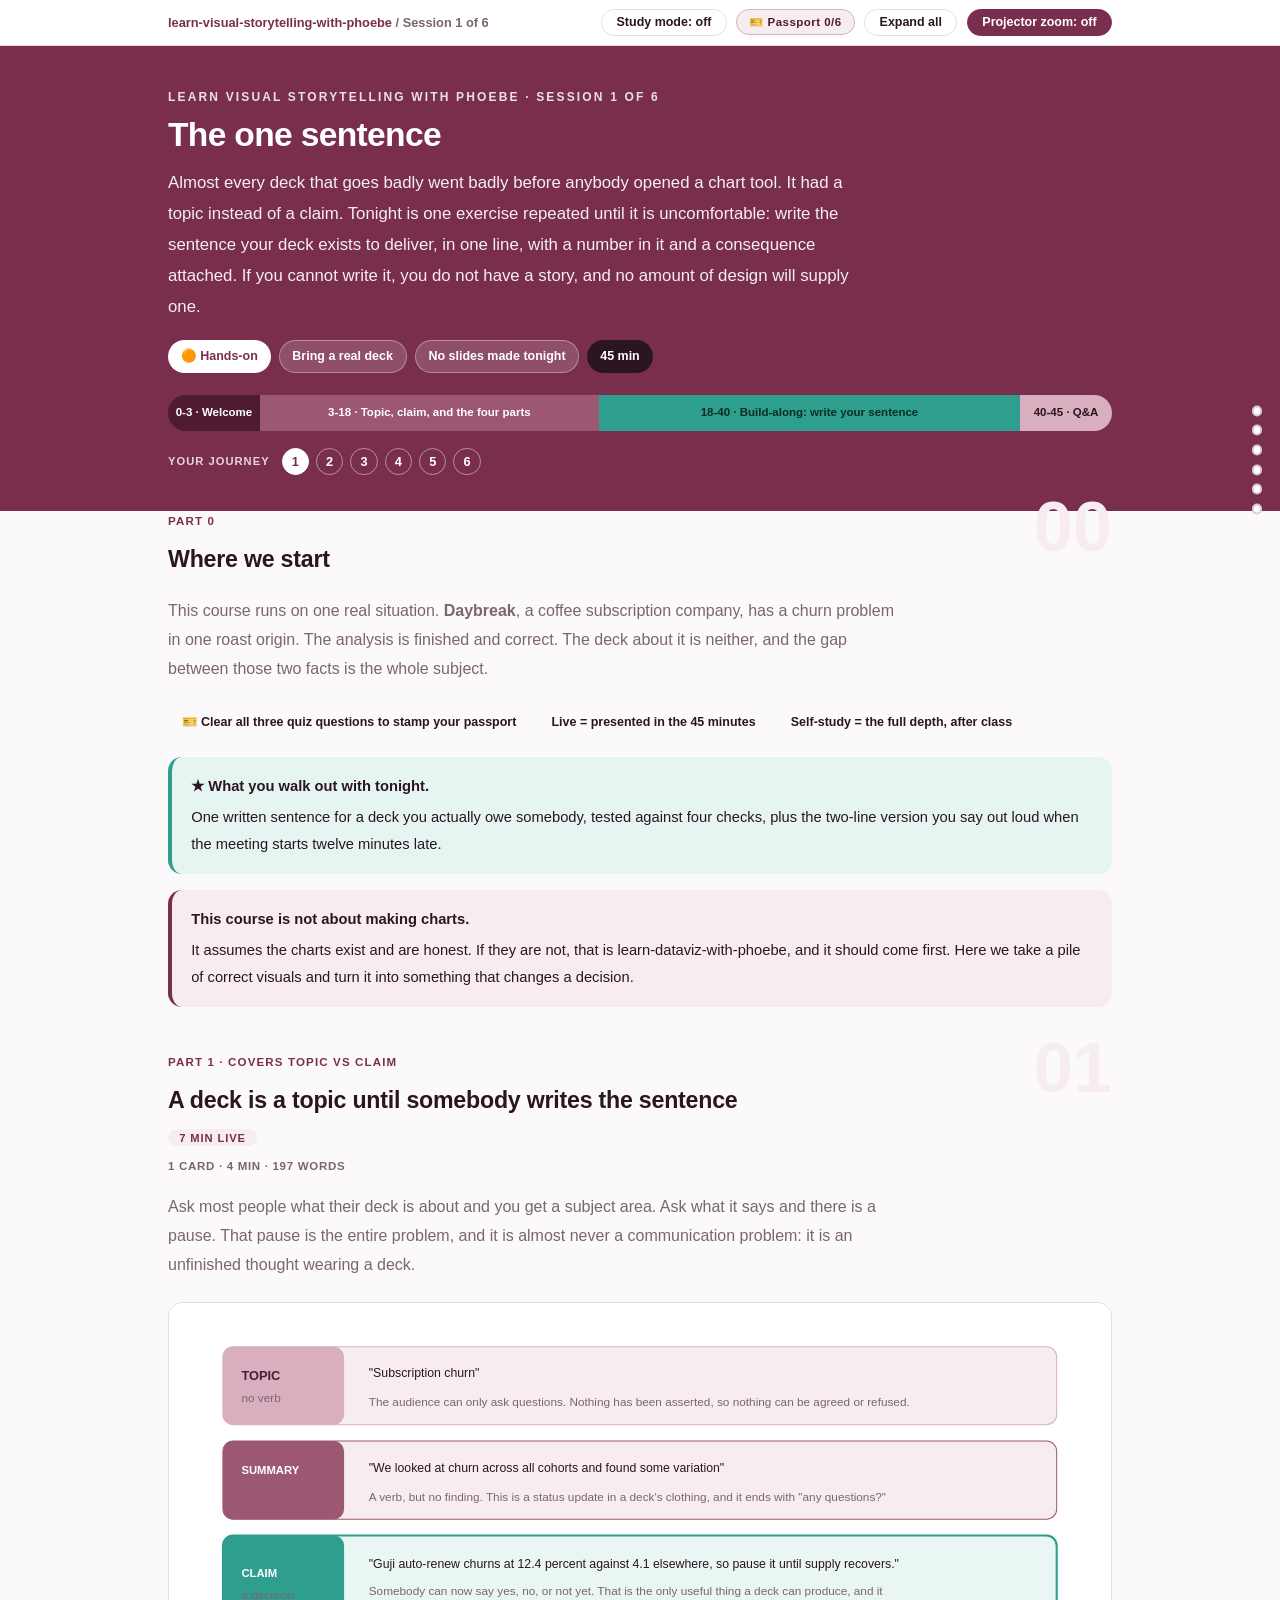
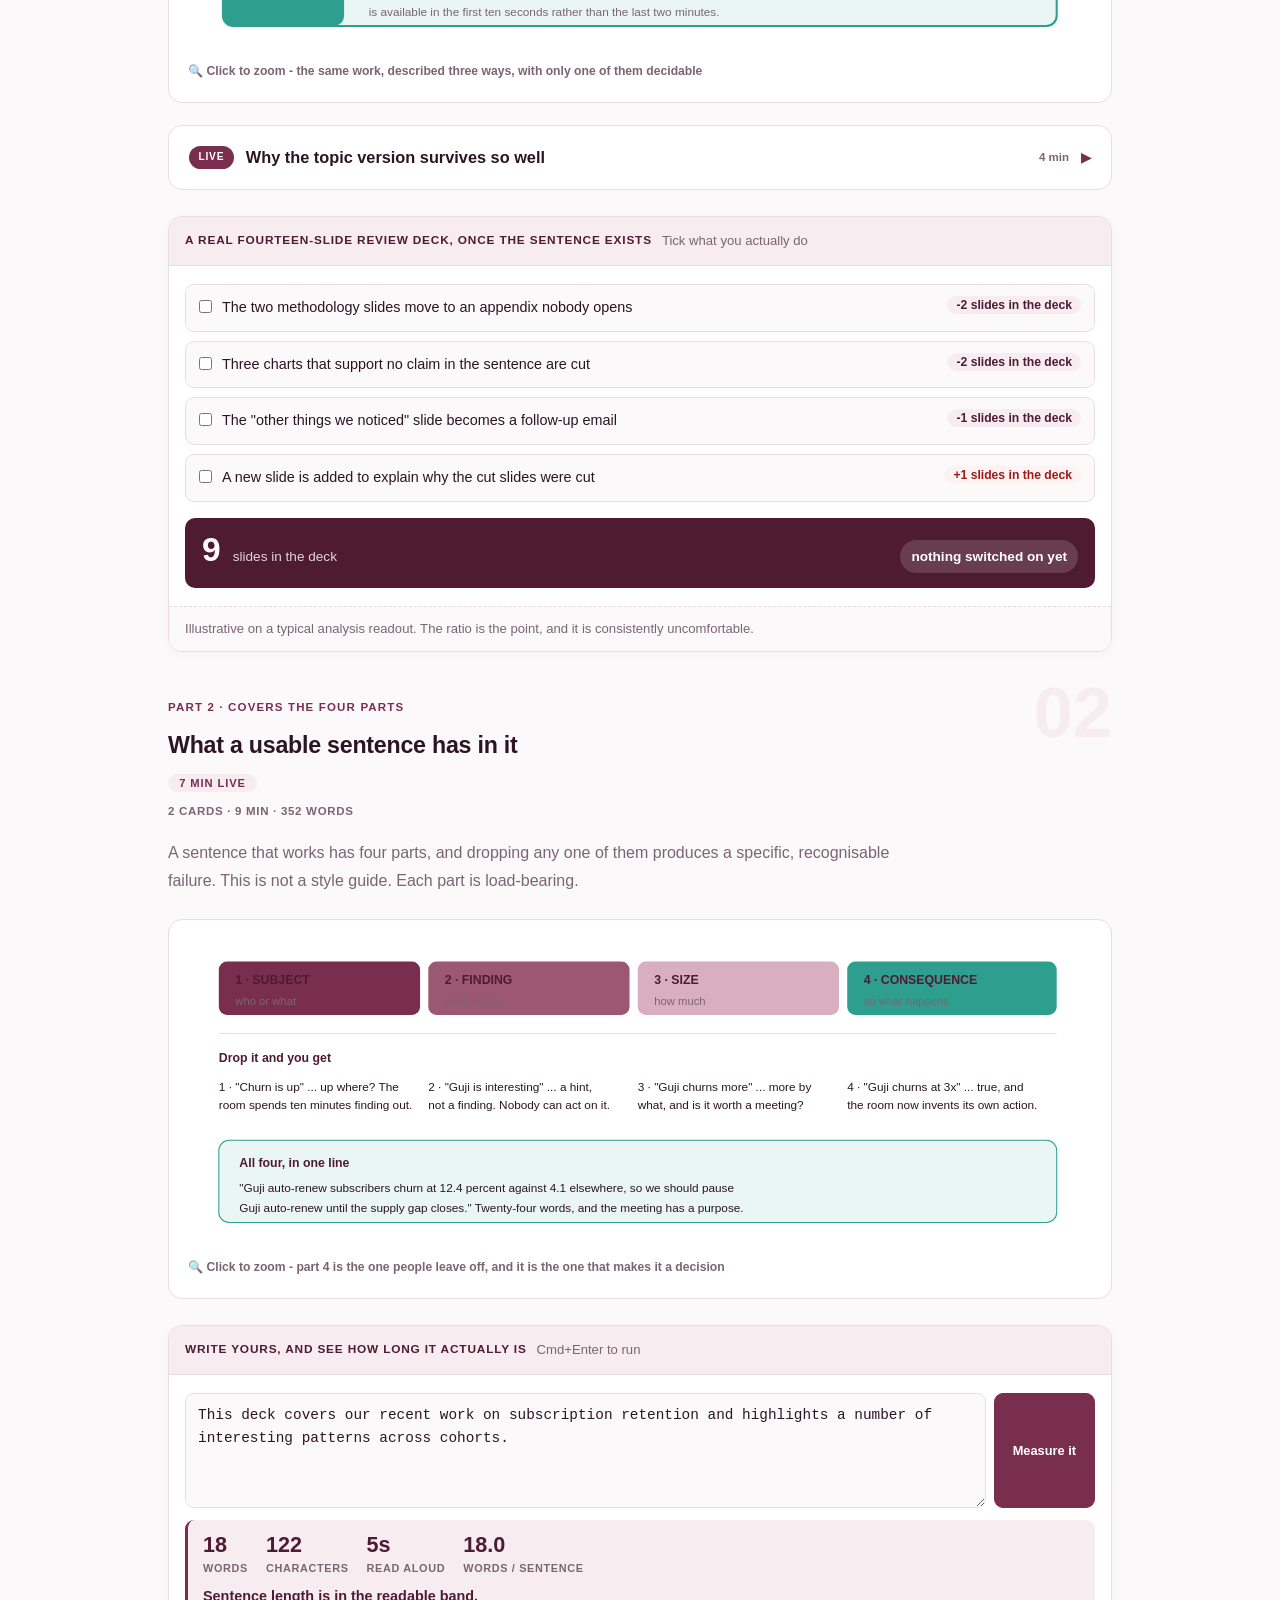
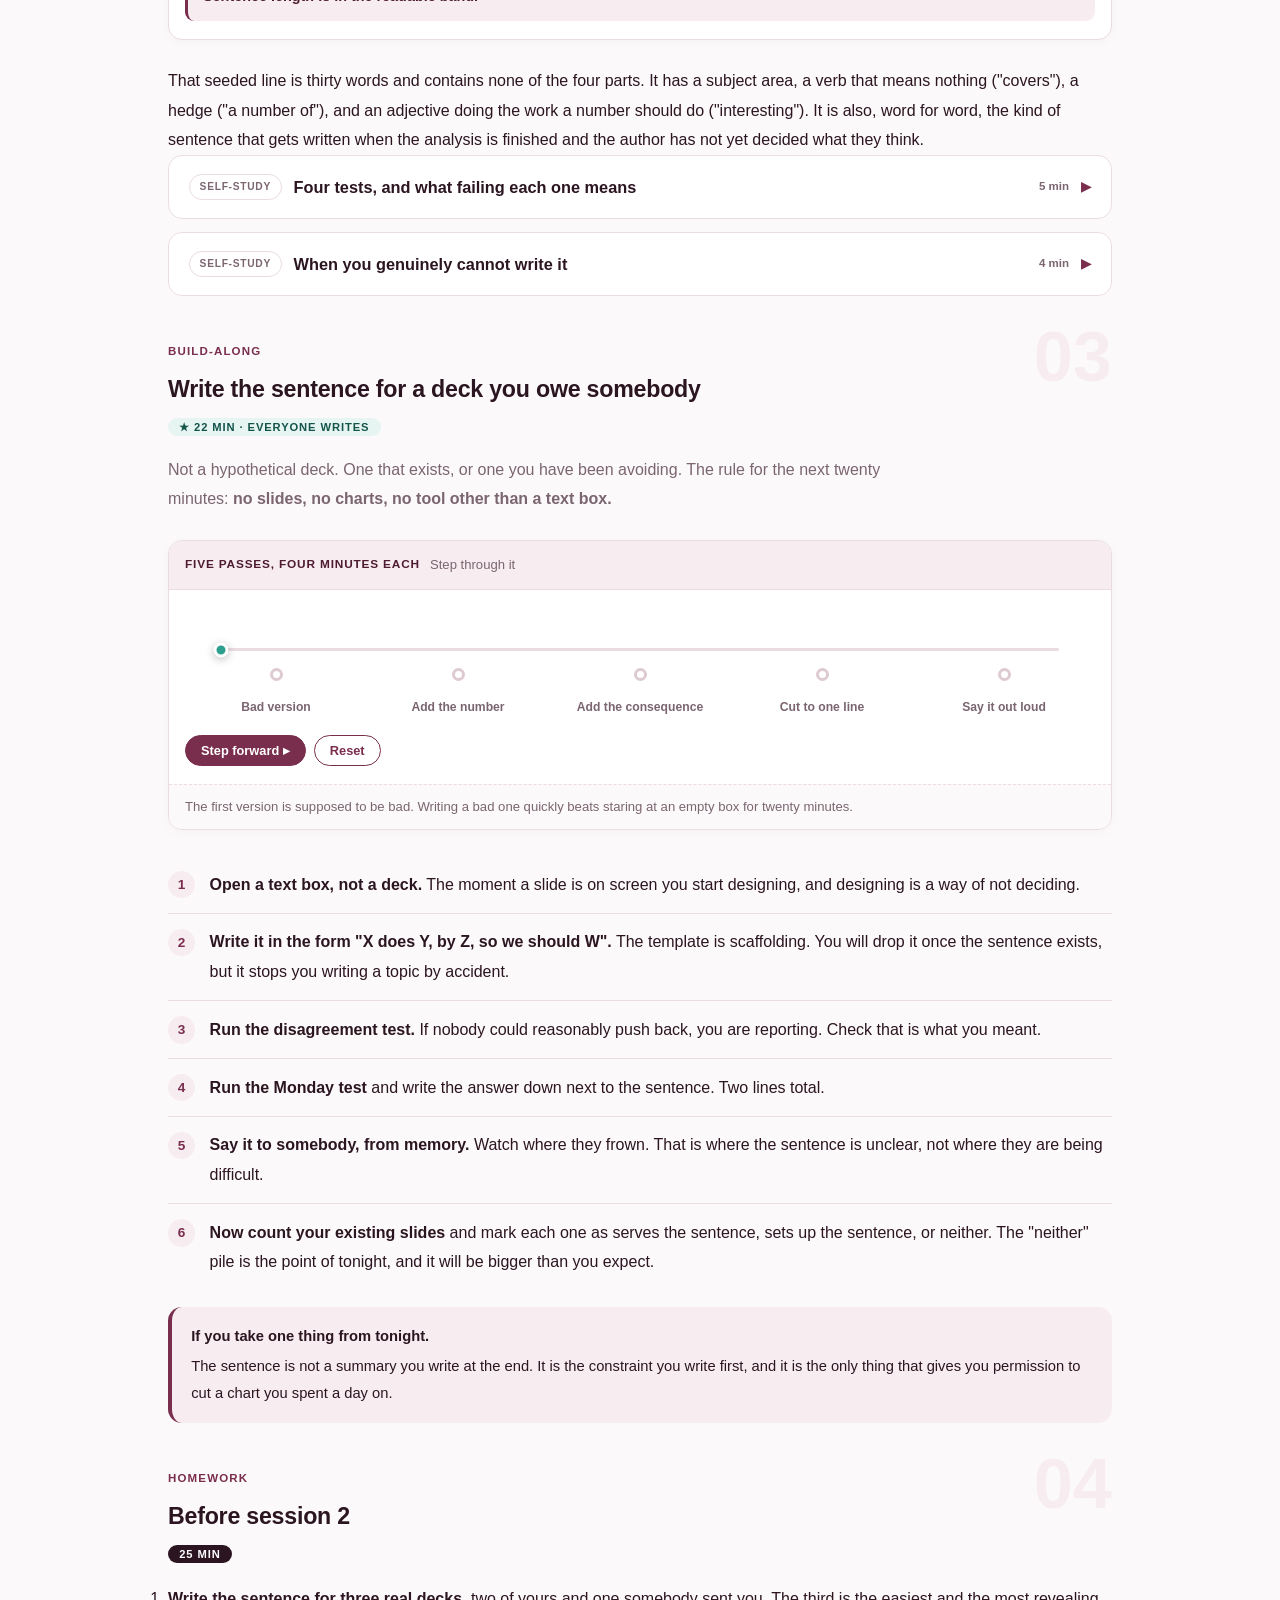
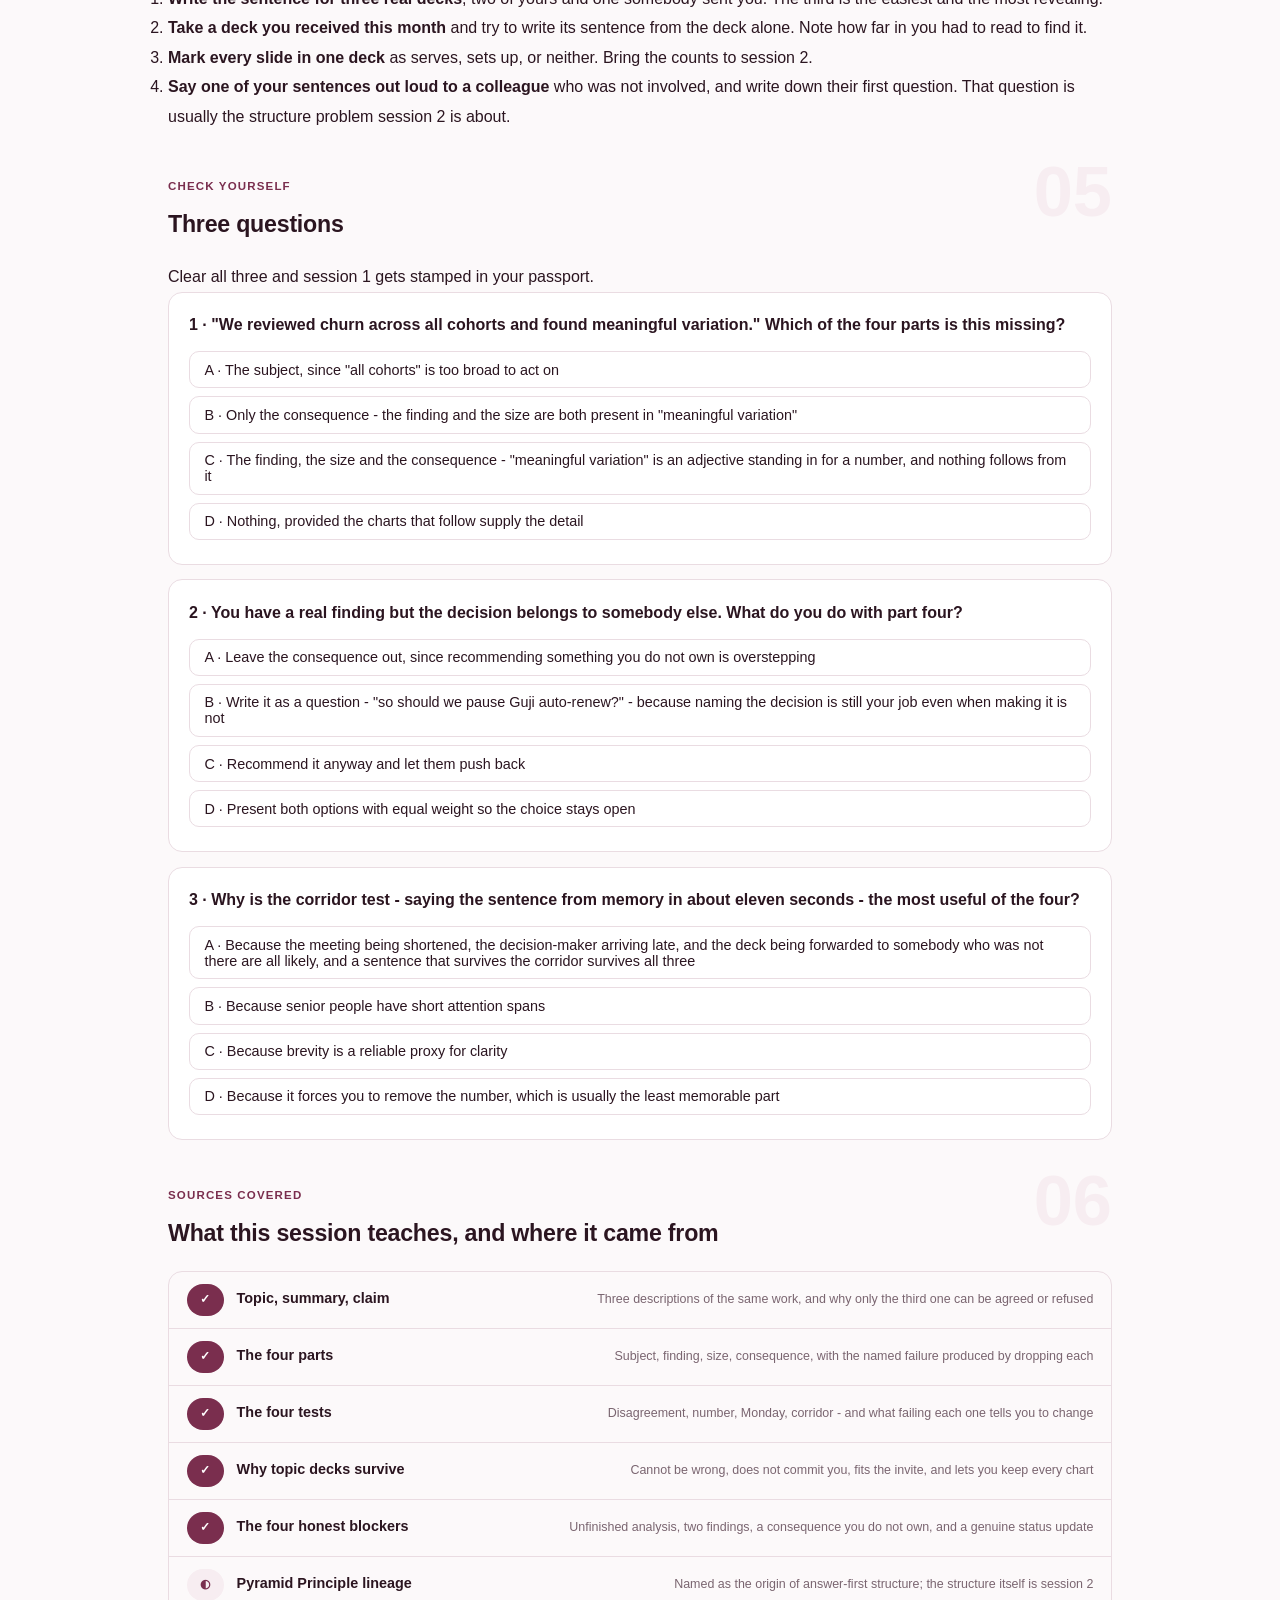
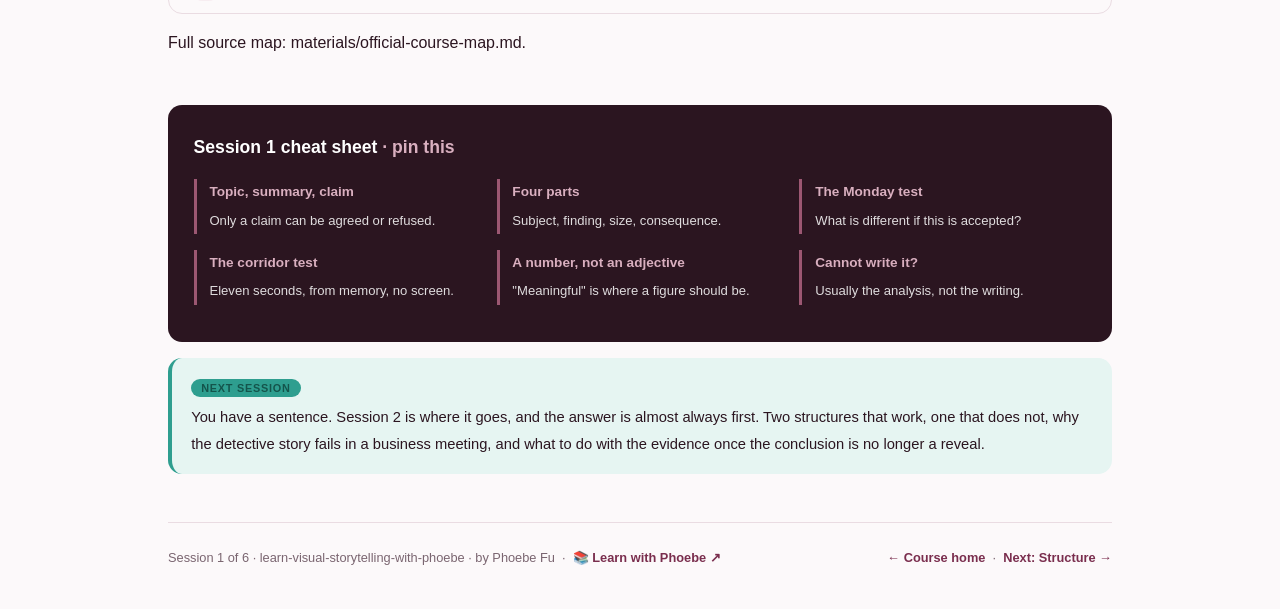
==== courses/01-the-one-sentence.html @ 94118f0a "style.css: recover the missing .agenda block, with an accessible a3 This repo was scaffolded from a " ====
<!DOCTYPE html>
<html lang="en">
<head>
<meta charset="UTF-8">
<meta name="viewport" content="width=device-width, initial-scale=1.0">
<!-- social:start -->
<meta name="description" content="Session 1 of 6. A deck is a topic until somebody writes the sentence. The four parts of a usable one, the tests it has to pass, and what to do when you cannot write it.">
<meta property="og:type" content="article">
<meta property="og:site_name" content="Learn with Phoebe">
<meta property="og:title" content="The one sentence - learn visual storytelling with phoebe">
<meta property="og:description" content="Session 1 of 6. If you cannot write the sentence, you do not have a story yet.">
<meta property="og:url" content="https://phoebefu6.github.io/learn-visual-storytelling-with-phoebe/courses/01-the-one-sentence.html">
<meta property="og:image" content="https://phoebefu6.github.io/learn-visual-storytelling-with-phoebe/assets/og-cover.png">
<meta property="og:image:width" content="1200">
<meta property="og:image:height" content="630">
<meta name="twitter:card" content="summary_large_image">
<meta name="twitter:title" content="The one sentence - learn visual storytelling with phoebe">
<meta name="twitter:description" content="Session 1 of 6. A deck is a topic until somebody writes the sentence.">
<meta name="twitter:image" content="https://phoebefu6.github.io/learn-visual-storytelling-with-phoebe/assets/og-cover.png">
<!-- social:end -->
<title>Session 1 · The one sentence - learn visual storytelling with phoebe</title>
<link rel="stylesheet" href="../assets/style.css?v=2">
</head>
<body>

<div class="toolbar">
  <div class="wrap">
    <span class="crumb"><a href="../index.html">learn-visual-storytelling-with-phoebe</a> / Session 1 of 6</span>
    <button class="btn" id="toggle-all" type="button">Expand all</button>
    <button class="btn primary" id="zoom-toggle" type="button">Projector zoom: off</button>
  </div>
</div>

<header class="masthead">
  <div class="wrap">
    <div class="eyebrow">Learn Visual Storytelling with Phoebe · Session 1 of 6</div>
    <h1>The one <span class="accent">sentence</span></h1>
    <p class="sub">Almost every deck that goes badly went badly before anybody opened a chart tool. It had a topic instead of a claim. Tonight is one exercise repeated until it is uncomfortable: write the sentence your deck exists to deliver, in one line, with a number in it and a consequence attached. If you cannot write it, you do not have a story, and no amount of design will supply one.</p>
    <div class="chip-row">
      <span class="chip level">🟠 Hands-on</span>
      <span class="chip audience">Bring a real deck</span>
      <span class="chip audience">No slides made tonight</span>
      <span class="chip time">45 min</span>
    </div>
    <div class="agenda">
      <span class="a1" style="flex:1">0-3 · Welcome</span>
      <span class="a2" style="flex:4">3-18 · Topic, claim, and the four parts</span>
      <span class="a3" style="flex:5">18-40 · Build-along: write your sentence</span>
      <span class="a4" style="flex:1">40-45 · Q&amp;A</span>
    </div>
  </div>
</header>

<main class="wrap">

  <section class="section" id="intro">
    <div class="section-kicker">
      <span class="klabel">Part 0</span>
      <h2>Where we start</h2>
    </div>
    <p class="lede">This course runs on one real situation. <strong>Daybreak</strong>, a coffee subscription company, has a churn problem in one roast origin. The analysis is finished and correct. The deck about it is neither, and the gap between those two facts is the whole subject.</p>

    <div class="legend">
      <span class="pill">🎫 Clear all three quiz questions to stamp your passport</span>
      <span class="pill">Live = presented in the 45 minutes</span>
      <span class="pill">Self-study = the full depth, after class</span>
    </div>

    <div class="callout win">
      <p><strong>★ What you walk out with tonight.</strong> One written sentence for a deck you actually owe somebody, tested against four checks, plus the two-line version you say out loud when the meeting starts twelve minutes late.</p>
    </div>

    <div class="callout tip">
      <p><strong>This course is not about making charts.</strong> It assumes the charts exist and are honest. If they are not, that is <span class="mono">learn-dataviz-with-phoebe</span>, and it should come first. Here we take a pile of correct visuals and turn it into something that changes a decision.</p>
    </div>
  </section>

  <section class="section" id="part-1">
    <div class="section-kicker">
      <span class="klabel">Part 1 · covers topic vs claim</span>
      <h2>A deck is a topic until somebody writes the sentence</h2>
      <span class="tag concept">7 min live</span>
    </div>
    <p class="lede">Ask most people what their deck is about and you get a subject area. Ask what it says and there is a pause. That pause is the entire problem, and it is almost never a communication problem: it is an unfinished thought wearing a deck.</p>

    <figure class="zoomable">
      <svg viewBox="0 0 880 320" xmlns="http://www.w3.org/2000/svg" role="img" aria-label="Three ways of describing the same deck: a topic, a summary, and a claim, with what each one lets the audience do">
        <style>
          .s1aH { font: 800 12.5px Inter, sans-serif; fill: #4E1B31; }
          .s1aB { font: 400 12px Inter, sans-serif; fill: #2B1520; }
          .s1aN { font: 400 11.5px Inter, sans-serif; fill: #7A6570; }
          .s1aT { font: 800 11px Inter, sans-serif; fill: #FFFFFF; }
        </style>

        <rect x="34" y="24" width="812" height="76" rx="10" fill="#F7EDF1" stroke="#D9AFBF"/>
        <rect x="34" y="24" width="118" height="76" rx="10" fill="#D9AFBF"/>
        <text class="s1aH" x="52" y="56">TOPIC</text>
        <text class="s1aN" x="52" y="78">no verb</text>
        <text class="s1aB" x="176" y="54">"Subscription churn"</text>
        <text class="s1aN" x="176" y="82">The audience can only ask questions. Nothing has been asserted, so nothing can be agreed or refused.</text>

        <rect x="34" y="116" width="812" height="76" rx="10" fill="#F7EDF1" stroke="#9C5772"/>
        <rect x="34" y="116" width="118" height="76" rx="10" fill="#9C5772"/>
        <text class="s1aT" x="52" y="148">SUMMARY</text>
        <text class="s1aB" x="176" y="146">"We looked at churn across all cohorts and found some variation"</text>
        <text class="s1aN" x="176" y="174">A verb, but no finding. This is a status update in a deck's clothing, and it ends with "any questions?"</text>

        <rect x="34" y="208" width="812" height="88" rx="10" fill="#E9F6F3" stroke="#2E9E8F" stroke-width="2"/>
        <rect x="34" y="208" width="118" height="88" rx="10" fill="#2E9E8F"/>
        <text class="s1aT" x="52" y="248">CLAIM</text>
        <text class="s1aN" x="52" y="270" fill="#FFFFFF">a decision</text>
        <text class="s1aB" x="176" y="240">"Guji auto-renew churns at 12.4 percent against 4.1 elsewhere, so pause it until supply recovers."</text>
        <text class="s1aN" x="176" y="266">Somebody can now say yes, no, or not yet. That is the only useful thing a deck can produce, and it</text>
        <text class="s1aN" x="176" y="286">is available in the first ten seconds rather than the last two minutes.</text>
      </svg>
      <figcaption>🔍 Click to zoom - the same work, described three ways, with only one of them decidable</figcaption>
    </figure>

    <details class="card">
      <summary><span class="mode live">Live</span>Why the topic version survives so well<span class="mini">4 min</span><span class="caret">▶</span></summary>
      <div class="body">
        <p>Nobody defends a topic deck on purpose. It survives because it is safe in four specific ways, and being able to name them is most of what stops you writing one.</p>
        <ul>
          <li><strong>A topic cannot be wrong.</strong> "Subscription churn" makes no assertion, so it cannot be contradicted in the room. A claim can be, and that fear is the real author of most vague decks.</li>
          <li><strong>A topic does not commit you.</strong> If you say pause Guji auto-renew and it turns out badly, that was your call. If you present variation across cohorts, it was a group decision.</li>
          <li><strong>A topic fits the calendar invite.</strong> Meetings get booked before the analysis finishes, so the title is written before the finding exists, and then nobody goes back and changes it.</li>
          <li><strong>A topic lets you include everything.</strong> Once there is a claim, two thirds of your charts stop earning their place, and you have to throw away work you did. This is the one that actually hurts.</li>
        </ul>
        <p>That last one is worth sitting with. The sentence is not hard to write because writing is hard. It is hard because writing it makes visible how much of the deck does not serve it.</p>
      </div>
    </details>

    <div class="stakes" data-base="9" data-unit="slides in the deck" data-lower-is-better="1" data-title="A real fourteen-slide review deck, once the sentence exists" data-foot="Illustrative on a typical analysis readout. The ratio is the point, and it is consistently uncomfortable.">
      <label><input type="checkbox" data-delta="-2"> The two methodology slides move to an appendix nobody opens</label>
      <label><input type="checkbox" data-delta="-2"> Three charts that support no claim in the sentence are cut</label>
      <label><input type="checkbox" data-delta="-1"> The "other things we noticed" slide becomes a follow-up email</label>
      <label><input type="checkbox" data-delta="1" data-trap="1"> A new slide is added to explain why the cut slides were cut</label>
    </div>
  </section>

  <section class="section" id="part-2">
    <div class="section-kicker">
      <span class="klabel">Part 2 · covers the four parts</span>
      <h2>What a usable sentence has in it</h2>
      <span class="tag concept">7 min live</span>
    </div>
    <p class="lede">A sentence that works has four parts, and dropping any one of them produces a specific, recognisable failure. This is not a style guide. Each part is load-bearing.</p>

    <figure class="zoomable">
      <svg viewBox="0 0 880 300" xmlns="http://www.w3.org/2000/svg" role="img" aria-label="The four parts of a usable sentence: subject, finding, size, and consequence, and what breaks when each is missing">
        <style>
          .s1bH { font: 800 12px Inter, sans-serif; fill: #4E1B31; }
          .s1bB { font: 400 11.5px Inter, sans-serif; fill: #2B1520; }
          .s1bN { font: 400 11px Inter, sans-serif; fill: #7A6570; }
        </style>

        <rect x="30" y="22" width="196" height="52" rx="8" fill="#7A2E4E"/>
        <text class="s1bH" x="46" y="44" fill="#FFFFFF">1 · SUBJECT</text>
        <text class="s1bN" x="46" y="64" fill="#F7EDF1">who or what</text>

        <rect x="234" y="22" width="196" height="52" rx="8" fill="#9C5772"/>
        <text class="s1bH" x="250" y="44" fill="#FFFFFF">2 · FINDING</text>
        <text class="s1bN" x="250" y="64" fill="#F7EDF1">what is true</text>

        <rect x="438" y="22" width="196" height="52" rx="8" fill="#D9AFBF"/>
        <text class="s1bH" x="454" y="44">3 · SIZE</text>
        <text class="s1bN" x="454" y="64">how much</text>

        <rect x="642" y="22" width="204" height="52" rx="8" fill="#2E9E8F"/>
        <text class="s1bH" x="658" y="44" fill="#FFFFFF">4 · CONSEQUENCE</text>
        <text class="s1bN" x="658" y="64" fill="#E9F6F3">so what happens</text>

        <line x1="30" y1="92" x2="846" y2="92" stroke="#EADCE2"/>

        <text class="s1bH" x="30" y="120">Drop it and you get</text>

        <text class="s1bB" x="30" y="148">1 · "Churn is up" ... up where? The</text>
        <text class="s1bB" x="30" y="166">room spends ten minutes finding out.</text>

        <text class="s1bB" x="234" y="148">2 · "Guji is interesting" ... a hint,</text>
        <text class="s1bB" x="234" y="166">not a finding. Nobody can act on it.</text>

        <text class="s1bB" x="438" y="148">3 · "Guji churns more" ... more by</text>
        <text class="s1bB" x="438" y="166">what, and is it worth a meeting?</text>

        <text class="s1bB" x="642" y="148">4 · "Guji churns at 3x" ... true, and</text>
        <text class="s1bB" x="642" y="166">the room now invents its own action.</text>

        <rect x="30" y="196" width="816" height="80" rx="10" fill="#E9F6F3" stroke="#2E9E8F"/>
        <text class="s1bH" x="50" y="222">All four, in one line</text>
        <text class="s1bB" x="50" y="246">"Guji auto-renew subscribers churn at 12.4 percent against 4.1 elsewhere, so we should pause</text>
        <text class="s1bB" x="50" y="266">Guji auto-renew until the supply gap closes." Twenty-four words, and the meeting has a purpose.</text>
      </svg>
      <figcaption>🔍 Click to zoom - part 4 is the one people leave off, and it is the one that makes it a decision</figcaption>
    </figure>

    <div class="tryrow" data-fn="wordcount" data-multiline="1" data-title="Write yours, and see how long it actually is" data-hint="One sentence. Subject, finding, size, consequence." data-seed="This deck covers our recent work on subscription retention and highlights a number of interesting patterns across cohorts." data-cta="Measure it"></div>

    <p>That seeded line is thirty words and contains none of the four parts. It has a subject area, a verb that means nothing ("covers"), a hedge ("a number of"), and an adjective doing the work a number should do ("interesting"). It is also, word for word, the kind of sentence that gets written when the analysis is finished and the author has not yet decided what they think.</p>

    <details class="card">
      <summary><span class="mode self">Self-study</span>Four tests, and what failing each one means<span class="mini">5 min</span><span class="caret">▶</span></summary>
      <div class="body">
        <ul>
          <li><strong>The disagreement test.</strong> Could a reasonable, informed colleague disagree with this sentence? If not, it is a fact statement, not a claim, and you are reporting rather than recommending. That is sometimes correct - just know which one you are doing.</li>
          <li><strong>The number test.</strong> Is there a figure in it? Without one, the room supplies its own sense of scale, and it will be wrong in whichever direction suits them.</li>
          <li><strong>The Monday test.</strong> If the sentence is accepted, what is different on Monday? "We understand churn better" is not different. "Guji auto-renew is paused" is.</li>
          <li><strong>The corridor test.</strong> Can you say it, from memory, in the eleven seconds you get walking to the lift? If it needs the deck to make sense, it is not the sentence yet.</li>
        </ul>
        <div class="callout tip">
          <p>The corridor test is the harshest and the most useful. A sentence that survives it will also survive the meeting being cut to fifteen minutes, the executive arriving late, and the deck being forwarded to somebody who was not there. All three of those will happen.</p>
        </div>
      </div>
    </details>

    <details class="card">
      <summary><span class="mode self">Self-study</span>When you genuinely cannot write it<span class="mini">4 min</span><span class="caret">▶</span></summary>
      <div class="body">
        <p>Sometimes the sentence will not come, and the honest reason matters because each one has a different fix.</p>
        <ul>
          <li><strong>The analysis is not finished.</strong> The most common case, and the one people are least willing to say. The fix is not writing; it is going back to the data. A deck cannot conclude something the analysis did not.</li>
          <li><strong>There are genuinely two findings.</strong> Then there are two decks, or one deck and one email. Two claims in one deck means the second one gets four minutes at the end and is never acted on.</li>
          <li><strong>The finding is real but you are not allowed to say the consequence.</strong> Somebody else owns that call. Write the sentence with the consequence as a question: "...so should we pause Guji auto-renew until supply recovers?" A question is still a claim about what the decision is.</li>
          <li><strong>It is a genuine status update.</strong> Fine. Say so at the top, drop the pretence of a narrative, and use a table. Status updates are a legitimate genre and they are badly served by being dressed as stories.</li>
        </ul>
      </div>
    </details>
  </section>

  <section class="section" id="demo-1">
    <div class="section-kicker">
      <span class="klabel">Build-along</span>
      <h2>Write the sentence for a deck you owe somebody</h2>
      <span class="tag demo">★ 22 min · everyone writes</span>
    </div>
    <p class="lede">Not a hypothetical deck. One that exists, or one you have been avoiding. The rule for the next twenty minutes: <strong>no slides, no charts, no tool other than a text box.</strong></p>

    <div class="tick" data-stages="Bad version|Add the number|Add the consequence|Cut to one line|Say it out loud" data-title="Five passes, four minutes each" data-foot="The first version is supposed to be bad. Writing a bad one quickly beats staring at an empty box for twenty minutes.">
      <p class="tick-note" data-stage="0"><b>Bad version.</b> Write the sentence badly and fast. Hedges allowed, length allowed. You are getting the shape out of your head, not producing the artefact.</p>
      <p class="tick-note" data-stage="1"><b>Add the number.</b> Find the single figure that carries the finding. Not three figures. If you cannot find one, that is a finding of its own about the analysis.</p>
      <p class="tick-note" data-stage="2"><b>Add the consequence.</b> What is different on Monday if this is accepted. If the answer is "we know more", you have a status update, and it should stop pretending otherwise.</p>
      <p class="tick-note" data-stage="3"><b>Cut to one line.</b> Delete every hedge, every "a number of", every adjective standing in for a number. Twenty-five words is generous. Fifteen is better.</p>
      <p class="tick-note" data-stage="4"><b>Say it out loud</b> to the person next to you, from memory, without the screen. The bits you forget were never load-bearing. Cut them.</p>
    </div>

    <div class="steps">
      <div class="step"><p><strong>Open a text box, not a deck.</strong> The moment a slide is on screen you start designing, and designing is a way of not deciding.</p></div>
      <div class="step"><p><strong>Write it in the form "X does Y, by Z, so we should W".</strong> The template is scaffolding. You will drop it once the sentence exists, but it stops you writing a topic by accident.</p></div>
      <div class="step"><p><strong>Run the disagreement test.</strong> If nobody could reasonably push back, you are reporting. Check that is what you meant.</p></div>
      <div class="step"><p><strong>Run the Monday test</strong> and write the answer down next to the sentence. Two lines total.</p></div>
      <div class="step"><p><strong>Say it to somebody, from memory.</strong> Watch where they frown. That is where the sentence is unclear, not where they are being difficult.</p></div>
      <div class="step"><p><strong>Now count your existing slides</strong> and mark each one as serves the sentence, sets up the sentence, or neither. The "neither" pile is the point of tonight, and it will be bigger than you expect.</p></div>
    </div>

    <div class="callout tip">
      <p><strong>If you take one thing from tonight.</strong> The sentence is not a summary you write at the end. It is the constraint you write first, and it is the only thing that gives you permission to cut a chart you spent a day on.</p>
    </div>
  </section>

  <section class="section" id="exercise">
    <div class="section-kicker">
      <span class="klabel">Homework</span>
      <h2>Before session 2</h2>
      <span class="tag exercise">25 min</span>
    </div>
    <ol>
      <li><strong>Write the sentence for three real decks</strong>, two of yours and one somebody sent you. The third is the easiest and the most revealing.</li>
      <li><strong>Take a deck you received this month</strong> and try to write its sentence from the deck alone. Note how far in you had to read to find it.</li>
      <li><strong>Mark every slide in one deck</strong> as serves, sets up, or neither. Bring the counts to session 2.</li>
      <li><strong>Say one of your sentences out loud to a colleague</strong> who was not involved, and write down their first question. That question is usually the structure problem session 2 is about.</li>
    </ol>
  </section>

  <section class="section" id="quiz">
    <div class="section-kicker">
      <span class="klabel">Check yourself</span>
      <h2>Three questions</h2>
    </div>
    <p>Clear all three and session 1 gets stamped in your passport.</p>

    <div class="quiz-q" data-answer="2">
      <p class="qtext">1 · "We reviewed churn across all cohorts and found meaningful variation." Which of the four parts is this missing?</p>
      <button class="qopt" type="button">A · The subject, since "all cohorts" is too broad to act on</button>
      <button class="qopt" type="button">B · Only the consequence - the finding and the size are both present in "meaningful variation"</button>
      <button class="qopt" type="button">C · The finding, the size and the consequence - "meaningful variation" is an adjective standing in for a number, and nothing follows from it</button>
      <button class="qopt" type="button">D · Nothing, provided the charts that follow supply the detail</button>
      <p class="qwhy">It has a subject and a verb, which is why it feels like a sentence. But "meaningful variation" asserts nothing checkable, carries no figure, and implies no action. Three of the four parts are missing, and the charts cannot supply them because a reader who does not know what is being claimed cannot tell which chart is the important one.</p>
    </div>

    <div class="quiz-q" data-answer="1">
      <p class="qtext">2 · You have a real finding but the decision belongs to somebody else. What do you do with part four?</p>
      <button class="qopt" type="button">A · Leave the consequence out, since recommending something you do not own is overstepping</button>
      <button class="qopt" type="button">B · Write it as a question - "so should we pause Guji auto-renew?" - because naming the decision is still your job even when making it is not</button>
      <button class="qopt" type="button">C · Recommend it anyway and let them push back</button>
      <button class="qopt" type="button">D · Present both options with equal weight so the choice stays open</button>
      <p class="qwhy">Dropping the consequence leaves the room to invent its own, which is worse than proposing one. Turning it into a question keeps the decision with its owner while still telling them what decision is on the table. Option D is the reflex, and it is how a finding becomes a two-hour discussion with no outcome.</p>
    </div>

    <div class="quiz-q" data-answer="0">
      <p class="qtext">3 · Why is the corridor test - saying the sentence from memory in about eleven seconds - the most useful of the four?</p>
      <button class="qopt" type="button">A · Because the meeting being shortened, the decision-maker arriving late, and the deck being forwarded to somebody who was not there are all likely, and a sentence that survives the corridor survives all three</button>
      <button class="qopt" type="button">B · Because senior people have short attention spans</button>
      <button class="qopt" type="button">C · Because brevity is a reliable proxy for clarity</button>
      <button class="qopt" type="button">D · Because it forces you to remove the number, which is usually the least memorable part</button>
      <p class="qwhy">It is not about attention spans, and brevity is only a proxy. The test earns its place because it simulates the three most common ways a deck actually gets consumed, none of which involve somebody sitting through all of it in order. D inverts the point: the number is what makes it memorable.</p>
    </div>

    <p class="quiz-score"></p>
  </section>

  <section class="section" id="official">
    <div class="section-kicker">
      <span class="klabel">Sources covered</span>
      <h2>What this session teaches, and where it came from</h2>
    </div>
    <div class="covered">
      <div class="covered-row"><span class="status pill solid">✓</span><span class="name">Topic, summary, claim</span><span class="note">Three descriptions of the same work, and why only the third one can be agreed or refused</span></div>
      <div class="covered-row"><span class="status pill solid">✓</span><span class="name">The four parts</span><span class="note">Subject, finding, size, consequence, with the named failure produced by dropping each</span></div>
      <div class="covered-row"><span class="status pill solid">✓</span><span class="name">The four tests</span><span class="note">Disagreement, number, Monday, corridor - and what failing each one tells you to change</span></div>
      <div class="covered-row"><span class="status pill solid">✓</span><span class="name">Why topic decks survive</span><span class="note">Cannot be wrong, does not commit you, fits the invite, and lets you keep every chart</span></div>
      <div class="covered-row"><span class="status pill solid">✓</span><span class="name">The four honest blockers</span><span class="note">Unfinished analysis, two findings, a consequence you do not own, and a genuine status update</span></div>
      <div class="covered-row"><span class="status pill light">◐</span><span class="name">Pyramid Principle lineage</span><span class="note">Named as the origin of answer-first structure; the structure itself is session 2</span></div>
    </div>
    <p class="mono" style="margin-top:14px">Full source map: <span class="mono">materials/official-course-map.md</span>.</p>
  </section>

  <section class="cheat" id="cheatsheet">
    <h3>Session 1 cheat sheet <span>· pin this</span></h3>
    <div class="grid-2">
      <div class="cheat-item"><b>Topic, summary, claim</b><span>Only a claim can be agreed or refused.</span></div>
      <div class="cheat-item"><b>Four parts</b><span>Subject, finding, size, consequence.</span></div>
      <div class="cheat-item"><b>The Monday test</b><span>What is different if this is accepted?</span></div>
      <div class="cheat-item"><b>The corridor test</b><span>Eleven seconds, from memory, no screen.</span></div>
      <div class="cheat-item"><b>A number, not an adjective</b><span>"Meaningful" is where a figure should be.</span></div>
      <div class="cheat-item"><b>Cannot write it?</b><span>Usually the analysis, not the writing.</span></div>
    </div>
  </section>

  <div class="callout next">
    <span class="nx-pill">Next session</span>
    <p>You have a sentence. Session 2 is where it goes, and the answer is almost always first. Two structures that work, one that does not, why the detective story fails in a business meeting, and what to do with the evidence once the conclusion is no longer a reveal.</p>
  </div>

  <footer class="pagefoot">
    <span>Session 1 of 6 · learn-visual-storytelling-with-phoebe · by Phoebe Fu &nbsp;·&nbsp; 📚 <a href="https://phoebefu6.github.io/learn-with-phoebe/">Learn with Phoebe ↗</a></span>
    <span><a href="../index.html">← Course home</a> &nbsp;·&nbsp; <a href="02-structure.html">Next: Structure →</a></span>
  </footer>

</main>

<script src="../assets/app.js?v=2"></script>
</body>
</html>
---- assets/style.css ----
/* learn-visual-storytelling-with-phoebe - editorial bold design system
   Accent: plum-wine #7A2E4E · Ink plum #4E1B31 · Flagship: jade #2E9E8F
   (CSS var names still read --indigo/--amber; they hold plum-wine and jade.)
   NOTE: this is the PAGE chrome. The visual palette inside vs-live.js is separate. */

:root {
  --indigo: #7A2E4E;
  --indigo-deep: #4E1B31;
  --indigo-mid: #9C5772;
  --indigo-soft: #D9AFBF;
  --indigo-50: #F7EDF1;
  --ink: #2B1520;
  --muted: #7A6570;
  --faint: #DDCAD2;
  --hairline: #EADCE2;
  --amber: #2E9E8F;
  --amber-ink: #14544B;
  --amber-50: #E6F5F2;
  --paper: #FCF9FA;
  --code-bg: #251019;
  --code-ink: #EADCE2;
  --radius: 14px;
}

* { margin: 0; padding: 0; box-sizing: border-box; }

html { font-size: 16px; scroll-behavior: smooth; }
html.zoom-125 { font-size: 20px; }
html.zoom-150 { font-size: 24px; }

body {
  font-family: "Inter", -apple-system, BlinkMacSystemFont, "Segoe UI", Roboto, sans-serif;
  background: var(--paper);
  color: var(--ink);
  line-height: 1.85;
  font-feature-settings: "tnum";
}

.wrap { max-width: 62rem; margin: 0 auto; padding: 0 1.5rem; }

/* ---------- header band ---------- */
.masthead {
  background: var(--indigo);
  color: #fff;
  padding: 2.5rem 0 2.25rem;
}
.masthead .eyebrow {
  font-size: .75rem;
  letter-spacing: .18em;
  text-transform: uppercase;
  opacity: .85;
  font-weight: 600;
}
.masthead h1 {
  font-size: 2.1rem;
  line-height: 1.15;
  font-weight: 800;
  margin: .5rem 0 .75rem;
  letter-spacing: -.02em;
}
.masthead h1 .accent { color: inherit; }
.masthead .sub { font-size: 1.05rem; opacity: .92; max-width: 44rem; }

.chip-row { display: flex; flex-wrap: wrap; gap: .5rem; margin-top: 1.1rem; }
.chip {
  display: inline-flex;
  align-items: center;
  gap: .35rem;
  border-radius: 999px;
  padding: .25rem .8rem;
  font-size: .78rem;
  font-weight: 600;
  white-space: nowrap;
}
.chip.level { background: #fff; color: var(--indigo); }
.chip.audience { background: rgba(255,255,255,.16); color: #fff; border: 1px solid rgba(255,255,255,.35); }
.chip.time { background: var(--ink); color: #fff; font-variant-numeric: tabular-nums; }


/* ---------- agenda band ----------
   Recovered 2026-09-02. These six repos were scaffolded from a stylesheet that had
   lost this block, so .agenda rendered as run-on inline text ~700px tall inside the
   masthead. 87 of 93 repos carry it; these were the exception, and they were also the
   six the estate sweep could not see. See course-builder/references/field-notes.md.

   .a3 does NOT reuse the donor's `color: var(--amber-ink)`: that pair falls below
   4.5:1 against --amber in all six palettes, which is the same failure the sweep
   flags on the wellbeing courses. The literal below is the darkest tone of this
   repo's own amber-ink that clears 4.5:1, so the band stays bright. Recompute it if
   --amber changes. */
.agenda {
  display: flex;
  border-radius: 999px;
  overflow: hidden;
  margin: 1.4rem 0 0;
  font-size: .72rem;
  font-weight: 600;
  text-align: center;
  color: #fff;
}
.agenda span { padding: .45rem .3rem; white-space: nowrap; overflow: hidden; text-overflow: ellipsis; }
.agenda .a1 { background: var(--indigo-deep); }
.agenda .a2 { background: var(--indigo-mid); }
.agenda .a3 { background: var(--amber); color: #0B2D28; }
.agenda .a4 { background: var(--indigo-soft); color: var(--ink); }

/* ---------- toolbar ---------- */
.toolbar {
  position: sticky;
  top: 0;
  z-index: 40;
  background: rgba(255,255,255,.94);
  backdrop-filter: blur(6px);
  border-bottom: 1px solid var(--hairline);
  padding: .55rem 0;
}
.toolbar .wrap { display: flex; align-items: center; gap: .6rem; }
.toolbar .crumb { font-size: .8rem; color: var(--muted); font-weight: 600; margin-right: auto; }
.toolbar .crumb a { color: var(--indigo); text-decoration: none; }
.btn {
  border: 1px solid var(--hairline);
  background: #fff;
  color: var(--ink);
  border-radius: 999px;
  padding: .35rem .9rem;
  font-size: .78rem;
  font-weight: 600;
  cursor: pointer;
  font-family: inherit;
  transition: all .15s ease;
}
.btn:hover { border-color: var(--indigo); color: var(--indigo); }
.btn.primary { background: var(--indigo); border-color: var(--indigo); color: #fff; }
.btn.primary:hover { background: var(--indigo-deep); }

/* ---------- sections ---------- */
main { padding: 2.5rem 0 4rem; }

.section { margin-bottom: 2.8rem; }
.section-kicker { margin-bottom: 1rem; }
.section-kicker .klabel {
  display: block;
  font-size: .72rem;
  text-transform: uppercase;
  letter-spacing: .1em;
  color: var(--indigo);
  font-weight: 700;
  margin-bottom: .35rem;
}
.section-kicker h2 {
  font-size: 1.45rem;
  font-weight: 800;
  letter-spacing: -.01em;
  display: flex;
  align-items: center;
  gap: .7rem;
  flex-wrap: wrap;
}
.section-kicker .tag {
  border-radius: 999px;
  padding: .18rem .7rem;
  font-size: .7rem;
  font-weight: 700;
  text-transform: uppercase;
  letter-spacing: .08em;
}
.tag.concept { background: var(--indigo-50); color: var(--indigo); }
.tag.demo { background: var(--amber-50); color: var(--amber-ink); }
.tag.exercise { background: var(--ink); color: #fff; }

.lede { color: var(--muted); max-width: 46rem; margin-bottom: 1.4rem; line-height: 1.8; }

/* live vs self-study markers on cards */
.mode {
  font-size: .64rem;
  font-weight: 700;
  text-transform: uppercase;
  letter-spacing: .07em;
  padding: .14rem .6rem;
  border-radius: 999px;
  flex: none;
}
.mode.live { background: var(--indigo); color: #fff; }
.mode.self { background: #fff; color: var(--muted); border: 1px solid var(--hairline); }

/* ---------- accordions ---------- */
details.card {
  border: 1px solid var(--hairline);
  border-radius: var(--radius);
  margin-bottom: .8rem;
  overflow: hidden;
  background: #fff;
}
details.card[open] { border-color: var(--indigo-soft); box-shadow: 0 8px 28px rgba(38,70,83,.08); }
details.card summary {
  list-style: none;
  cursor: pointer;
  padding: 1rem 1.25rem;
  display: flex;
  align-items: center;
  gap: .75rem;
  font-weight: 700;
  font-size: 1.02rem;
  user-select: none;
}
details.card summary::-webkit-details-marker { display: none; }
details.card summary .dot {
  width: .6rem; height: .6rem;
  border-radius: 999px;
  background: var(--indigo);
  flex: none;
}
details.card summary .mini { margin-left: auto; font-size: .72rem; color: var(--muted); font-weight: 600; white-space: nowrap; }
details.card summary .caret { transition: transform .2s ease; color: var(--indigo); font-size: .8rem; }
details.card[open] summary .caret { transform: rotate(90deg); }
details.card .body { padding: 0 1.25rem 1.4rem; border-top: 1px solid var(--hairline); padding-top: 1.15rem; }
details.card .body p { margin-bottom: 1.05rem; max-width: 48rem; }
details.card .body p:last-child { margin-bottom: 0; }
details.card .body ul, details.card .body ol { margin: 0 0 1.1rem 1.2rem; max-width: 47rem; }
details.card .body li { margin-bottom: .65rem; }
details.card .body h4 { font-size: .95rem; font-weight: 700; margin: 1.1rem 0 .45rem; }
details.card .body h4:first-child { margin-top: 0; }

/* ---------- pills & legends ---------- */
.legend { display: flex; flex-wrap: wrap; gap: .5rem; margin: 0 0 1.2rem; }
.pill {
  display: inline-flex;
  align-items: center;
  gap: .4rem;
  border-radius: 999px;
  padding: .28rem .85rem;
  font-size: .78rem;
  font-weight: 600;
}
.pill.solid { background: var(--indigo); color: #fff; }
.pill.light { background: var(--indigo-50); color: var(--indigo); }
.pill.inkpill { background: var(--ink); color: #fff; }
.pill.amber, .pill.peach { background: var(--amber); color: var(--amber-ink); }
.pill.bare { color: var(--faint); }

/* ---------- 4D grid ---------- */
.grid-2 { display: grid; grid-template-columns: repeat(auto-fit, minmax(15rem, 1fr)); gap: .8rem; margin: .5rem 0 1rem; }
.d-card {
  border: 1px solid var(--hairline);
  border-left: 4px solid var(--indigo);
  border-radius: 10px;
  padding: 1rem 1.1rem;
}
.d-card h4 { font-size: .95rem; margin-bottom: .3rem; }
.d-card h4 .lead-letter { color: var(--indigo); }
.d-card p { font-size: .86rem; color: var(--muted); margin: 0; }

/* ---------- tables ---------- */
table.clean { width: 100%; border-collapse: collapse; font-size: .9rem; margin: .4rem 0 1rem; }
table.clean th {
  text-align: left;
  font-size: .72rem;
  text-transform: uppercase;
  letter-spacing: .08em;
  color: var(--muted);
  padding: .5rem .6rem;
  border-bottom: 2px solid var(--ink);
}
table.clean td { padding: .7rem .6rem; border-bottom: .5px solid var(--hairline); vertical-align: top; line-height: 1.7; }
table.clean td:first-child { font-weight: 600; }

/* ---------- prompt boxes ---------- */
.prompt-box {
  position: relative;
  background: var(--code-bg);
  color: var(--code-ink);
  border-radius: var(--radius);
  padding: 1.1rem 1.2rem;
  margin: 1rem 0 1.2rem;
  font-family: "SF Mono", ui-monospace, Menlo, Consolas, monospace;
  font-size: .84rem;
  line-height: 1.65;
  white-space: pre-wrap;
  word-break: break-word;
}
.prompt-box .label {
  position: absolute;
  top: -0.7rem;
  left: 1rem;
  background: var(--indigo);
  color: #fff;
  font-family: "Inter", -apple-system, sans-serif;
  font-size: .68rem;
  font-weight: 700;
  letter-spacing: .06em;
  text-transform: uppercase;
  border-radius: 999px;
  padding: .15rem .7rem;
}
.prompt-box.bad .label { background: var(--faint); color: var(--ink); }
.prompt-box.good .label { background: var(--amber); color: var(--amber-ink); }
.copy-btn {
  position: absolute;
  top: .7rem;
  right: .7rem;
  background: rgba(255,255,255,.1);
  border: 1px solid rgba(255,255,255,.25);
  color: #fff;
  border-radius: 999px;
  padding: .25rem .8rem;
  font-size: .72rem;
  font-weight: 600;
  cursor: pointer;
  font-family: "Inter", -apple-system, sans-serif;
  transition: background .15s ease;
}
.copy-btn:hover { background: rgba(255,255,255,.22); }
.copy-btn.copied { background: var(--amber); border-color: var(--amber); color: var(--amber-ink); }

/* ---------- demo steps ---------- */
.steps { counter-reset: step; margin: .6rem 0 1rem; }
.step {
  display: flex;
  gap: .9rem;
  padding: .85rem 0;
  border-bottom: .5px solid var(--hairline);
}
.step:last-child { border-bottom: none; }
.step::before {
  counter-increment: step;
  content: counter(step);
  flex: none;
  width: 1.7rem; height: 1.7rem;
  border-radius: 999px;
  background: var(--indigo-50);
  color: var(--indigo);
  font-weight: 700;
  font-size: .85rem;
  display: inline-flex;
  align-items: center;
  justify-content: center;
  margin-top: .1rem;
}
.step p { margin: 0; }

/* ---------- callouts ---------- */
.callout {
  border-radius: var(--radius);
  padding: 1rem 1.2rem;
  margin: 1rem 0;
  font-size: .92rem;
}
.callout.tip { background: var(--indigo-50); border-left: 4px solid var(--indigo); }
.callout.win { background: var(--amber-50); border-left: 4px solid var(--amber); }
.callout strong:first-child { display: block; margin-bottom: .2rem; }

.callout.example {
  background: #FFFFFF;
  border: 1px solid var(--hairline);
  border-left: 4px solid var(--amber);
  font-size: .9rem;
}
.callout.example .ex-pill {
  display: inline-block;
  background: var(--amber);
  color: var(--amber-ink);
  border-radius: 999px;
  padding: .15rem .7rem;
  font-size: .68rem;
  font-weight: 700;
  text-transform: uppercase;
  letter-spacing: .06em;
  margin-bottom: .5rem;
}
.callout.example p { margin: 0 0 .75rem; max-width: 47rem; }
.callout.example p:last-child { margin-bottom: 0; }
.callout.example ul { margin: 0 0 0 1.1rem; max-width: 46rem; }
.callout.example li { margin-bottom: .6rem; }
.callout.example li:last-child { margin-bottom: 0; }

/* ---------- zoomable figures ---------- */
figure.zoomable {
  border: 1px solid var(--hairline);
  border-radius: var(--radius);
  padding: 1.2rem;
  margin: 1rem 0 1.4rem;
  cursor: zoom-in;
  transition: box-shadow .15s ease;
  background: #fff;
}
figure.zoomable:hover { box-shadow: 0 8px 28px rgba(38,70,83,.12); }
figure.zoomable svg, figure.zoomable img { width: 100%; height: auto; display: block; }
figure.zoomable figcaption {
  margin-top: .6rem;
  font-size: .76rem;
  color: var(--muted);
  font-weight: 600;
  display: flex;
  align-items: center;
  gap: .4rem;
}

.lightbox {
  position: fixed;
  inset: 0;
  z-index: 100;
  background: rgba(18,38,44,.9);
  display: none;
  align-items: center;
  justify-content: center;
  padding: 3vh 3vw;
  cursor: zoom-out;
}
.lightbox.open { display: flex; }
.lightbox .inner {
  background: #fff;
  border-radius: var(--radius);
  padding: 2rem;
  max-width: 94vw;
  max-height: 92vh;
  overflow: auto;
}
.lightbox .inner svg, .lightbox .inner img { width: min(88vw, 70rem); height: auto; }
.lightbox .close-hint {
  position: fixed;
  top: 1rem; right: 1.4rem;
  color: #fff;
  font-size: .8rem;
  font-weight: 600;
  opacity: .8;
}

/* ---------- courses covered ---------- */
.covered { border: 1px solid var(--hairline); border-radius: var(--radius); overflow: hidden; }
.covered-row {
  display: flex;
  align-items: baseline;
  gap: .8rem;
  padding: .75rem 1.1rem;
  border-bottom: .5px solid var(--hairline);
  font-size: .9rem;
}
.covered-row:last-child { border-bottom: none; }
.covered-row .status { flex: none; }
.covered-row .name { font-weight: 600; }
.covered-row .note { margin-left: auto; color: var(--muted); font-size: .78rem; text-align: right; }

/* ---------- cheat sheet footer ---------- */
.cheat {
  background: var(--ink);
  color: #fff;
  border-radius: var(--radius);
  padding: 1.6rem 1.6rem 1.3rem;
  margin-top: 3rem;
}
.cheat h3 { font-size: 1.1rem; margin-bottom: 1rem; }
.cheat h3 span { color: var(--indigo-soft); }
.cheat .grid-2 { gap: 1rem; }
.cheat .cheat-item { border-left: 3px solid var(--indigo-mid); padding-left: .8rem; }
.cheat .cheat-item b { display: block; font-size: .85rem; color: var(--indigo-soft); }
.cheat .cheat-item span { font-size: .82rem; opacity: .85; }

footer.pagefoot {
  border-top: 1px solid var(--hairline);
  margin-top: 3rem;
  padding: 1.4rem 0 2.5rem;
  font-size: .8rem;
  color: var(--muted);
  display: flex;
  justify-content: space-between;
  flex-wrap: wrap;
  gap: .8rem;
}
footer.pagefoot a { color: var(--indigo); text-decoration: none; font-weight: 600; }

/* ---------- wayfinding: reading progress + section dots + part numbers ---------- */

#progress-bar {
  position: fixed;
  top: 0; left: 0;
  height: 3px;
  width: 0;
  background: linear-gradient(90deg, var(--indigo), var(--amber));
  z-index: 90;
}

.pagenav {
  position: fixed;
  right: 1.1rem;
  top: 50%;
  transform: translateY(-50%);
  z-index: 50;
  display: flex;
  flex-direction: column;
  gap: .55rem;
}
.pagenav a {
  width: .68rem; height: .68rem;
  border-radius: 999px;
  background: #fff;
  border: 2px solid var(--faint);
  display: block;
  position: relative;
  transition: all .15s ease;
}
.pagenav a:hover { border-color: var(--indigo); transform: scale(1.3); }
.pagenav a.active { background: var(--indigo); border-color: var(--indigo); }
.pagenav a .nlabel {
  position: absolute;
  right: 1.4rem;
  top: 50%;
  transform: translateY(-50%);
  background: var(--ink);
  color: #fff;
  font-size: .7rem;
  font-weight: 600;
  padding: .22rem .65rem;
  border-radius: 6px;
  white-space: nowrap;
  opacity: 0;
  pointer-events: none;
  transition: opacity .15s ease;
}
.pagenav a:hover .nlabel { opacity: 1; }
@media (max-width: 74rem) { .pagenav { display: none; } }

main { counter-reset: partnum -1; }
.section .section-kicker { position: relative; }
.section .section-kicker::before {
  counter-increment: partnum;
  content: counter(partnum, decimal-leading-zero);
  position: absolute;
  right: 0;
  top: -1.2rem;
  font-size: 4.4rem;
  font-weight: 800;
  color: var(--indigo-50);
  line-height: 1;
  font-variant-numeric: tabular-nums;
  pointer-events: none;
  z-index: 0;
}
.section .section-kicker > * { position: relative; z-index: 1; }

details.card summary { transition: background .15s ease; }
details.card summary:hover { background: #FBF6F8; }

/* ---------- journey strip: you are here in the series ---------- */
.journey {
  display: flex;
  align-items: center;
  gap: .45rem;
  margin-top: 1.1rem;
  flex-wrap: wrap;
}
.journey .jlabel { font-size: .7rem; font-weight: 700; text-transform: uppercase; letter-spacing: .09em; opacity: .8; margin-right: .3rem; }
.journey a {
  width: 1.7rem; height: 1.7rem;
  border-radius: 999px;
  display: inline-flex;
  align-items: center;
  justify-content: center;
  font-size: .8rem;
  font-weight: 700;
  text-decoration: none;
  color: #fff;
  border: 1.5px solid rgba(255,255,255,.45);
  transition: all .15s ease;
  font-variant-numeric: tabular-nums;
}
.journey a:hover { border-color: #fff; transform: scale(1.12); }
.journey a.here { background: #fff; color: var(--indigo); border-color: #fff; }
.journey a.dd-chip { width: auto; border-radius: 999px; padding: 0 .7rem; font-size: .72rem; }

/* ---------- check-yourself quiz ---------- */
.quiz-q {
  border: 1px solid var(--hairline);
  border-radius: var(--radius);
  padding: 1.1rem 1.25rem 1rem;
  margin-bottom: .9rem;
  background: #fff;
}
.quiz-q .qtext { font-weight: 700; margin-bottom: .7rem; }
.quiz-q .qopt {
  display: block;
  width: 100%;
  text-align: left;
  background: #fff;
  border: 1px solid var(--hairline);
  border-radius: 10px;
  padding: .6rem .9rem;
  margin-bottom: .5rem;
  font-size: .9rem;
  font-family: inherit;
  color: var(--ink);
  cursor: pointer;
  transition: all .15s ease;
}
.quiz-q .qopt:hover { border-color: var(--indigo); background: var(--indigo-50); }
.quiz-q .qopt.correct { background: var(--indigo); border-color: var(--indigo); color: #fff; font-weight: 600; }
.quiz-q .qopt.correct::after { content: "  ✓"; }
.quiz-q .qopt.wrong { background: #FEF2F2; border-color: #FCA5A5; color: #991B1B; animation: qshake .3s ease; }
.quiz-q .qopt.wrong::after { content: "  ✗ try again"; font-size: .78rem; }
.quiz-q .qopt:disabled { cursor: default; }
.quiz-q .qwhy {
  display: none;
  background: var(--amber-50);
  border-left: 4px solid var(--amber);
  border-radius: 8px;
  padding: .6rem .9rem;
  font-size: .86rem;
  margin-top: .3rem;
}
.quiz-q.answered .qwhy { display: block; }
@keyframes qshake {
  0%, 100% { transform: translateX(0); }
  25% { transform: translateX(-5px); }
  75% { transform: translateX(5px); }
}
.quiz-score { font-weight: 700; color: var(--indigo); margin-top: .4rem; }

@media (prefers-reduced-motion: reduce) {
  .quiz-q .qopt.wrong { animation: none; }
  .journey a:hover { transform: none; }
}

/* ---------- micro-interactions (react-bits inspired, vanilla) ---------- */

/* BlurText: staggered word reveal on the masthead headline */
.masthead h1 .bw {
  display: inline-block;
  opacity: 0;
  filter: blur(8px);
  transform: translateY(.35em);
  animation: bw-in .7s cubic-bezier(.22,.9,.35,1) forwards;
  animation-delay: var(--bw-delay, 0s);
}
@keyframes bw-in {
  to { opacity: 1; filter: blur(0); transform: translateY(0); }
}

/* SpotlightCard: cursor-following highlight on accordion cards */
details.card { position: relative; }
details.card::after {
  content: "";
  position: absolute;
  inset: 0;
  pointer-events: none;
  opacity: 0;
  transition: opacity .3s ease;
  background: radial-gradient(320px circle at var(--mx, 50%) var(--my, 50%), rgba(38,70,83,.09), transparent 65%);
}
details.card:hover::after { opacity: 1; }

/* ScrollReveal: sections rise in as they enter the viewport */
.js-reveal .section {
  opacity: 0;
  transform: translateY(16px);
  transition: opacity .6s ease, transform .6s cubic-bezier(.22,.9,.35,1);
}
.js-reveal .section.revealed { opacity: 1; transform: none; }

@media (prefers-reduced-motion: reduce) {
  .masthead h1 .bw { animation: none; opacity: 1; filter: none; transform: none; }
  details.card::after { display: none; }
  .js-reveal .section { opacity: 1; transform: none; transition: none; }
}

@media (max-width: 40rem) {
  .masthead h1 { font-size: 1.6rem; }
  
  .toolbar .crumb { display: none; }
}

@media print {
  .toolbar, .copy-btn { display: none; }
  details.card { border: 1px solid #ccc; }
}

/* ---------- live SQL playground (sql-live.js) ---------- */
.sqlbox {
  border: 1px solid var(--hairline);
  border-radius: var(--radius);
  background: #fff;
  overflow: hidden;
  margin: 1rem 0 1.4rem;
  box-shadow: 0 8px 28px rgba(38,70,83,.06);
}
.sql-bar {
  display: flex; align-items: center; gap: .5rem;
  padding: .5rem .8rem;
  background: var(--indigo-deep);
  color: #fff;
}
.sql-dot { width: .6rem; height: .6rem; border-radius: 999px; background: var(--amber); flex: none; }
.sql-title { font-size: .76rem; font-weight: 600; letter-spacing: .02em; opacity: .92; }
.sql-spacer { margin-left: auto; }
.sql-btn {
  border: 1px solid rgba(255,255,255,.28);
  background: rgba(255,255,255,.08);
  color: #fff;
  border-radius: 999px;
  padding: .26rem .8rem;
  font-size: .74rem; font-weight: 700; cursor: pointer;
  font-family: inherit; transition: all .14s ease; white-space: nowrap;
}
.sql-btn:hover { background: rgba(255,255,255,.2); }
.sql-btn.sql-run { background: var(--amber); color: var(--amber-ink); border-color: var(--amber); }
.sql-btn.sql-run:hover { filter: brightness(1.05); }
.sql-label {
  display: block;
  font-size: .64rem; text-transform: uppercase; letter-spacing: .09em;
  font-weight: 700; color: var(--muted);
  padding: .6rem .9rem .2rem;
}
.sql-code-wrap { border-bottom: 1px solid var(--hairline); }
.sql-code {
  width: 100%;
  border: none; outline: none; resize: vertical;
  padding: .35rem .9rem .9rem;
  font-family: "SF Mono", "JetBrains Mono", Menlo, Consolas, monospace;
  font-size: .86rem; line-height: 1.6;
  color: var(--ink); background: #fff;
  tab-size: 2;
}
.sql-out { padding: .2rem .9rem 1rem; overflow-x: auto; }
.sql-tablewrap { overflow-x: auto; }
table.sql-table { width: 100%; border-collapse: collapse; font-size: .84rem; margin: .3rem 0 .1rem; }
table.sql-table th {
  text-align: left; text-transform: uppercase; letter-spacing: .05em;
  font-size: .68rem; color: var(--indigo); font-weight: 800;
  padding: .35rem .6rem; border-bottom: 2px solid var(--indigo-50); white-space: nowrap;
}
table.sql-table td {
  padding: .32rem .6rem; border-bottom: .5px solid var(--hairline);
  font-variant-numeric: tabular-nums; white-space: nowrap;
}
table.sql-table tr:last-child td { border-bottom: none; }
.sql-null { color: var(--faint); font-style: italic; font-size: .78rem; }
.sql-note { font-size: .74rem; color: var(--muted); margin: .5rem 0 0; font-weight: 600; }
.sql-hint { font-weight: 500; font-style: italic; }
.sql-err {
  font-size: .82rem; color: #991B1B; background: #FEF2F2;
  border: 1px solid #FCA5A5; border-radius: 8px;
  padding: .55rem .75rem; margin: .4rem 0 0;
  font-family: "SF Mono", Menlo, monospace;
}
.sql-cap { font-size: .78rem; color: var(--muted); padding: 0 .9rem .8rem; }
.sqlbox.sql-had-err .sql-bar { background: #7f1d1d; }


@keyframes wkIn { from { opacity: 0; transform: translateY(6px); } to { opacity: 1; transform: none; } }


@media (max-width: 640px) {  }


@media (max-width: 640px) {
  
  
}

/* === LWP-PATCH v2 === */
/* palette-agnostic aliases: 75 repos use --indigo/--amber, 1 uses --pine/--clay */
:root {
  --pv-accent: var(--indigo, var(--pine, #334155));
  --pv-flag: var(--amber, var(--clay, #7A2E4E));
  --pv-flag-50: var(--amber-50, var(--clay-50, #E9F6F3));
}

/* ============================================================
   v2 - readable on a phone + reading modes
   Layout only. No palette tokens are changed.
   ============================================================ */

/* --- skip link --- */
.skip-link {
  position: absolute; left: -9999px; top: 0; z-index: 200;
  background: var(--pv-accent); color: #fff;
  padding: .7rem 1.1rem; border-radius: 0 0 var(--radius) 0;
  font-weight: 700; font-size: .85rem; text-decoration: none;
}
.skip-link:focus { left: 0; }

/* --- visible keyboard focus everywhere --- */
:focus-visible {
  outline: 3px solid var(--pv-flag);
  outline-offset: 2px;
  border-radius: 4px;
}

/* --- diagrams: hold authored width, scroll instead of shrinking --- */
.figscroll { overflow-x: auto; -webkit-overflow-scrolling: touch; overscroll-behavior-x: contain; }
.figscroll::-webkit-scrollbar { height: 6px; }
.figscroll::-webkit-scrollbar-thumb { background: var(--faint); border-radius: 3px; }

/* --- tables: scroll container + sticky row label --- */
.tablescroll { overflow-x: auto; -webkit-overflow-scrolling: touch; border-radius: var(--radius); }

/* --- section contents counter --- */
.sec-meta {
  display: block; margin-top: .3rem;
  font-size: .72rem; font-weight: 700; letter-spacing: .06em;
  text-transform: uppercase; color: var(--muted);
  font-variant-numeric: tabular-nums;
}

/* --- study-mode switch --- */
.btn.mode-on { background: var(--pv-flag); border-color: var(--pv-flag); color: #fff; }

/* --- deep-linked card gets a moment of emphasis --- */
details.card.linked { border-color: var(--pv-flag); box-shadow: 0 0 0 3px var(--pv-flag-50); }

@media (max-width: 820px) {
  /* labels keep the size they were drawn at; the figure scrolls */
  figure.zoomable svg { min-width: 820px; }
  .figscroll .mm-svg, .mindmap svg { min-width: 840px; }

  table.clean { min-width: 620px; }
  table.clean th:first-child,
  table.clean td:first-child {
    position: sticky; left: 0; background: #fff;
    box-shadow: 1px 0 0 var(--hairline);
  }

  pre, .prompt-box { overflow-x: auto; }

  /* 44px tap targets */
  details.card summary { min-height: 44px; }
  .qopt { min-height: 44px; display: flex; align-items: center; padding: .7rem .9rem; }
  .toolbar .btn, .pagefoot a { min-height: 44px; display: inline-flex; align-items: center; }
}

@media (max-width: 640px) {
  /* long inline code tokens and nowrap chips are the two things that still
     forced the page sideways below 640px: let them break rather than push
     the layout. Inside the media query only - desktop is untouched. */
  :not(pre) > code, .prompt-box span, code span,
  p span, li span, td span { overflow-wrap: anywhere; word-break: break-word; }
  .chip, .syn-chip, .pill, .mode, .tag { white-space: normal; max-width: 100%; }

  
  
  .chip-row, .legend { flex-wrap: wrap; }
  .journey { flex-wrap: wrap; row-gap: .45rem; }
}

/* --- print: a session should print as a complete handout --- */
@media print {
  .pagenav, #progress-bar, .skip-link, .journey, .lightbox { display: none !important; }
  details.card > .body { display: block !important; }
  details.card, figure, table.clean, .callout { break-inside: avoid; page-break-inside: avoid; }
  figure.zoomable svg { min-width: 0; max-width: 100%; }
  .figscroll, .tablescroll { overflow: visible; }
  a[href^="http"]::after { content: " (" attr(href) ")"; font-size: .72rem; color: #555; }
}

/* swipe hint: own line, only when the diagram really does scroll */
figure.zoomable.can-scroll figcaption { flex-wrap: wrap; }
figure.zoomable.can-scroll figcaption::after {
  content: "swipe the diagram \2192";
  flex: 0 0 100%;
  margin-top: .2rem;
  font-size: .72rem;
  font-weight: 700;
  letter-spacing: .04em;
  color: var(--pv-flag);
}
/* === /LWP-PATCH === */


/* ============================================================
   LWP WIDGET KIT v1 - wipe / hotspot / tick / tryrow / stakes
   / scorecard / passport. Self-theming off the course :root.
   ============================================================ */

/* --- shared shell --------------------------------------- */
.wk {
  margin: 26px 0;
  border: 1px solid var(--hairline);
  border-radius: var(--radius);
  background: #fff;
  box-shadow: 0 2px 10px rgba(0,0,0,.03);
  overflow: hidden;
}
.wk-head {
  display: flex; align-items: center; gap: 10px;
  padding: 12px 16px;
  background: var(--indigo-50);
  border-bottom: 1px solid var(--hairline);
}
.wk-head b {
  font-size: 0.74rem; font-weight: 800; letter-spacing: .07em;
  text-transform: uppercase; color: var(--indigo-deep);
}
.wk-head .wk-hint { font-size: 0.82rem; color: var(--muted); }
.wk-body { padding: 18px 16px; }
.wk-foot {
  padding: 10px 16px; border-top: 1px dashed var(--hairline);
  font-size: 0.82rem; color: var(--muted); background: var(--paper);
}

/* --- 1. wipe: draggable before/after ------------------- */
.wipe { position: relative; user-select: none; touch-action: none; }
.wipe-panes { position: relative; overflow: hidden; border-radius: 10px; }
.wipe-a, .wipe-b { padding: 18px 20px; font-size: 0.92rem; line-height: 1.75; }
.wipe-a { background: #FEF2F2; border: 1px solid #FCA5A5; border-radius: 10px; }
.wipe-b {
  position: absolute; inset: 0;
  background: var(--indigo-50); border: 1px solid var(--indigo-soft);
  border-radius: 10px;
  clip-path: inset(0 0 0 var(--wx, 50%));
}
.wipe-a h5, .wipe-b h5 {
  margin: 0 0 8px; font-size: 0.72rem; letter-spacing: .07em;
  text-transform: uppercase; font-weight: 800;
}
.wipe-a h5 { color: #991B1B; }
.wipe-b h5 { color: var(--indigo-deep); }
.wipe-a p, .wipe-b p { margin: 0 0 6px; }
.wipe-grip {
  position: absolute; top: 0; bottom: 0; width: 3px;
  background: var(--indigo); cursor: ew-resize; z-index: 3;
  transform: translateX(-1.5px);
}
.wipe-grip::after {
  content: "⇄"; position: absolute; top: 50%; left: 50%;
  transform: translate(-50%, -50%);
  width: 30px; height: 30px; border-radius: 999px;
  background: var(--indigo); color: #fff;
  display: grid; place-items: center;
  font-size: 0.85rem; font-weight: 800;
  box-shadow: 0 3px 12px rgba(0,0,0,.22);
}
.wipe-tags { display: flex; justify-content: space-between; margin-top: 10px; }
.wipe-tags span {
  font-size: 0.7rem; font-weight: 800; letter-spacing: .06em;
  text-transform: uppercase; padding: 3px 10px; border-radius: 999px;
}
.wipe-tags .wt-a { background: #FEF2F2; color: #991B1B; }
.wipe-tags .wt-b { background: var(--indigo-50); color: var(--indigo-deep); }

/* --- 2. hotspot: pins on a mock ------------------------ */
.hotspot { position: relative; }
.hs-mock { position: relative; border-radius: 10px; overflow: hidden; }
.hs-mock svg { display: block; width: 100%; height: auto; }
.hs-pin {
  position: absolute; left: var(--x); top: var(--y);
  transform: translate(-50%, -50%);
  width: 27px; height: 27px; border-radius: 999px;
  border: 2px solid #fff; background: var(--indigo); color: #fff;
  font: 800 0.78rem/1 Inter, sans-serif;
  display: grid; place-items: center; cursor: pointer;
  box-shadow: 0 2px 9px rgba(0,0,0,.28);
  transition: transform .16s ease, background .16s ease;
  z-index: 2;
}
.hs-pin:hover { transform: translate(-50%, -50%) scale(1.18); }
.hs-pin.on { background: var(--amber); color: var(--amber-ink); }
.hs-pin::before {
  content: ""; position: absolute; inset: -7px; border-radius: 999px;
  border: 2px solid var(--indigo); opacity: 0;
}
.hs-pin.on::before { border-color: var(--amber); opacity: .55; }
.hs-caps { margin-top: 14px; display: grid; gap: 8px; }
.hs-cap {
  display: none; gap: 10px;
  padding: 12px 14px; border-radius: 10px;
  background: var(--indigo-50); border-left: 3px solid var(--indigo);
  font-size: 0.9rem; line-height: 1.7;
}
.hs-cap.on { display: flex; }
.hs-cap b {
  flex: 0 0 auto; color: var(--indigo-deep);
  font-size: 0.74rem; letter-spacing: .06em; text-transform: uppercase;
  padding-top: 2px;
}
.hs-empty { font-size: 0.86rem; color: var(--muted); font-style: italic; }

/* --- 3. tick: travelling-dot pipeline ------------------ */
.tick-rail { position: relative; padding: 26px 0 8px; }
.tick-line {
  position: absolute; left: 4%; right: 4%; top: 40px; height: 3px;
  background: var(--hairline); border-radius: 2px;
}
.tick-fill {
  position: absolute; left: 0; top: 0; height: 100%;
  background: var(--indigo); border-radius: 2px;
  width: 0; transition: width .45s cubic-bezier(.4,0,.2,1);
}
.tick-dot {
  position: absolute; top: 41.5px; left: 4%;
  width: 15px; height: 15px; border-radius: 999px;
  background: var(--amber); border: 3px solid #fff;
  box-shadow: 0 2px 9px rgba(0,0,0,.25);
  transform: translate(-50%, -50%);
  transition: left .45s cubic-bezier(.4,0,.2,1);
  z-index: 3;
}
.tick-stages { display: flex; justify-content: space-between; position: relative; }
.tick-stage { flex: 1; text-align: center; }
.tick-stage i {
  display: block; width: 13px; height: 13px; margin: 34px auto 10px;
  border-radius: 999px; background: #fff;
  border: 3px solid var(--faint); transition: border-color .3s ease;
}
.tick-stage.done i { border-color: var(--indigo); background: var(--indigo); }
.tick-stage span {
  font-size: 0.76rem; font-weight: 700; color: var(--muted);
  transition: color .3s ease;
}
.tick-stage.done span { color: var(--ink); }
.tick-controls { display: flex; gap: 8px; align-items: center; margin-top: 6px; }
.tick-btn {
  font: 700 0.8rem Inter, sans-serif; cursor: pointer;
  padding: 7px 15px; border-radius: 999px;
  border: 1px solid var(--indigo); background: var(--indigo); color: #fff;
}
.tick-btn.ghost { background: #fff; color: var(--indigo); }
.tick-btn:disabled { opacity: .4; cursor: not-allowed; }
.tick-note {
  display: none; margin-top: 12px; padding: 13px 15px;
  background: var(--paper); border-left: 3px solid var(--amber);
  border-radius: 8px; font-size: 0.9rem; line-height: 1.75;
}
.tick-note.on { display: block; }
.tick-note b { color: var(--indigo-deep); }

/* --- 4. tryrow: inline micro-try ----------------------- */
.tryrow .tr-in {
  display: flex; gap: 8px; flex-wrap: wrap;
}
.tryrow textarea, .tryrow input[type="text"] {
  flex: 1 1 260px; min-height: 44px;
  font: 400 0.9rem/1.6 ui-monospace, SFMono-Regular, Menlo, monospace;
  padding: 10px 12px; border-radius: 9px;
  border: 1px solid var(--hairline); background: var(--paper); color: var(--ink);
  resize: vertical;
}
.tryrow textarea:focus, .tryrow input:focus {
  outline: none; border-color: var(--indigo);
  box-shadow: 0 0 0 3px var(--indigo-50);
}
.tr-go {
  font: 800 0.8rem Inter, sans-serif; cursor: pointer;
  padding: 0 18px; border-radius: 9px; min-height: 44px;
  border: 1px solid var(--indigo); background: var(--indigo); color: #fff;
}
.tr-out {
  display: none; margin-top: 12px; padding: 13px 15px;
  border-radius: 9px; background: var(--indigo-50);
  border-left: 3px solid var(--indigo);
  font-size: 0.9rem; line-height: 1.7;
}
.tr-out.on { display: block; }
.tr-out.bad { background: #FEF2F2; border-left-color: #991B1B; }
.tr-metrics { display: flex; flex-wrap: wrap; gap: 18px; margin-bottom: 6px; }
.tr-metric { display: flex; flex-direction: column; }
.tr-metric b {
  font: 800 1.35rem/1.1 Inter, sans-serif;
  font-variant-numeric: tabular-nums; color: var(--indigo-deep);
}
.tr-metric span {
  font-size: 0.68rem; font-weight: 700; letter-spacing: .06em;
  text-transform: uppercase; color: var(--muted); margin-top: 3px;
}
.tr-verdict { font-weight: 700; }
.tr-verdict.ok { color: var(--indigo-deep); }
.tr-verdict.no { color: #991B1B; }

/* --- 5. stakes: live cost meter ------------------------ */
.stakes-grid { display: grid; gap: 9px; }
.stakes-grid label {
  display: flex; align-items: flex-start; gap: 10px;
  padding: 11px 13px; border-radius: 9px;
  border: 1px solid var(--hairline); background: var(--paper);
  cursor: pointer; font-size: 0.9rem; line-height: 1.65;
  transition: border-color .16s ease, background .16s ease;
}
.stakes-grid label:hover { border-color: var(--indigo-soft); }
.stakes-grid label.on { border-color: var(--indigo); background: var(--indigo-50); }
.stakes-grid label.trap.on { border-color: #991B1B; background: #FEF2F2; }
.stakes-grid input { margin-top: 4px; accent-color: var(--indigo); flex: 0 0 auto; }
.stakes-grid .sk-d {
  margin-left: auto; flex: 0 0 auto;
  font: 800 0.76rem Inter, sans-serif; font-variant-numeric: tabular-nums;
  padding: 2px 9px; border-radius: 999px;
  background: var(--indigo-50); color: var(--indigo-deep);
}
.stakes-grid label.trap .sk-d { background: #FEF2F2; color: #991B1B; }
.stakes-read {
  display: flex; align-items: baseline; gap: 12px; flex-wrap: wrap;
  margin-top: 16px; padding: 15px 17px; border-radius: 10px;
  background: var(--indigo-deep); color: #fff;
}
.stakes-read output {
  font: 800 2.1rem/1 Inter, sans-serif; font-variant-numeric: tabular-nums;
}
.stakes-read .sk-unit { font-size: 0.85rem; opacity: .82; }
.stakes-read .sk-delta {
  margin-left: auto; font-size: 0.85rem; font-weight: 700;
  padding: 4px 11px; border-radius: 999px;
  background: rgba(255,255,255,.15);
}
.stakes-read .sk-delta.good { background: var(--amber); color: var(--amber-ink); }
.stakes-read .sk-delta.bad { background: #FCA5A5; color: #7f1d1d; }

/* --- 6. scorecard: halfway self-grade ------------------ */
.scorecard .sc-row {
  display: grid; grid-template-columns: 1fr auto; gap: 10px; align-items: center;
  padding: 11px 0; border-bottom: 1px solid var(--hairline);
}
.scorecard .sc-row:last-of-type { border-bottom: 0; }
.scorecard .sc-q { font-size: 0.92rem; line-height: 1.6; }
.scorecard .sc-q em { color: var(--muted); font-style: normal; font-size: 0.84rem; display: block; }
.sc-opts { display: flex; gap: 6px; }
.sc-opts button {
  width: 34px; height: 34px; border-radius: 8px; cursor: pointer;
  border: 1px solid var(--hairline); background: #fff; color: var(--muted);
  font: 800 0.82rem Inter, sans-serif;
}
.sc-opts button.on { background: var(--indigo); border-color: var(--indigo); color: #fff; }
.sc-total {
  margin-top: 16px; padding: 15px 17px; border-radius: 10px;
  background: var(--indigo-50); border-left: 3px solid var(--indigo);
}
.sc-total b {
  font: 800 1.6rem/1 Inter, sans-serif; font-variant-numeric: tabular-nums;
  color: var(--indigo-deep); display: block; margin-bottom: 4px;
}
.sc-total span { font-size: 0.9rem; line-height: 1.7; }

/* --- 7. passport --------------------------------------- */
.pp-pill {
  display: inline-flex; align-items: center; gap: 6px;
  font: 800 0.72rem Inter, sans-serif; letter-spacing: .04em;
  padding: 5px 12px; border-radius: 999px;
  background: var(--indigo-50); color: var(--indigo-deep);
  border: 1px solid var(--indigo-soft); cursor: default;
}
.pp-pill.full { background: var(--amber); color: var(--amber-ink); border-color: var(--amber); }
.pp-strip { display: flex; gap: 10px; flex-wrap: wrap; margin: 18px 0 6px; }
.pp-stamp {
  display: flex; flex-direction: column; align-items: center; gap: 6px;
  width: 74px; padding: 12px 6px; border-radius: 12px;
  border: 2px dashed var(--faint); background: var(--paper);
  text-decoration: none; color: var(--muted);
  transition: all .18s ease;
}
.pp-stamp:hover { border-color: var(--indigo-soft); }
.pp-stamp i { font-size: 1.3rem; font-style: normal; opacity: .35; }
.pp-stamp b { font: 800 0.7rem Inter, sans-serif; }
.pp-stamp.got {
  border-style: solid; border-color: var(--indigo);
  background: var(--indigo-50); color: var(--indigo-deep);
}
.pp-stamp.got i { opacity: 1; }
.pp-note { font-size: 0.86rem; color: var(--muted); }

/* --- 8. cliffhanger ------------------------------------ */
.callout.next {
  border-left: 4px solid var(--amber); background: var(--amber-50);
}
.callout.next .nx-pill {
  display: inline-block; margin-bottom: 7px;
  font: 800 0.68rem Inter, sans-serif; letter-spacing: .07em;
  text-transform: uppercase; padding: 3px 10px; border-radius: 999px;
  background: var(--amber); color: var(--amber-ink);
}

/* --- mobile floor (desktop is the product) ------------- */
@media (max-width: 720px) {
  .wk-body { padding: 14px 12px; }
  .stakes-read output { font-size: 1.7rem; }
  .stakes-grid .sk-d { margin-left: 0; }
  .stakes-grid label { flex-wrap: wrap; }
  .scorecard .sc-row { grid-template-columns: 1fr; }
  .sc-opts { justify-content: flex-start; }
  .tick-stage span { font-size: 0.68rem; }
  .pp-stamp { width: 62px; }
}

/* --- 9. vs-live: the sequence bench --------------------- */
.vs-wrap {
  border: 1px solid var(--hairline); border-radius: var(--radius);
  background: #FFFFFF; padding: 18px 18px 22px; margin: 26px 0;
}
.vs-wrap > h4 { font: 800 1.02rem Inter, sans-serif; color: var(--indigo-deep); }
.vs-wrap > .vs-intro { font-size: 0.92rem; color: var(--muted); margin-bottom: 14px; }

.vs-levers { display: grid; gap: 8px; margin-bottom: 12px; }
.vs-lever {
  display: grid; grid-template-columns: auto 1fr; column-gap: 10px;
  align-items: baseline; padding: 9px 12px;
  border: 1px solid var(--hairline); border-radius: 10px; cursor: pointer;
  background: var(--indigo-50);
}
.vs-lever:hover { border-color: var(--indigo-soft); }
.vs-lever.is-anti { background: #FEF2F2; border-color: #FCA5A5; }
.vs-lever input { margin-top: 4px; accent-color: var(--indigo); }
.vs-lname { font: 700 0.93rem Inter, sans-serif; color: var(--indigo-deep); }
.vs-lever.is-anti .vs-lname { color: #7f1d1d; }
.vs-anti {
  font: 700 0.66rem Inter, sans-serif; font-style: normal; letter-spacing: .05em;
  text-transform: uppercase; color: #991B1B;
}
.vs-lnote { grid-column: 2; font-size: 0.82rem; color: var(--muted); line-height: 1.5; }

.vs-bar { margin-bottom: 12px; }
.vs-reset {
  font: 700 0.78rem Inter, sans-serif; padding: 6px 13px; border-radius: 999px;
  border: 1px solid var(--indigo-soft); background: #FFFFFF;
  color: var(--indigo-deep); cursor: pointer;
}
.vs-reset:hover { background: var(--indigo-50); }

.vs-verdict {
  font: 800 1.05rem Inter, sans-serif; padding: 9px 14px;
  border-radius: 10px; margin-bottom: 10px;
}
.vs-verdict.is-good { background: #E6F5F2; color: #14544B; }
.vs-verdict.is-ok   { background: var(--indigo-50); color: var(--indigo-deep); }
.vs-verdict.is-bad  { background: #FEF2F2; color: #7f1d1d; }

.vs-metrics {
  display: grid; grid-template-columns: repeat(auto-fit, minmax(148px, 1fr));
  gap: 8px; margin-bottom: 16px;
}
.vs-metric {
  display: flex; flex-direction: column; gap: 1px;
  border: 1px solid var(--hairline); border-radius: 10px; padding: 9px 11px;
}
.vs-mlabel { font-size: 0.74rem; color: var(--muted); line-height: 1.35; }
.vs-mvalue { font: 800 1.35rem Inter, sans-serif; color: var(--indigo-deep); line-height: 1.2; }
.vs-munit  { font-size: 0.72rem; color: var(--muted); }
.vs-mkind {
  align-self: flex-start; margin-top: 4px;
  font: 800 0.6rem Inter, sans-serif; letter-spacing: .07em; text-transform: uppercase;
  padding: 2px 7px; border-radius: 999px;
}
.vs-mkind.is-measured { background: #E6F5F2; color: #14544B; }
.vs-mkind.is-model    { background: var(--indigo-50); color: var(--indigo-deep); }

.vs-stage {
  display: grid; grid-template-columns: repeat(auto-fit, minmax(210px, 1fr));
  gap: 10px;
}
.vs-slide {
  border: 1px solid var(--hairline); border-radius: 10px;
  padding: 10px 12px 12px; background: var(--paper); position: relative;
}
.vs-slide.is-point { border: 2px solid var(--amber); background: #E9F6F3; }
.vs-num {
  position: absolute; top: 8px; right: 10px;
  font: 800 0.72rem Inter, sans-serif; color: var(--muted);
}
.vs-title {
  font: 800 0.86rem Inter, sans-serif; color: var(--indigo-deep);
  line-height: 1.4; padding-right: 18px; margin-bottom: 7px;
}
.vs-vis svg { display: block; width: 100%; height: auto; margin-bottom: 7px; }
.vs-claims { list-style: none; margin-bottom: 6px; }
.vs-claim {
  font-size: 0.79rem; line-height: 1.55; color: var(--ink);
  padding-left: 12px; position: relative;
}
.vs-claim::before {
  content: "·"; position: absolute; left: 2px; color: var(--amber); font-weight: 800;
}
.vs-body { font-size: 0.74rem; line-height: 1.6; color: var(--muted); }

@media (max-width: 720px) {
  .vs-stage { grid-template-columns: 1fr; }
  .vs-metrics { grid-template-columns: repeat(2, 1fr); }
}
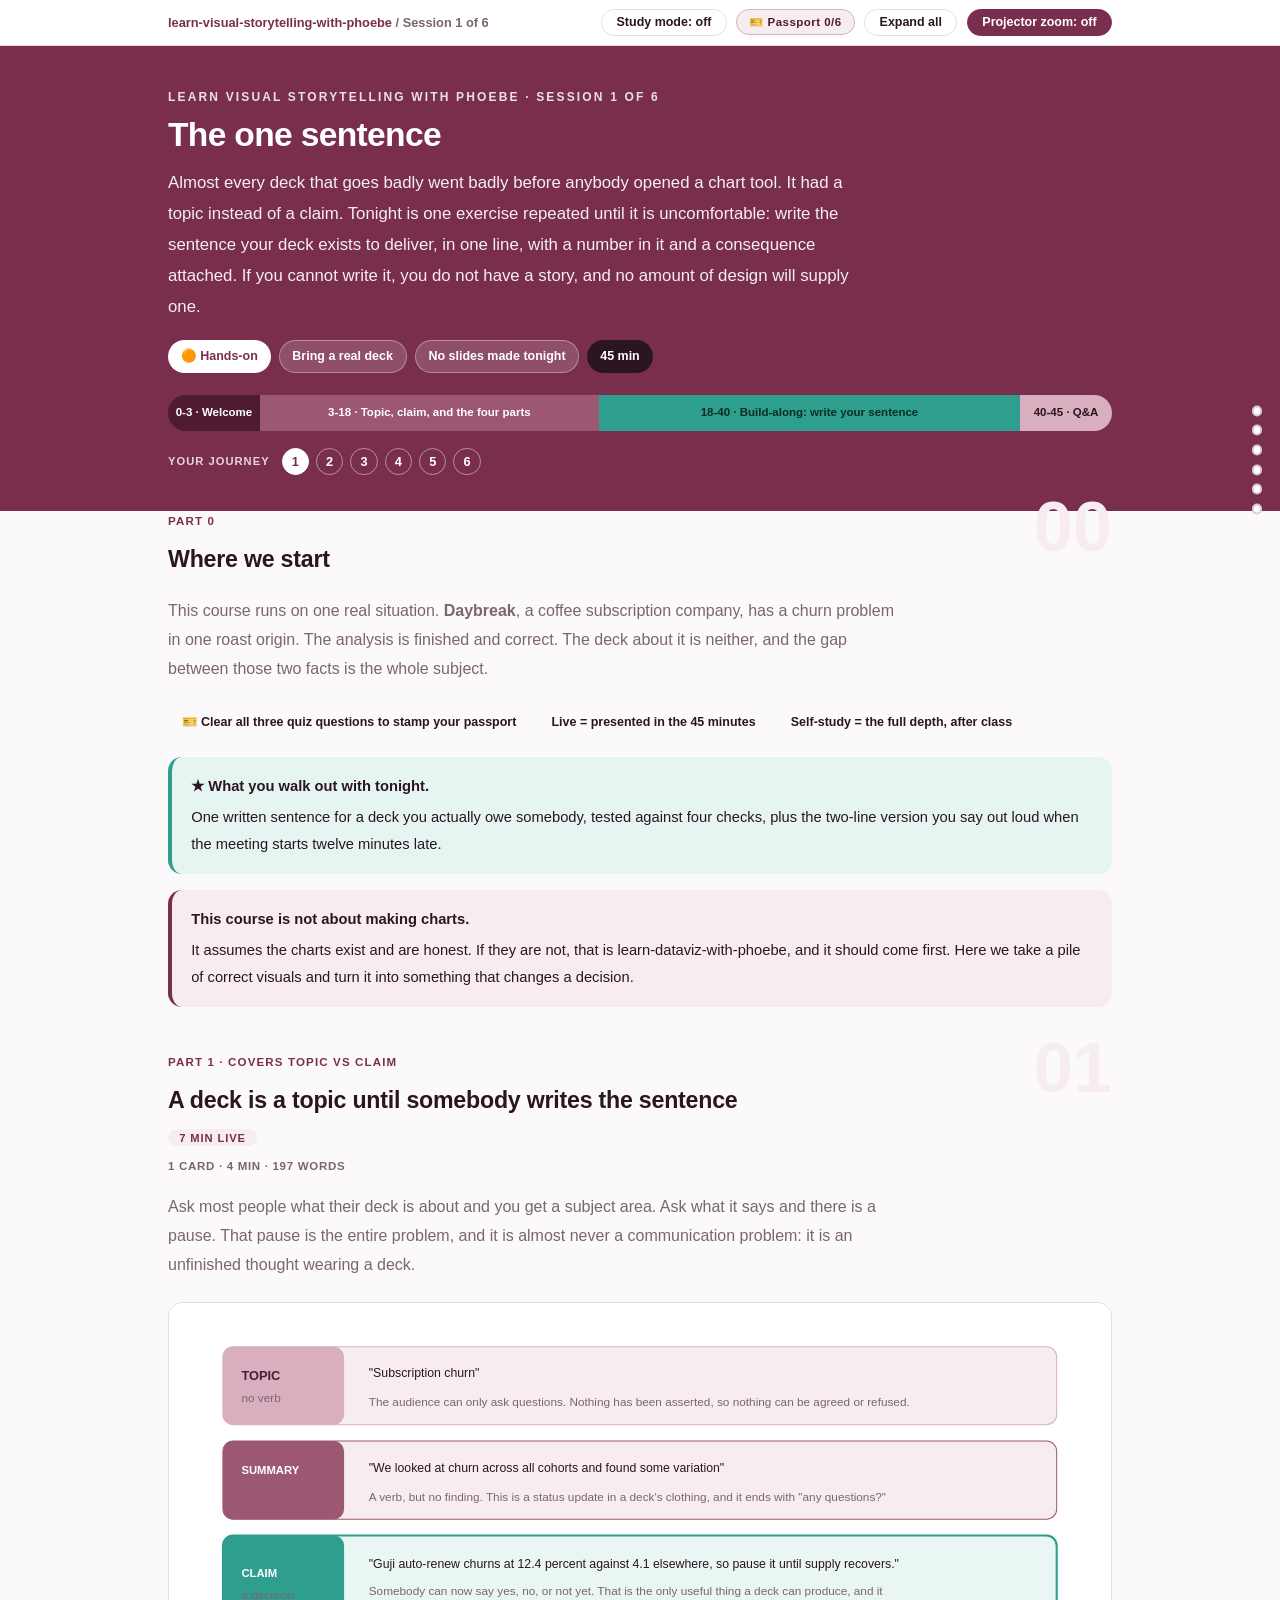
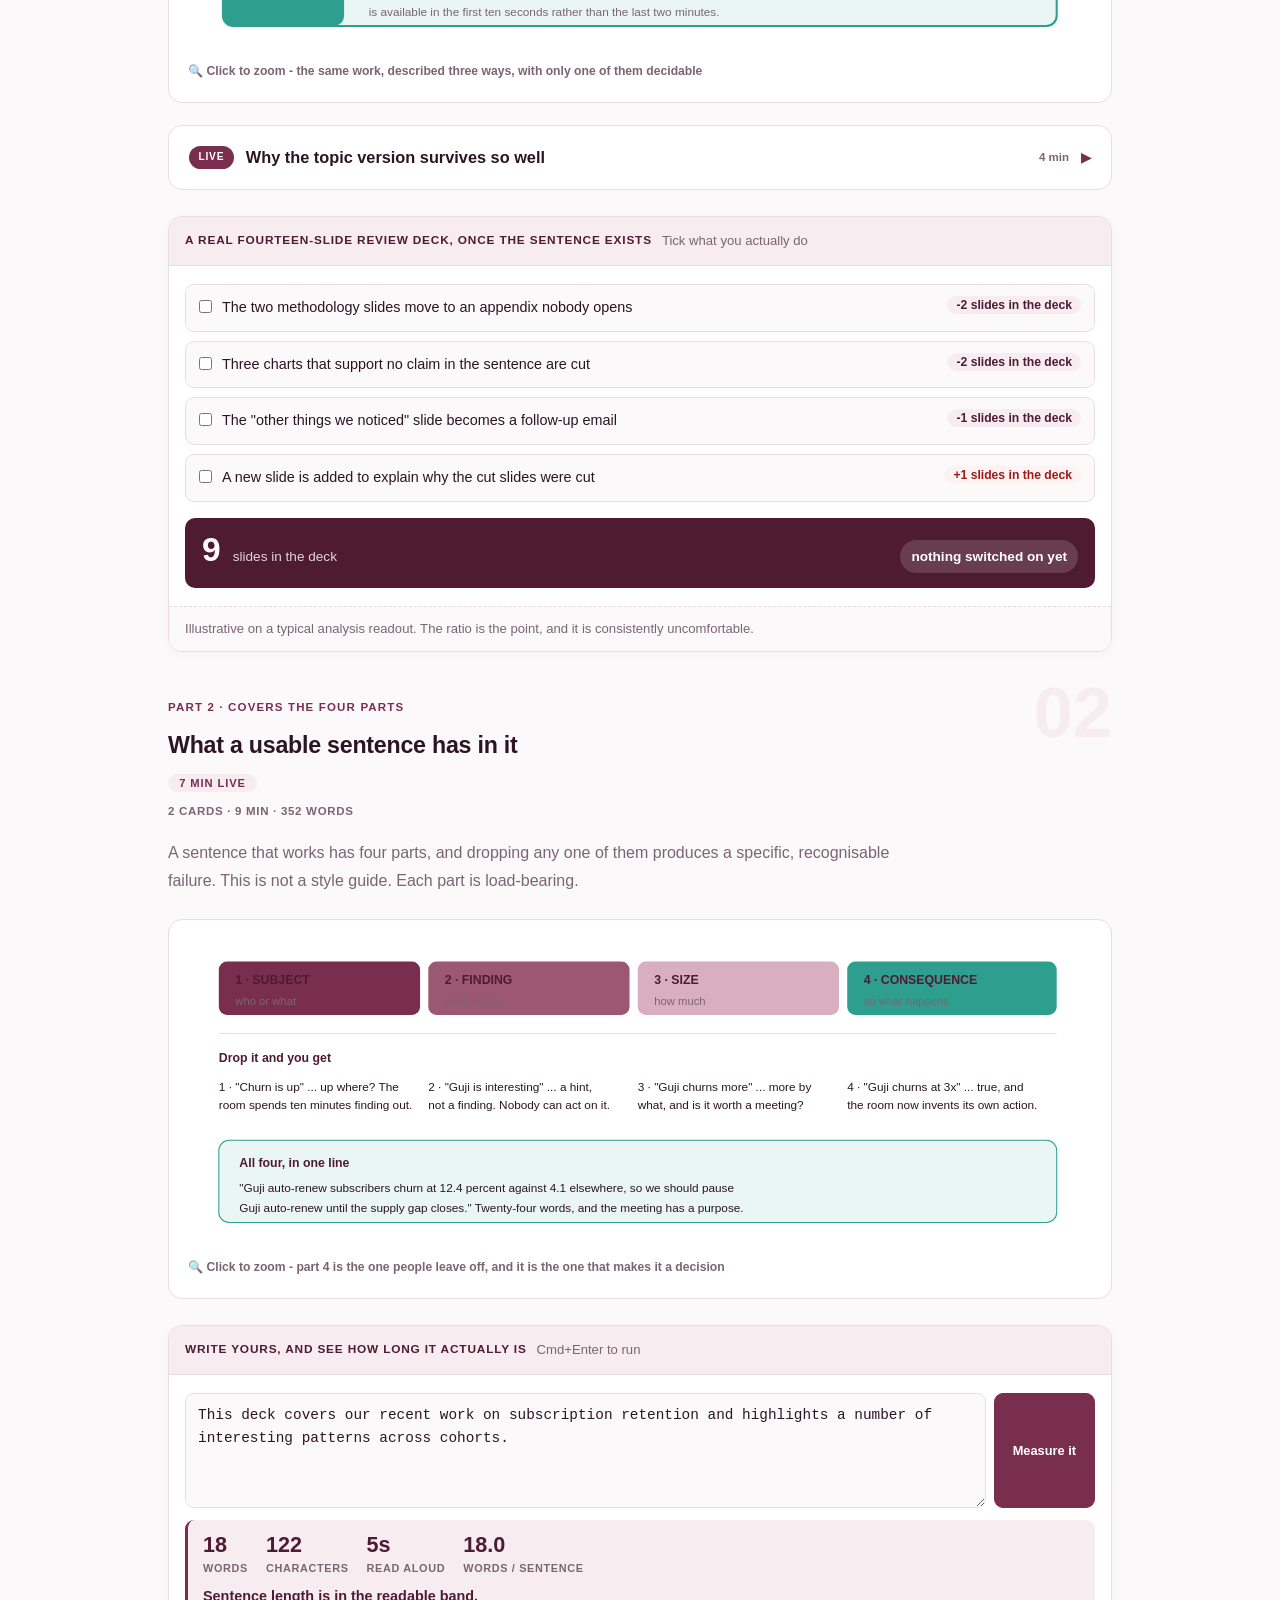
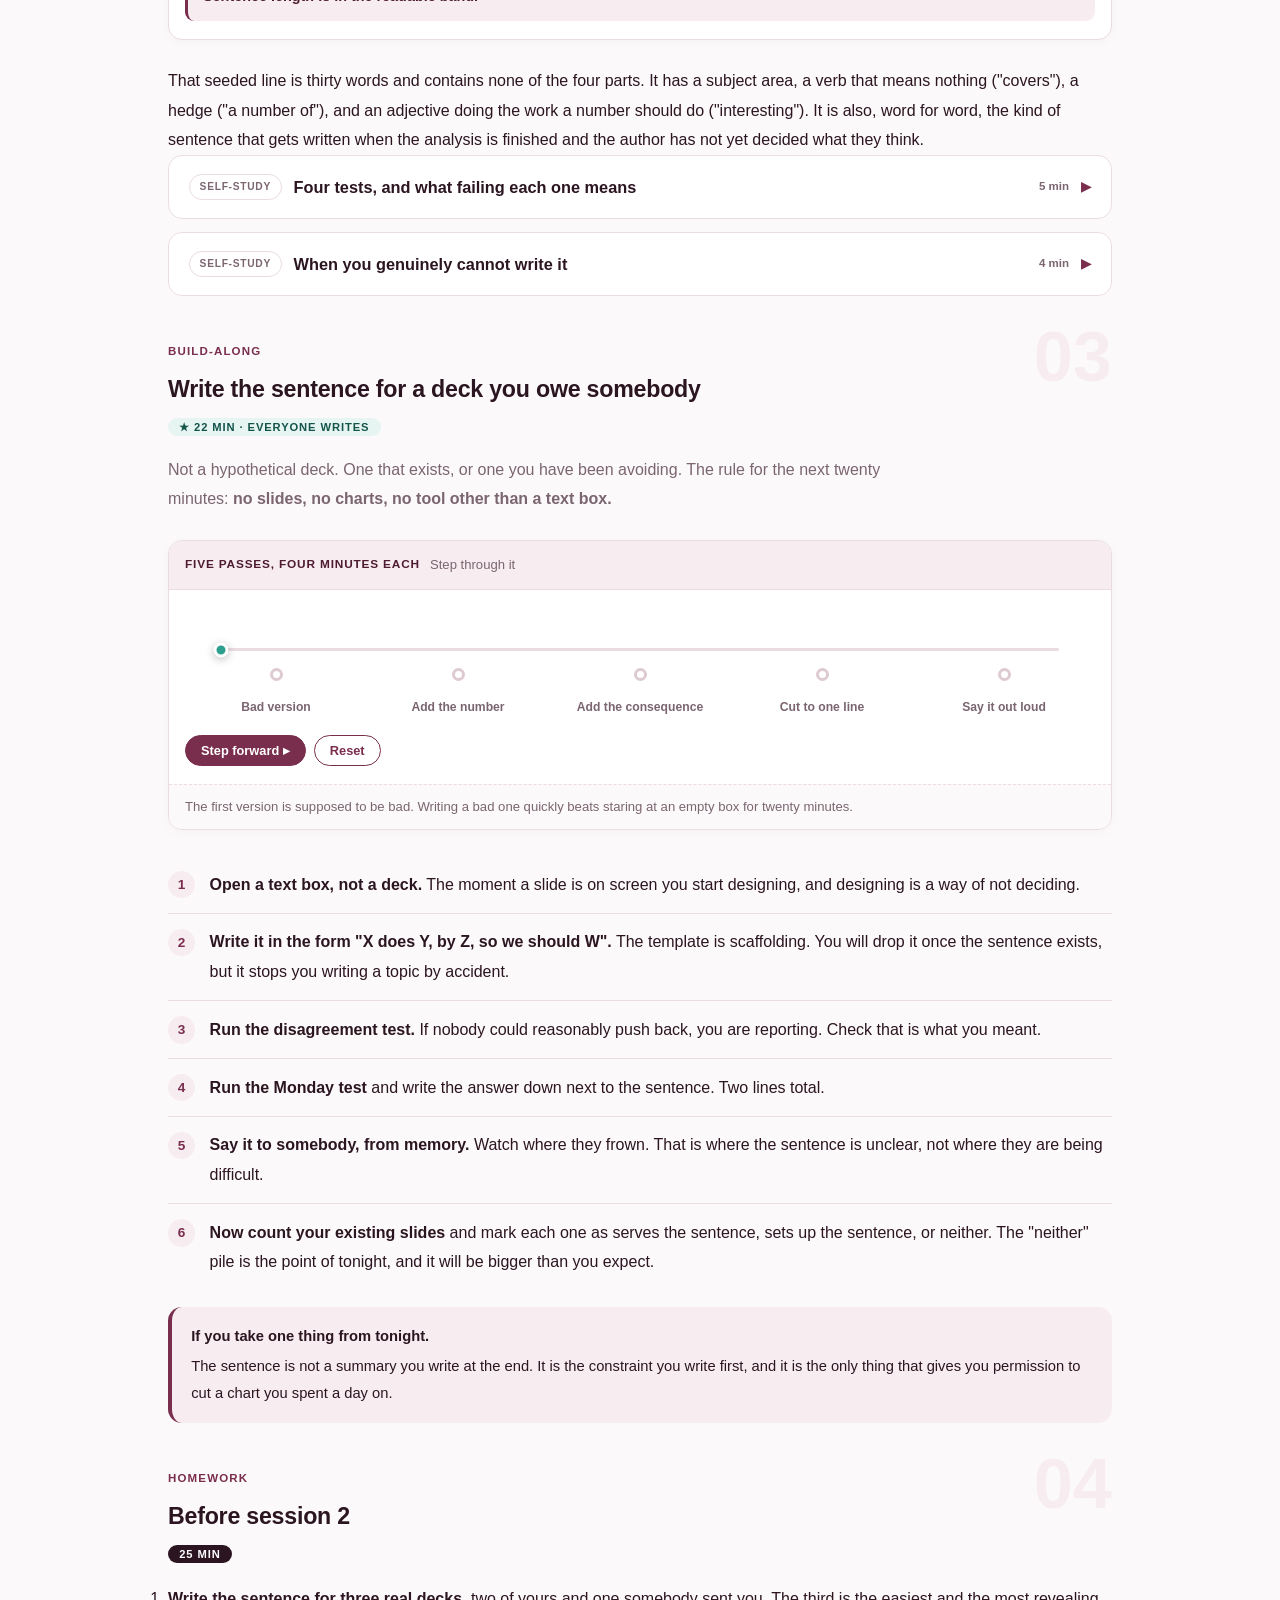
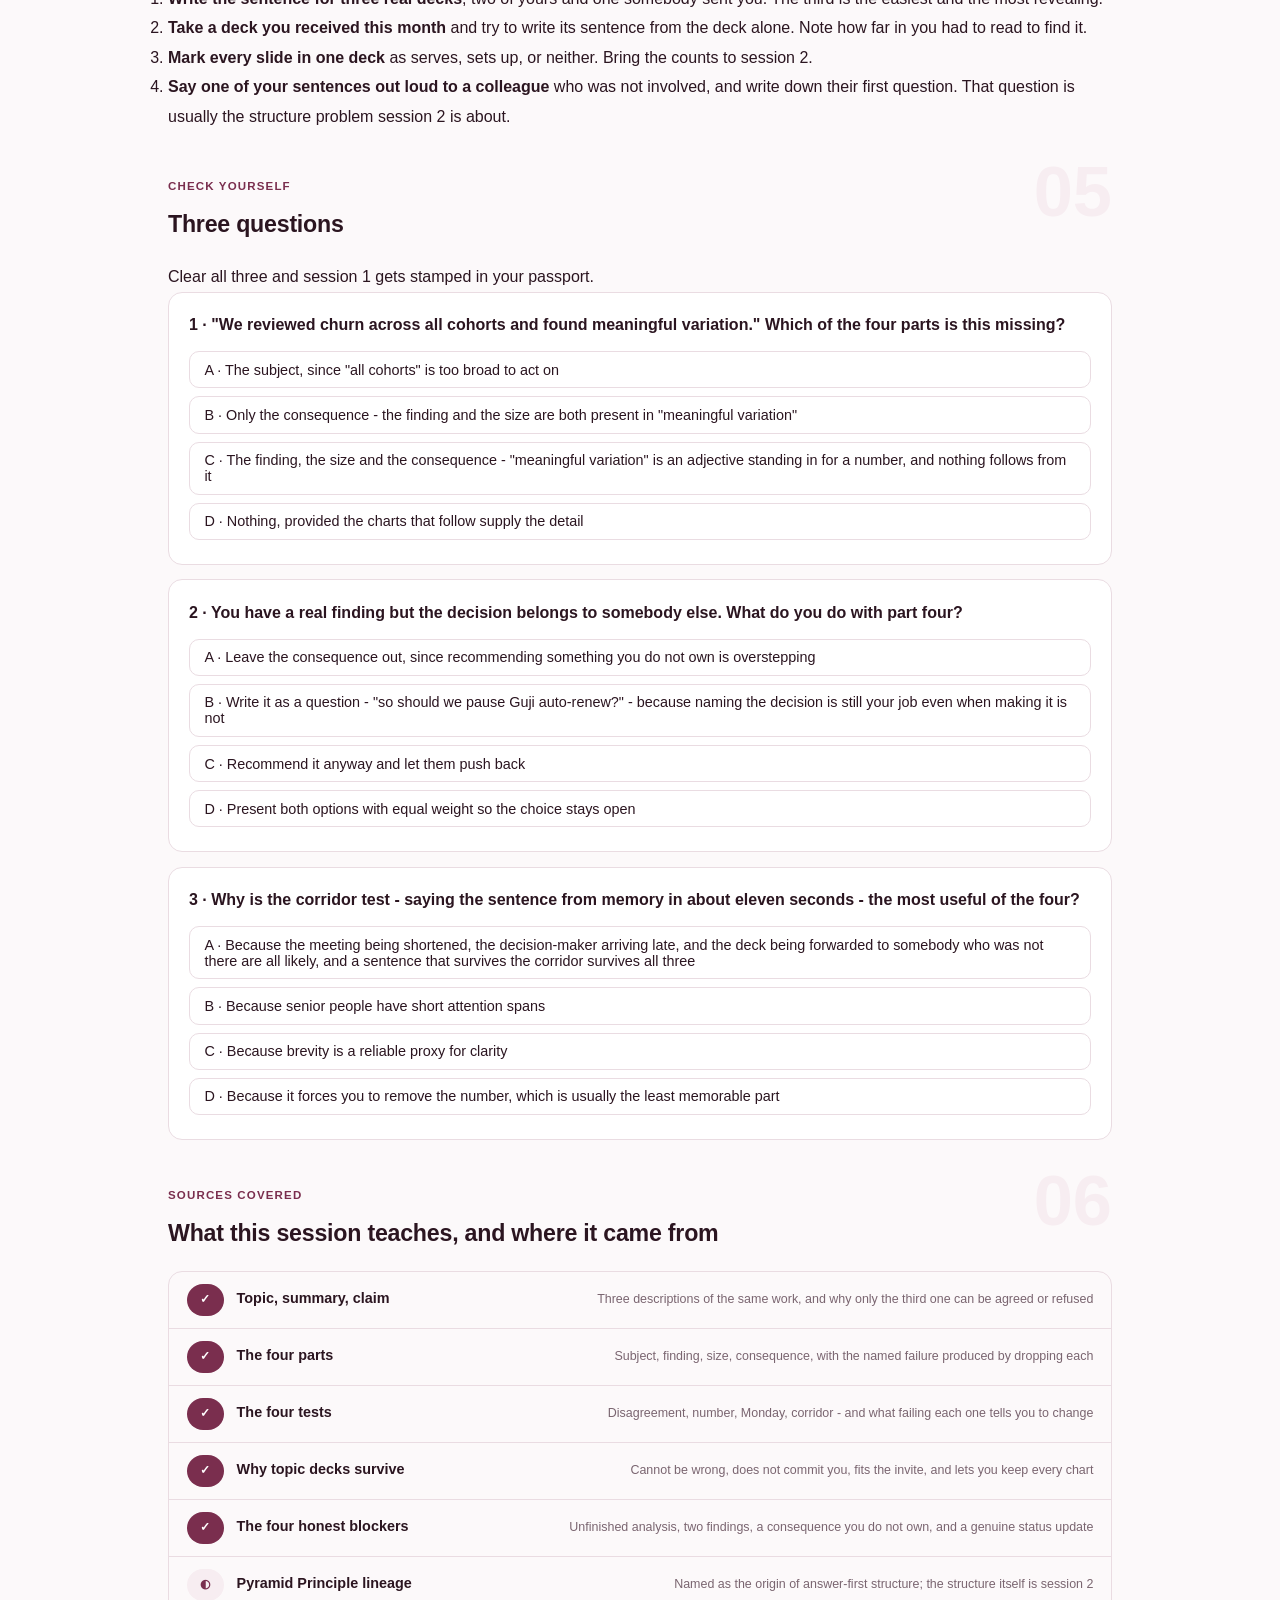
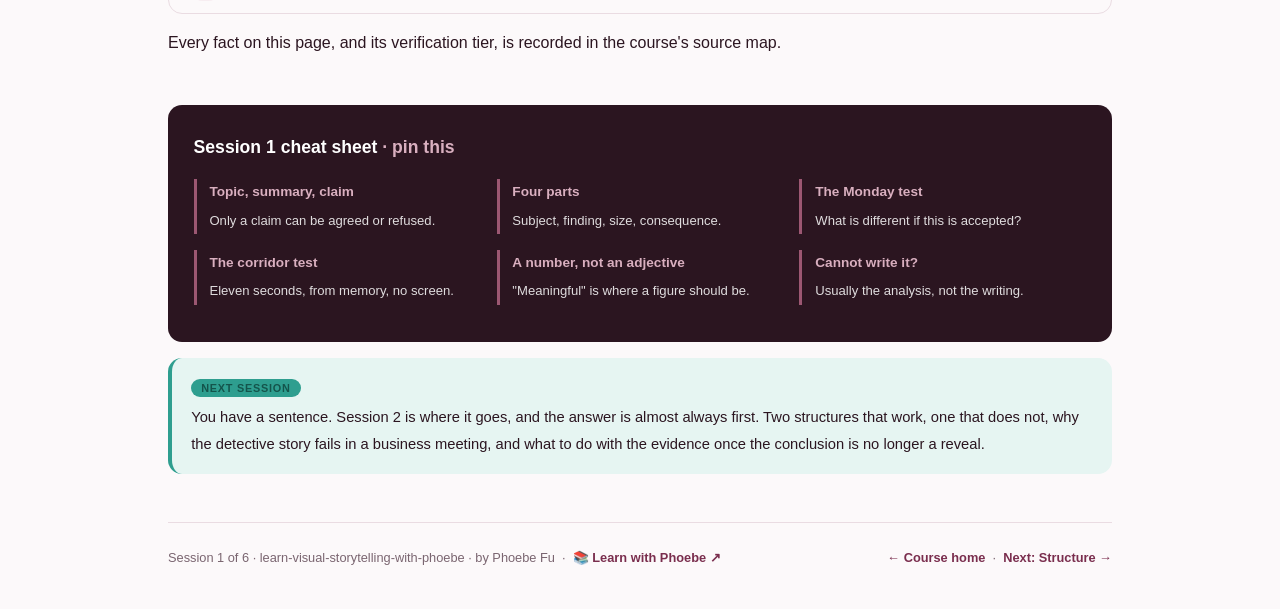
==== commit 713beea8: "Session pages: remove the internal source-map path A session page is a page a learner reads, so a bu" ====
--- a/courses/01-the-one-sentence.html
+++ b/courses/01-the-one-sentence.html
@@ -321,7 +321,7 @@
       <div class="covered-row"><span class="status pill solid">✓</span><span class="name">The four honest blockers</span><span class="note">Unfinished analysis, two findings, a consequence you do not own, and a genuine status update</span></div>
       <div class="covered-row"><span class="status pill light">◐</span><span class="name">Pyramid Principle lineage</span><span class="note">Named as the origin of answer-first structure; the structure itself is session 2</span></div>
     </div>
-    <p class="mono" style="margin-top:14px">Full source map: <span class="mono">materials/official-course-map.md</span>.</p>
+    <p class="mono" style="margin-top:14px">Every fact on this page, and its verification tier, is recorded in the course's source map.</p>
   </section>
 
   <section class="cheat" id="cheatsheet">
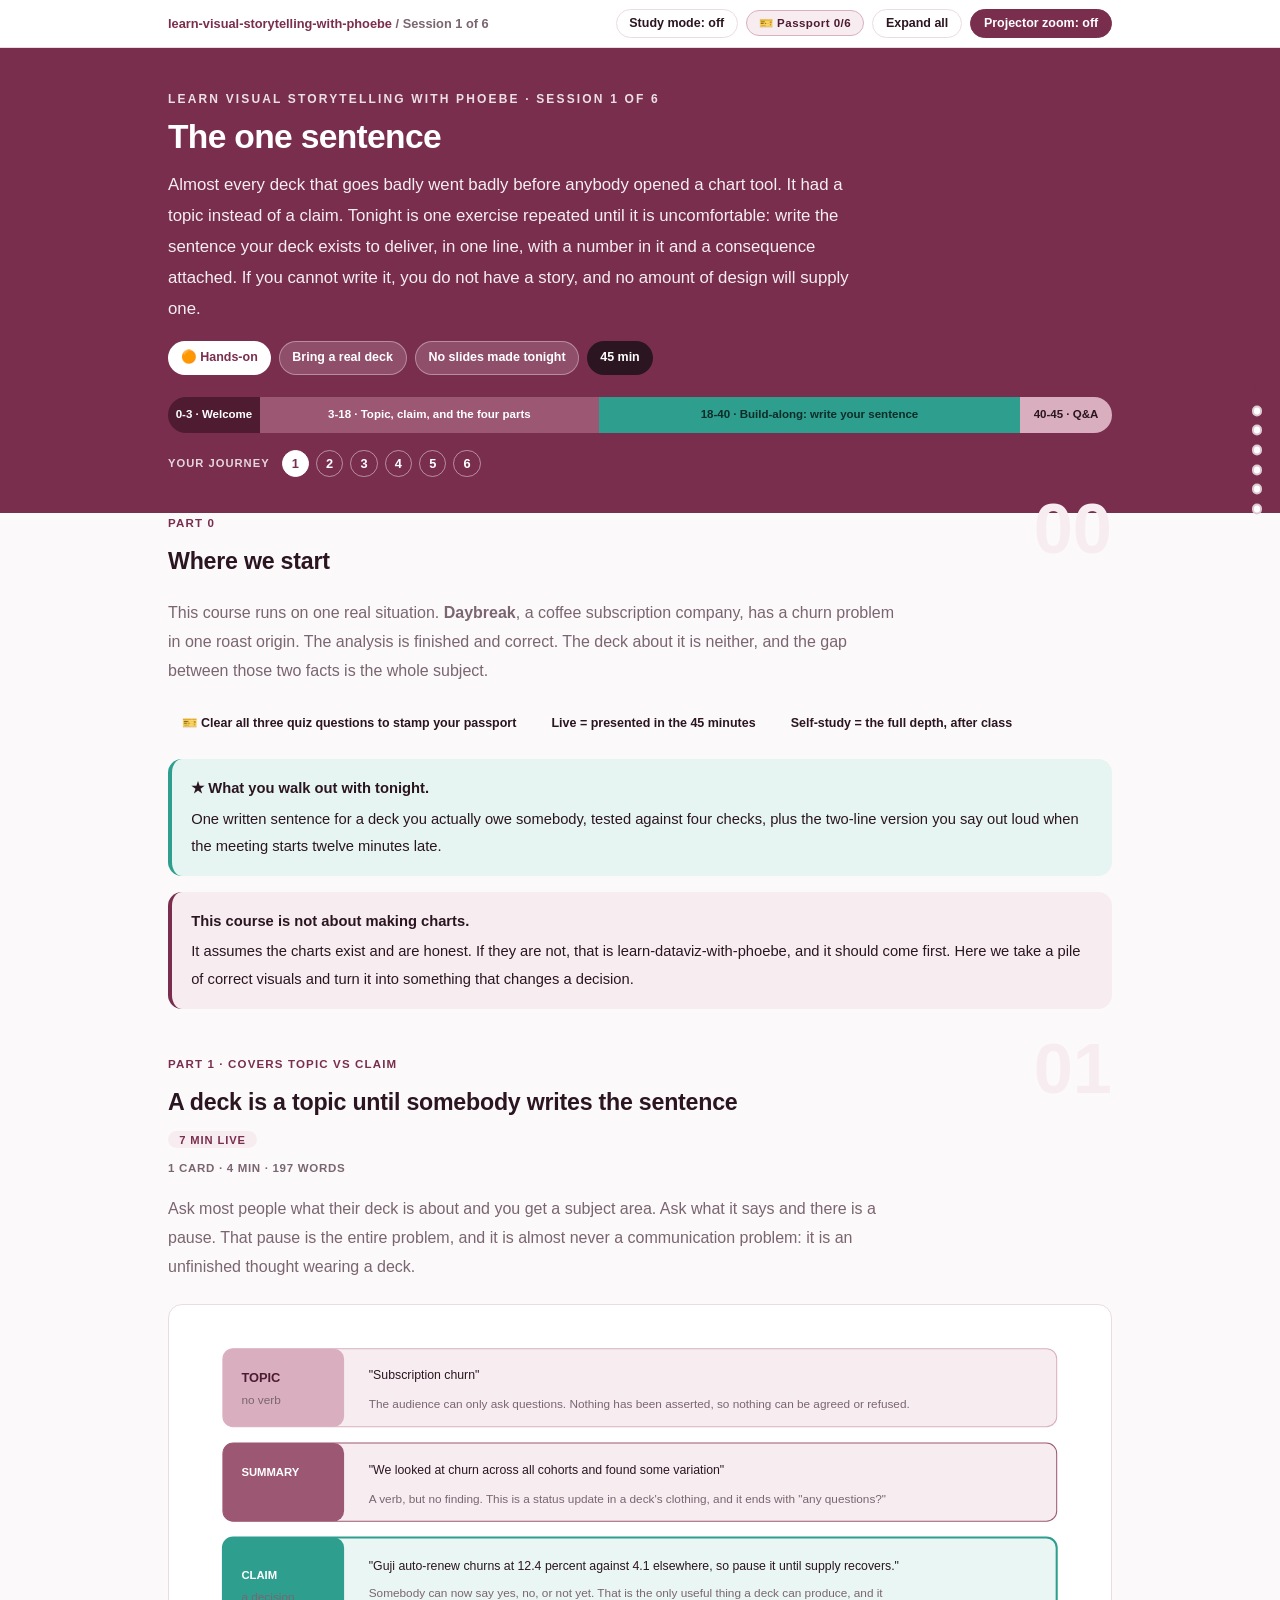
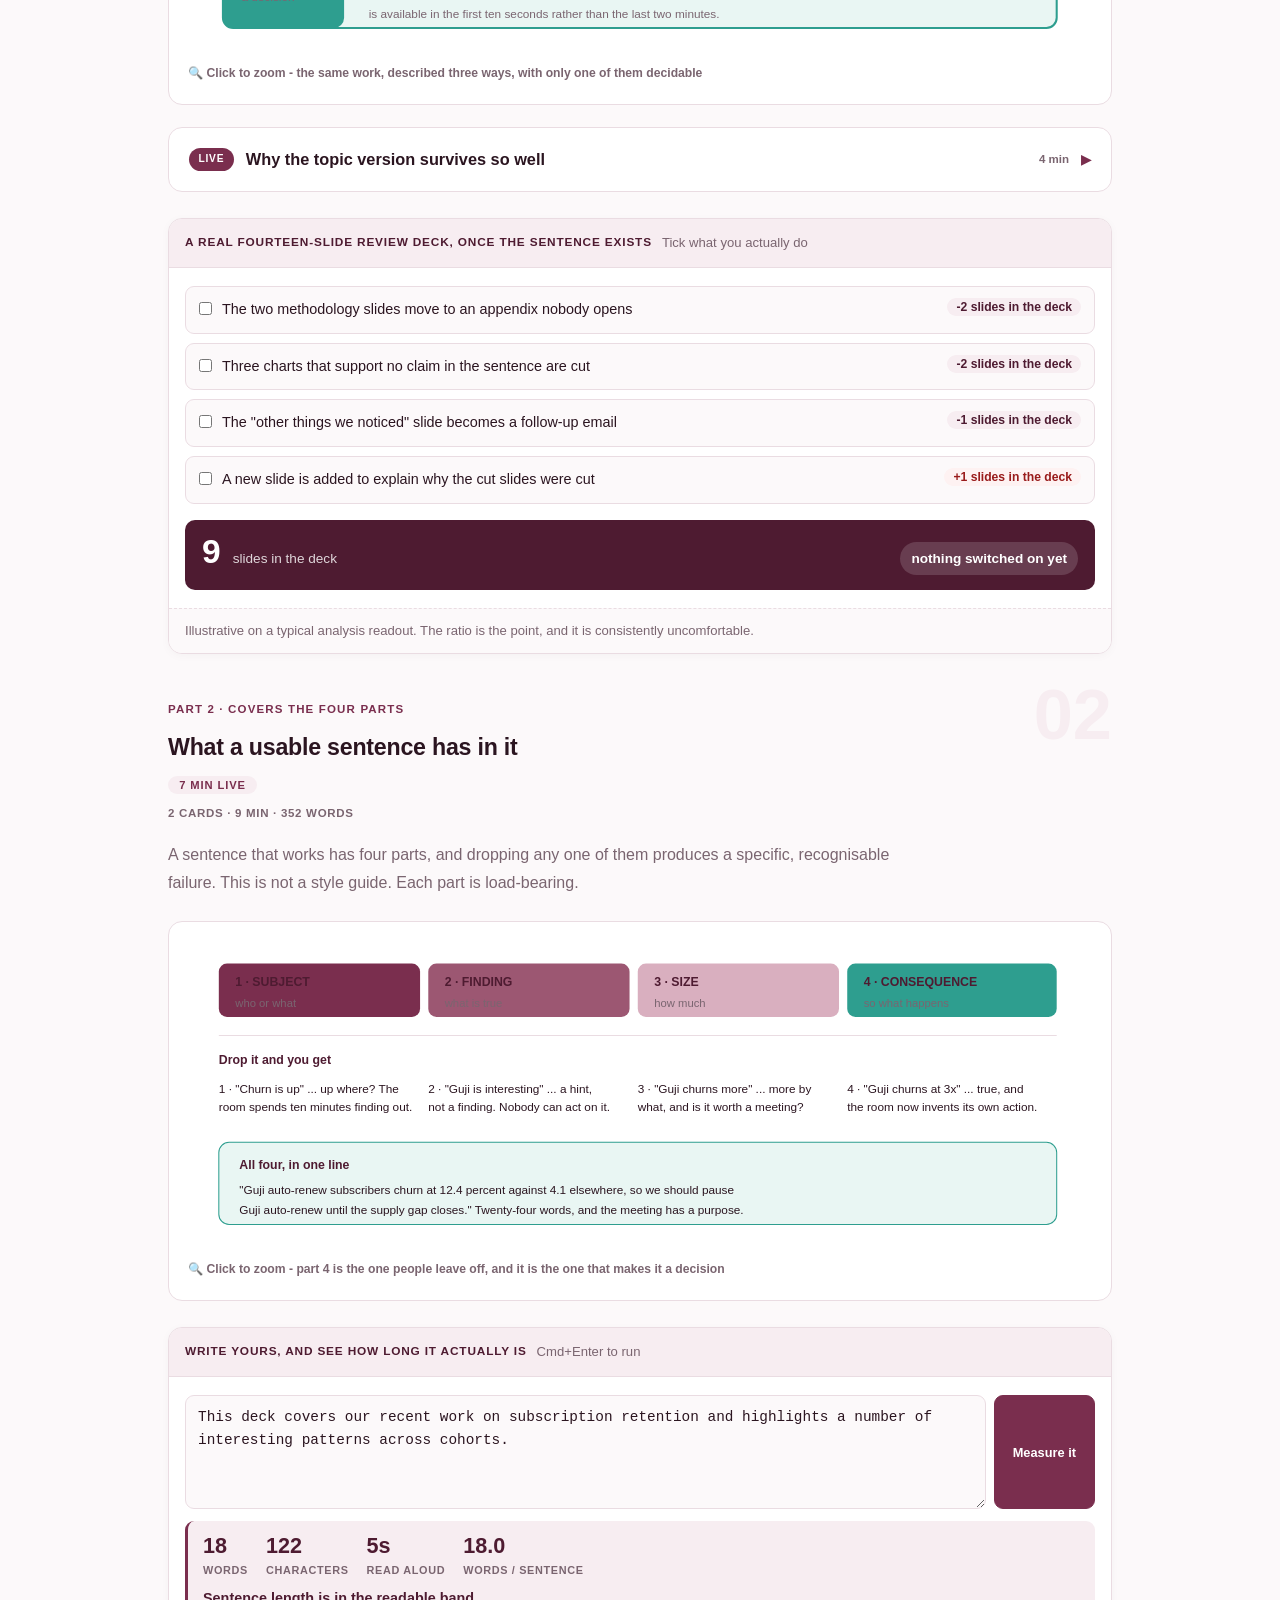
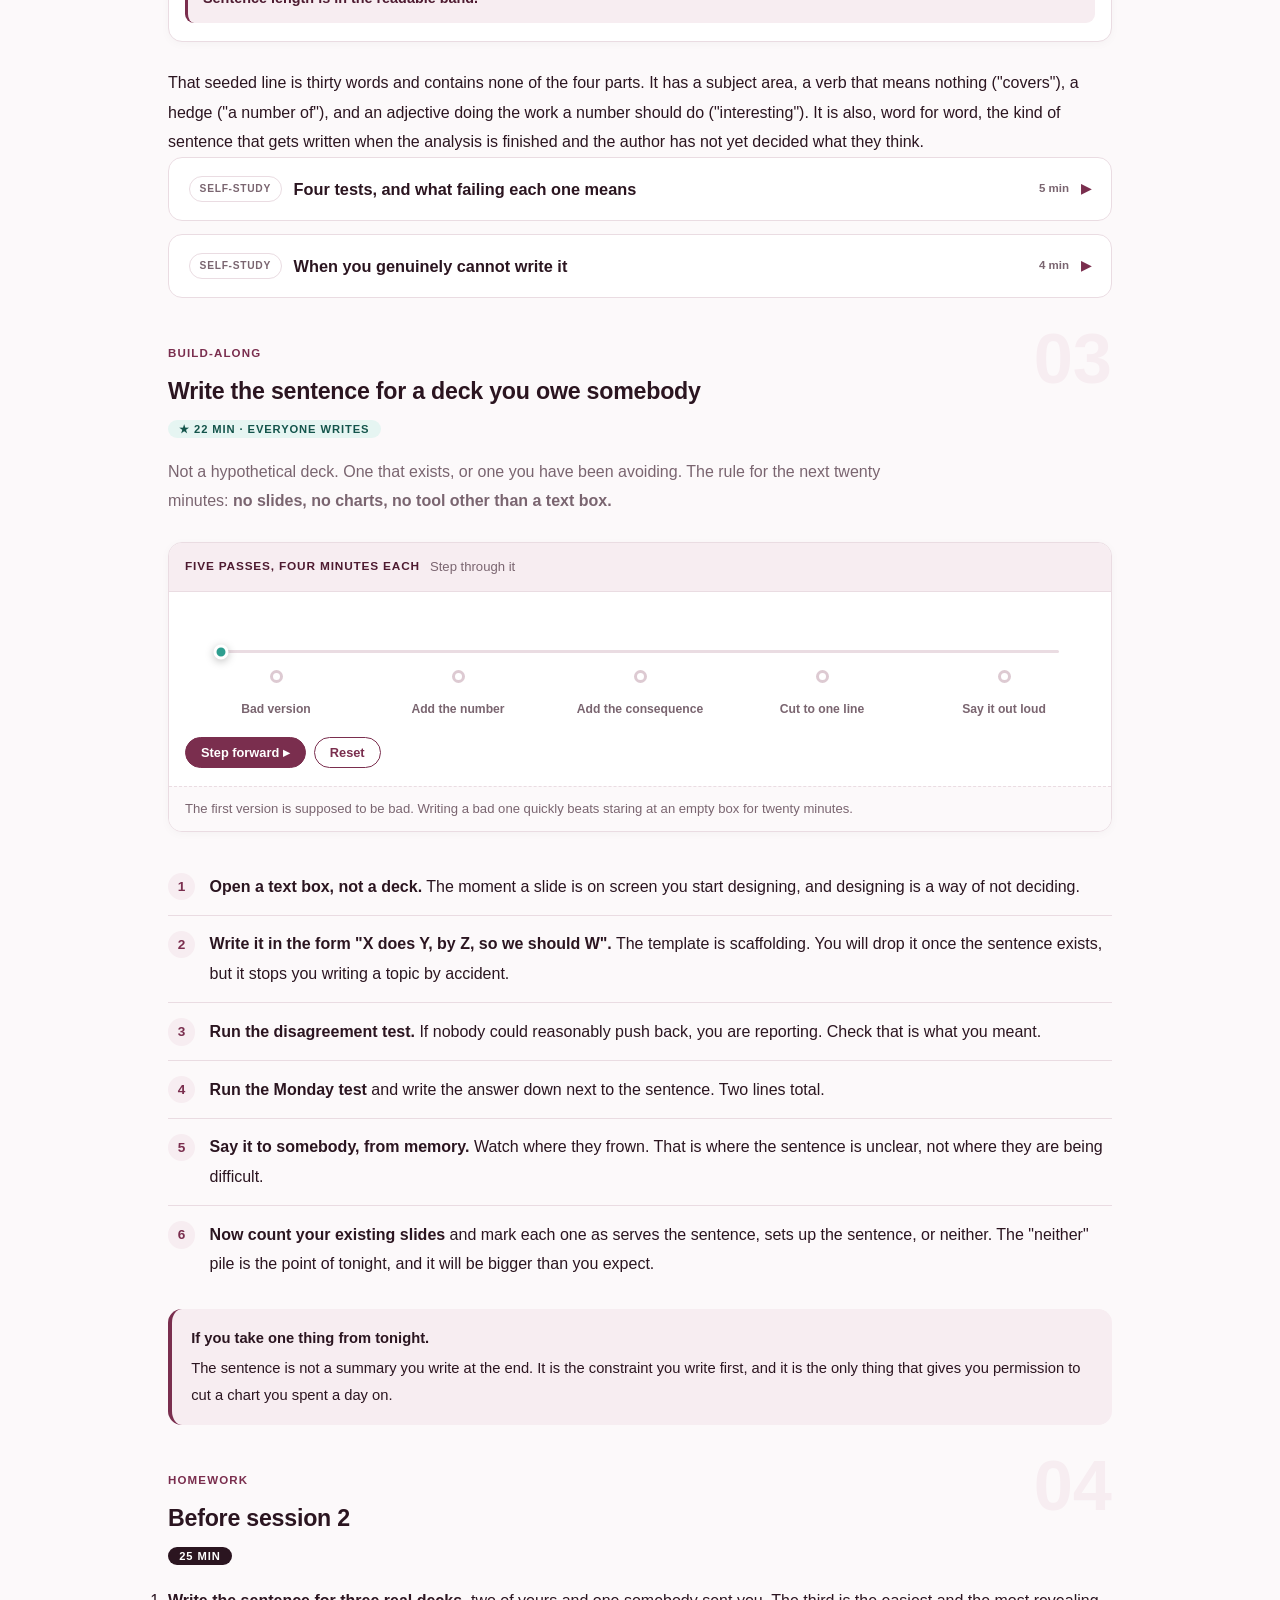
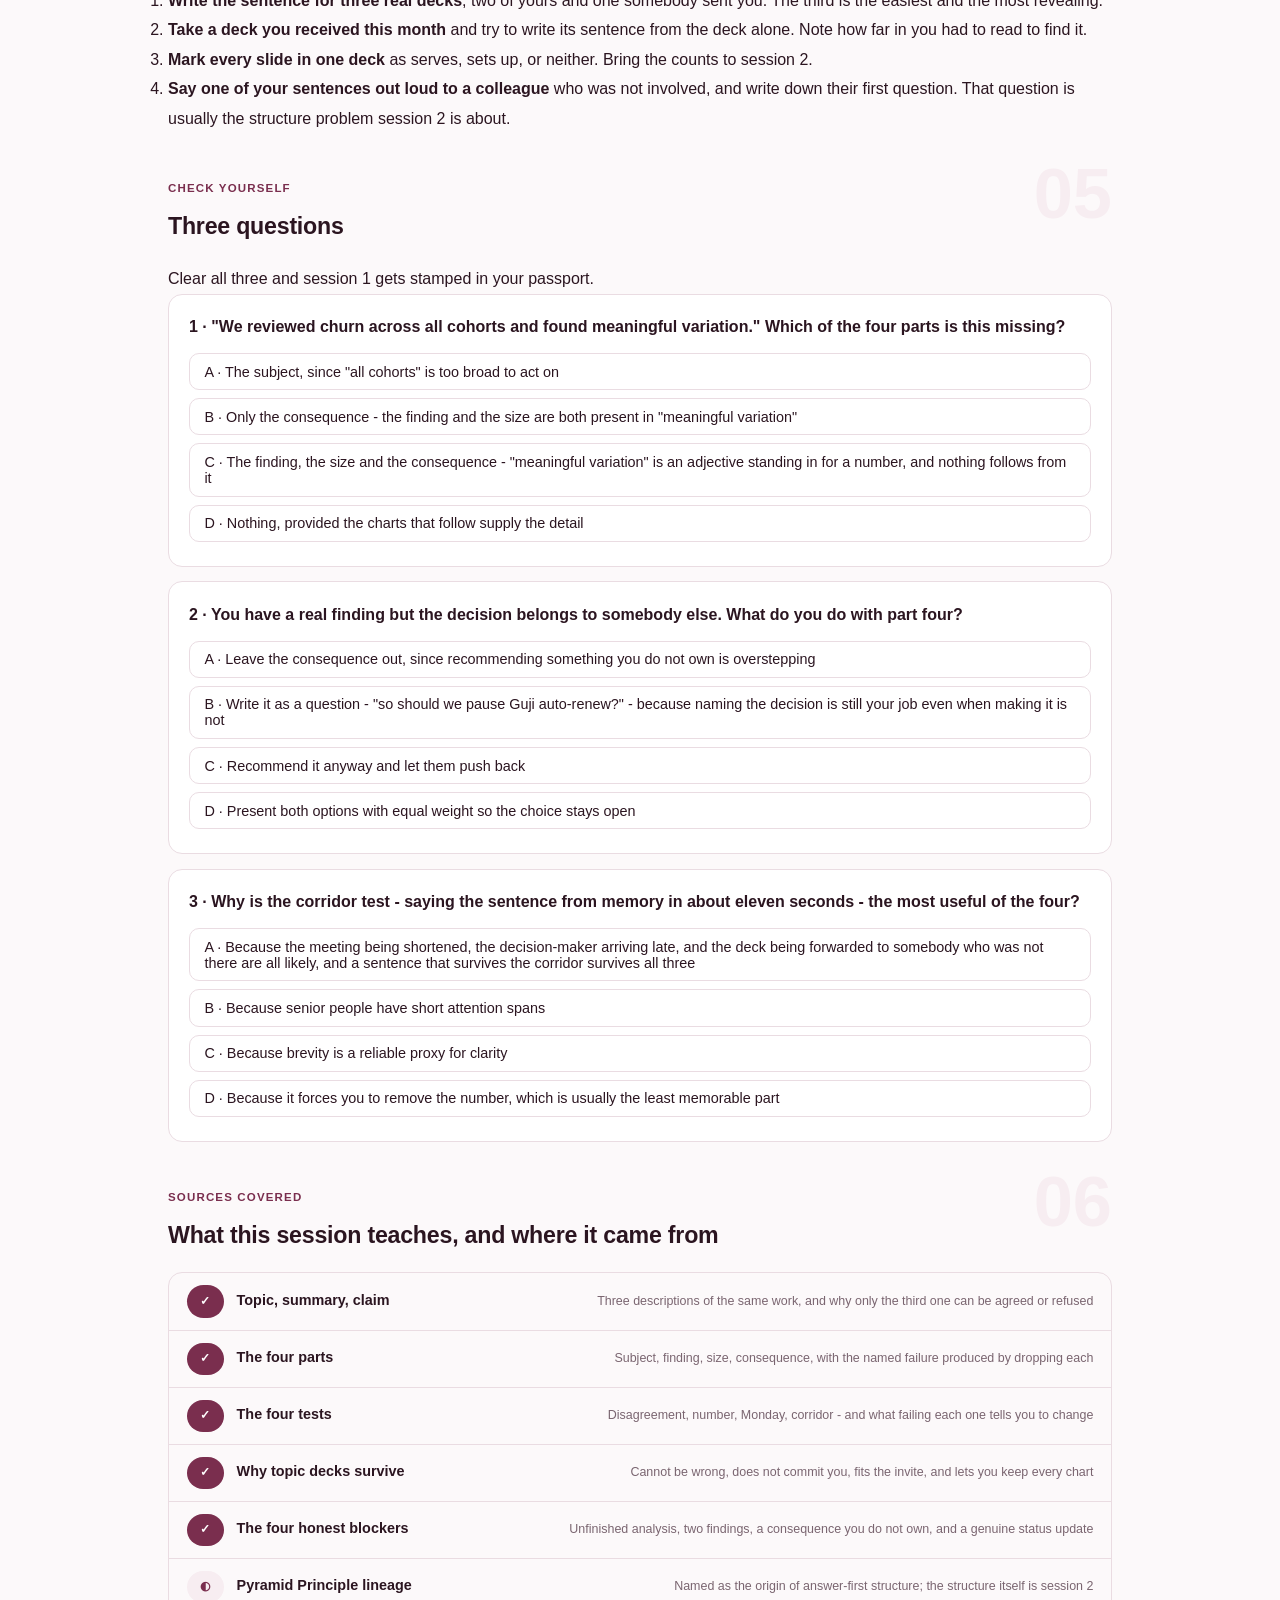
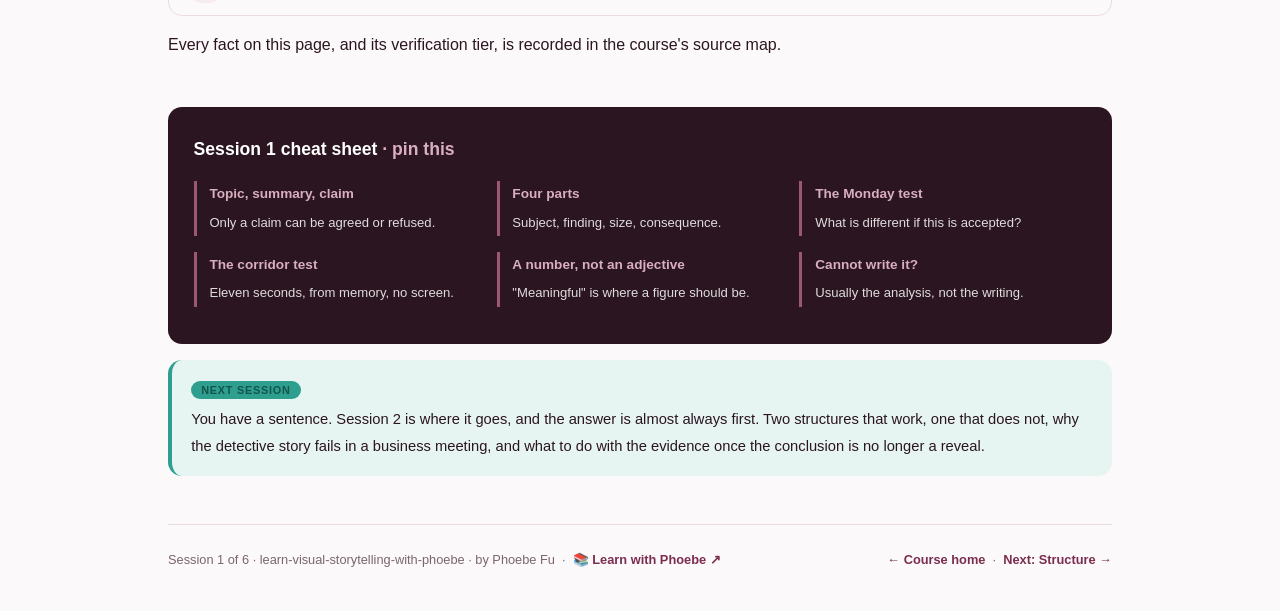
==== commit d6417be8: "Layout: code boxes stack under step text; toolbar is one row Shared-template defect, live estate-wid" ====
--- a/courses/01-the-one-sentence.html
+++ b/courses/01-the-one-sentence.html
@@ -19,7 +19,7 @@
 <meta name="twitter:image" content="https://phoebefu6.github.io/learn-visual-storytelling-with-phoebe/assets/og-cover.png">
 <!-- social:end -->
 <title>Session 1 · The one sentence - learn visual storytelling with phoebe</title>
-<link rel="stylesheet" href="../assets/style.css?v=2">
+<link rel="stylesheet" href="../assets/style.css?v=4">
 </head>
 <body>
 
--- a/assets/style.css
+++ b/assets/style.css
@@ -114,8 +114,9 @@
   border-bottom: 1px solid var(--hairline);
   padding: .55rem 0;
 }
-.toolbar .wrap { display: flex; align-items: center; gap: .6rem; }
-.toolbar .crumb { font-size: .8rem; color: var(--muted); font-weight: 600; margin-right: auto; }
+.toolbar .wrap { display: flex; align-items: center; gap: .5rem; flex-wrap: nowrap; }
+.toolbar .crumb { font-size: .8rem; color: var(--muted); font-weight: 600; margin-right: auto; min-width: 0; white-space: nowrap; overflow: hidden; text-overflow: ellipsis; }
+.toolbar .btn { white-space: nowrap; flex: none; padding: .38rem .8rem; font-size: .78rem; line-height: 1.2; }
 .toolbar .crumb a { color: var(--indigo); text-decoration: none; }
 .btn {
   border: 1px solid var(--hairline);
@@ -315,11 +316,15 @@
 /* ---------- demo steps ---------- */
 .steps { counter-reset: step; margin: .6rem 0 1rem; }
 .step {
-  display: flex;
-  gap: .9rem;
+  display: grid;
+  grid-template-columns: max-content minmax(0, 1fr);
+  column-gap: .9rem;
+  row-gap: .2rem;
   padding: .85rem 0;
   border-bottom: .5px solid var(--hairline);
 }
+.step > * { grid-column: 2; min-width: 0; }
+.step > .prompt-box { margin: .8rem 0 .4rem; }
 .step:last-child { border-bottom: none; }
 .step::before {
   counter-increment: step;
@@ -823,7 +828,10 @@
   /* 44px tap targets */
   details.card summary { min-height: 44px; }
   .qopt { min-height: 44px; display: flex; align-items: center; padding: .7rem .9rem; }
-  .toolbar .btn, .pagefoot a { min-height: 44px; display: inline-flex; align-items: center; }
+  .toolbar .btn, .pagefoot a { min-height: 44px; display: inline-flex; align-items: center; justify-content: center; }
+  .toolbar .crumb, .toolbar #zoom-toggle { display: none; }
+  .toolbar .btn { flex: 1 1 0; padding: .3rem .4rem; font-size: .72rem; }
+  table.clean { display: block; overflow-x: auto; -webkit-overflow-scrolling: touch; }
 }
 
 @media (max-width: 640px) {
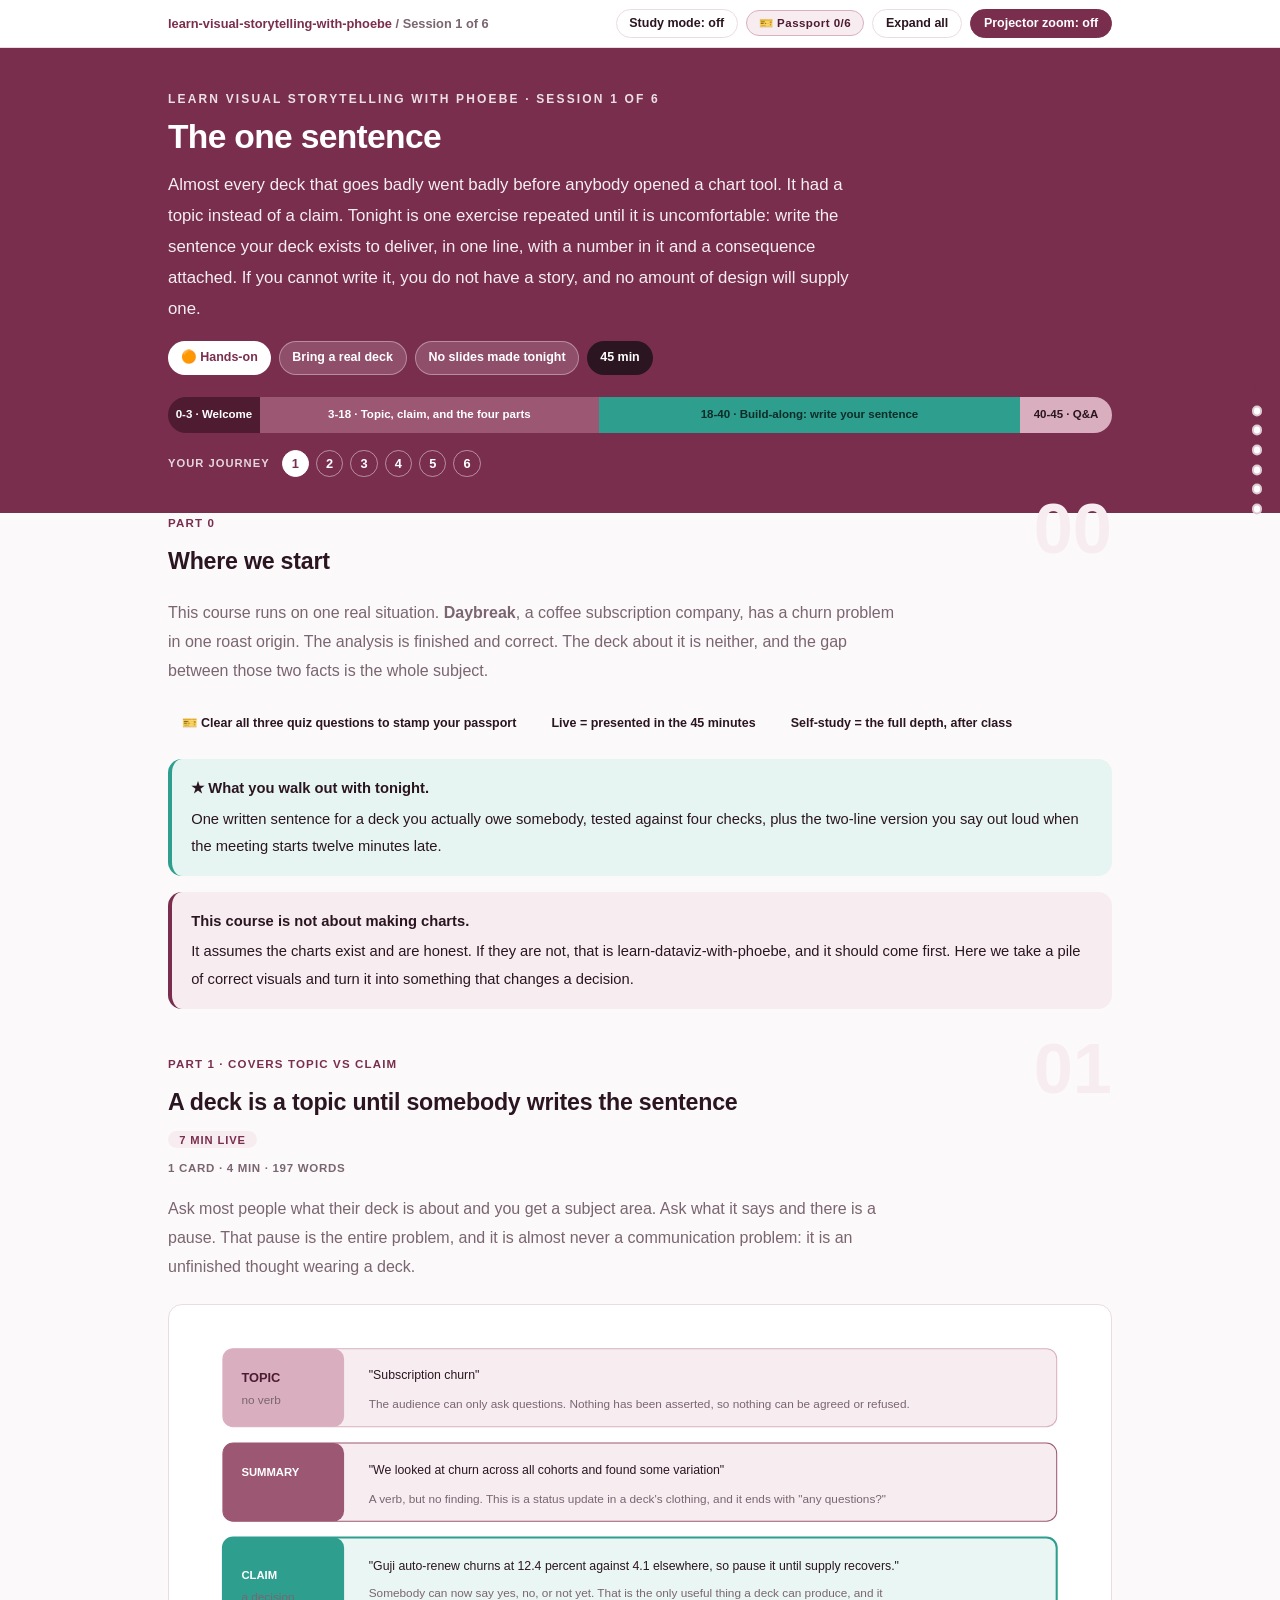
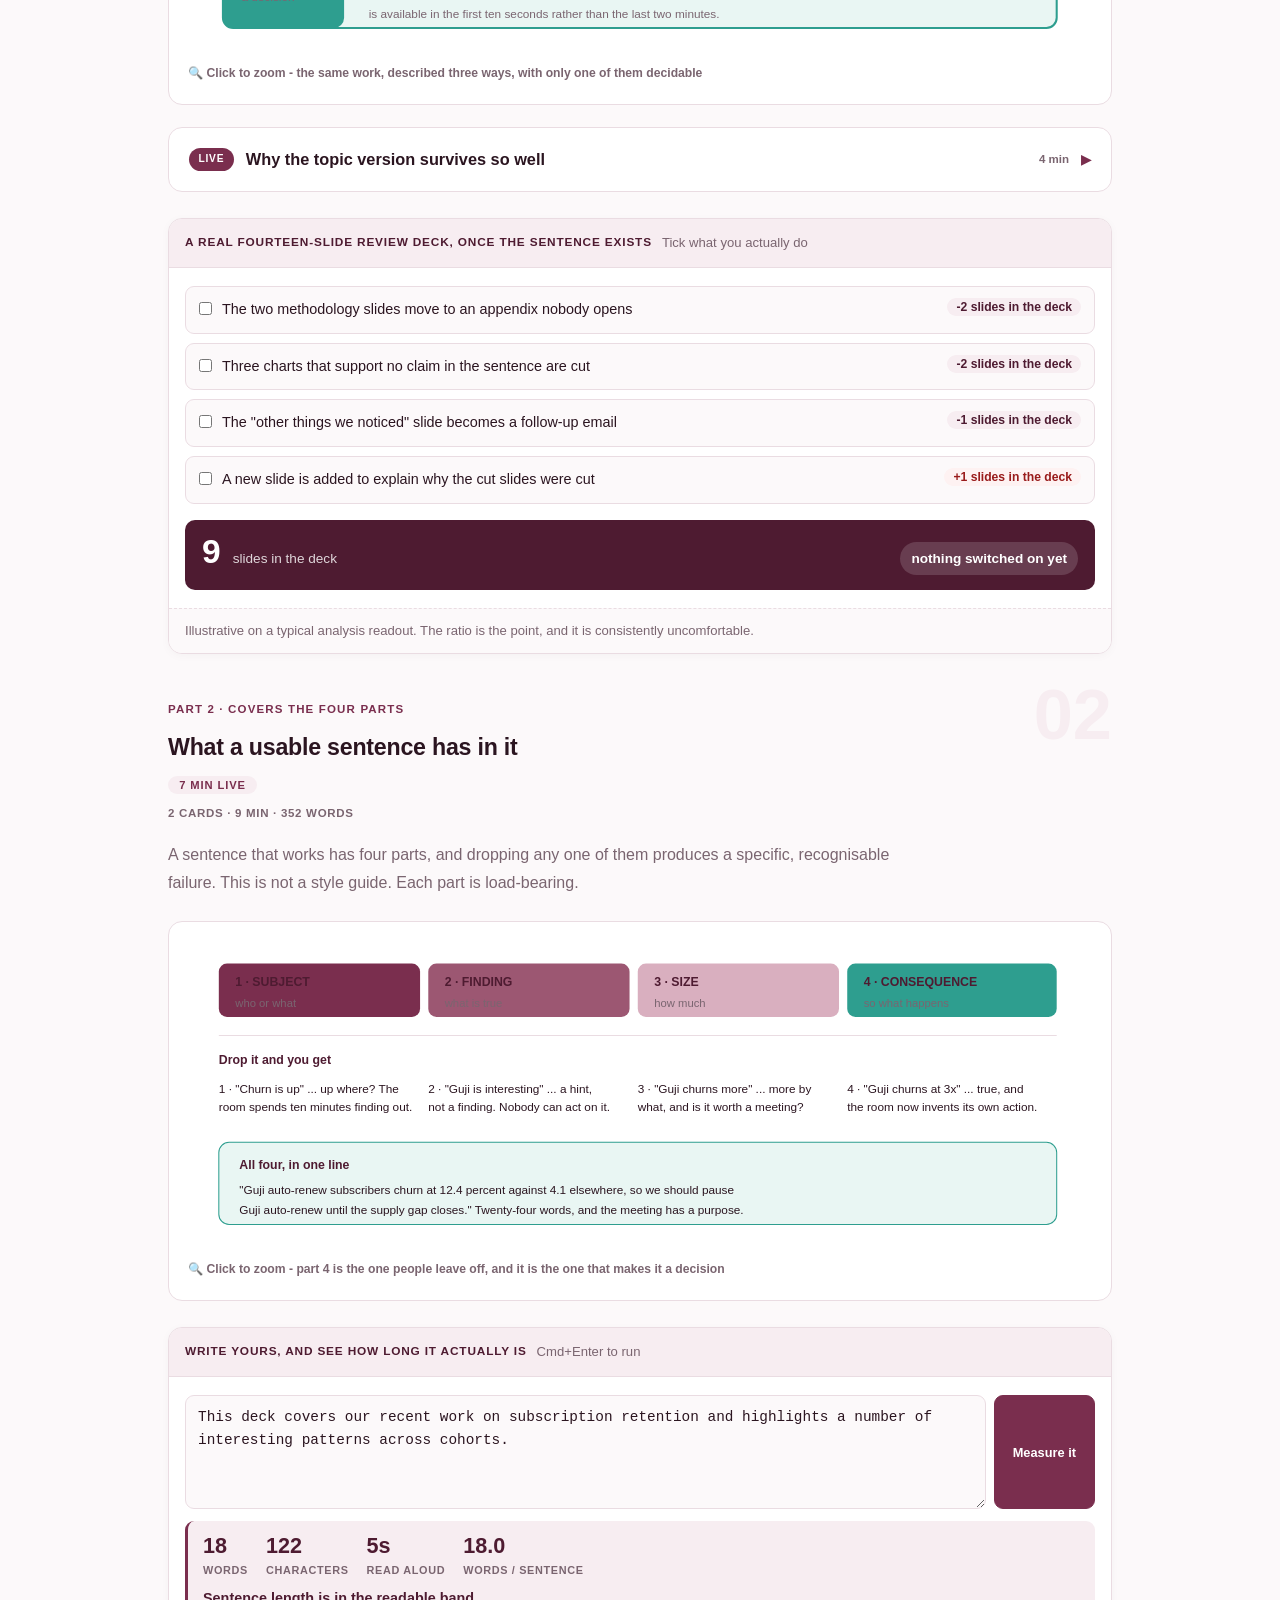
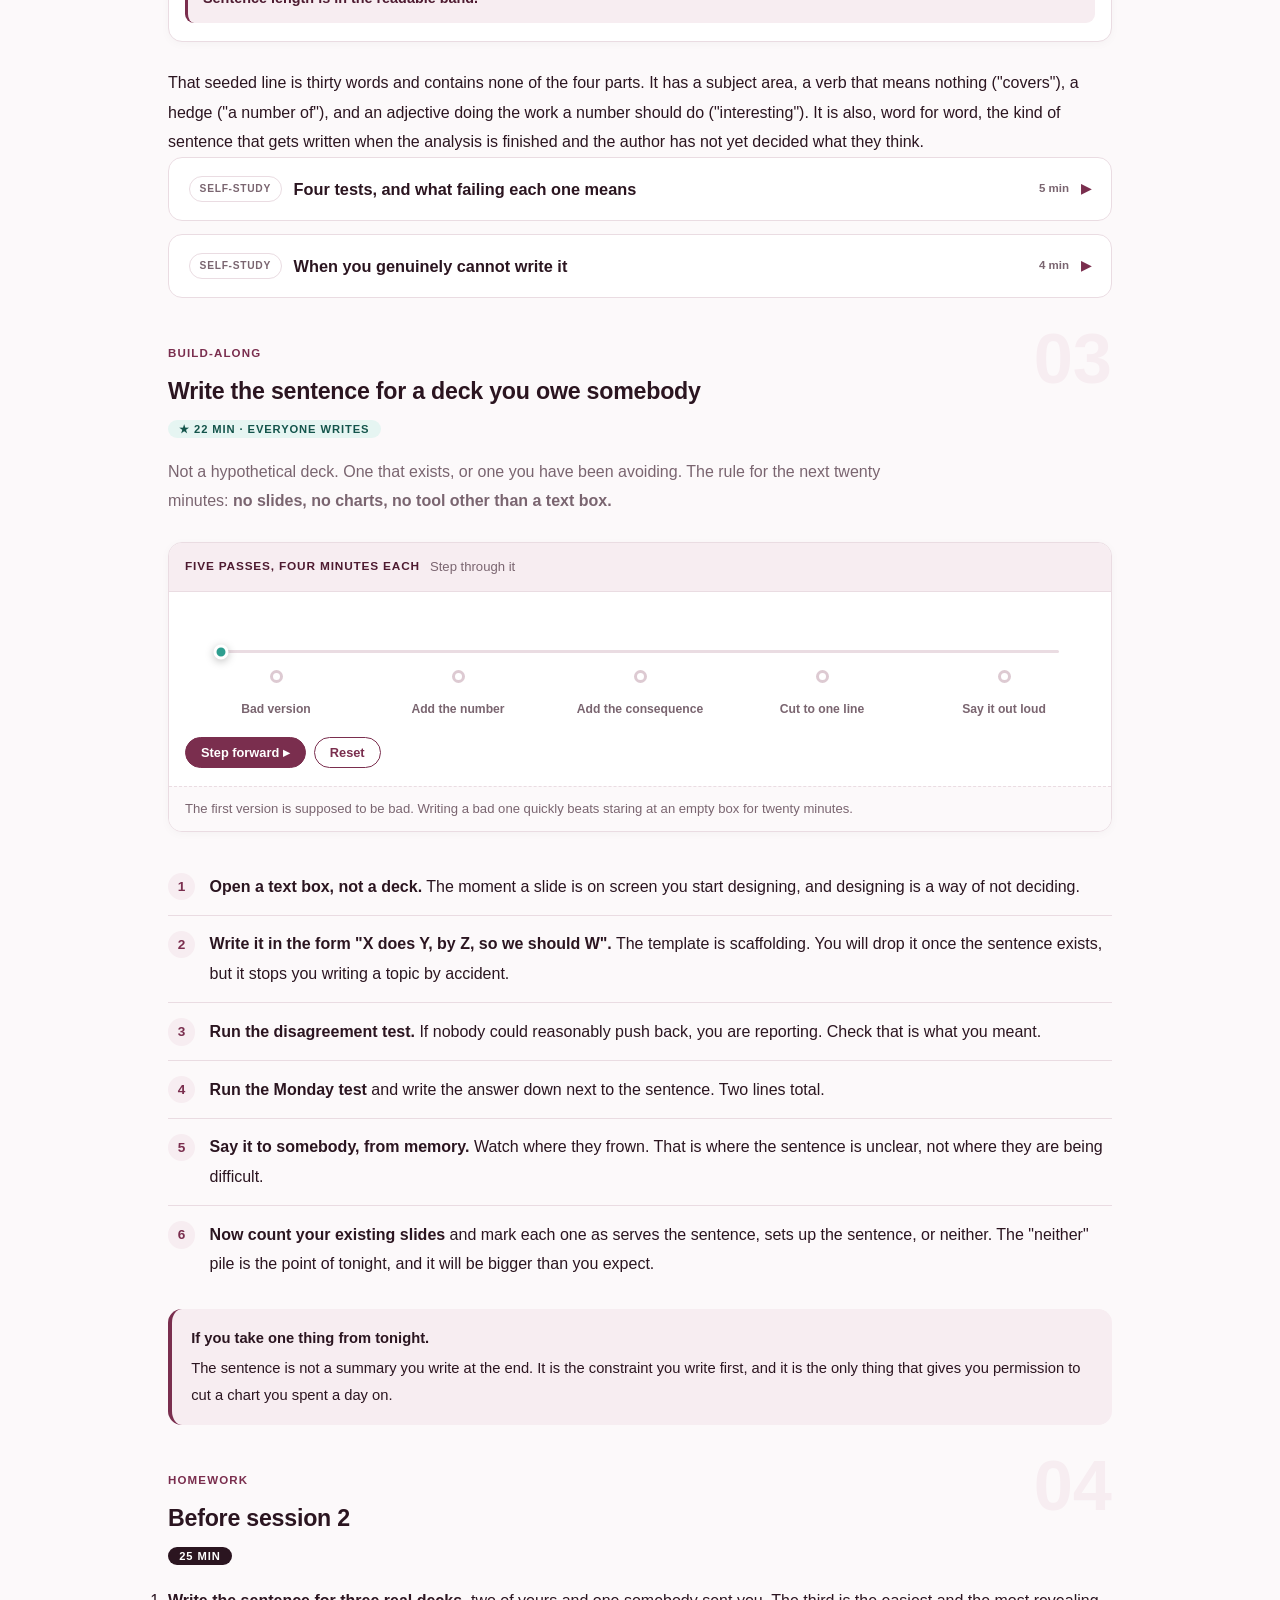
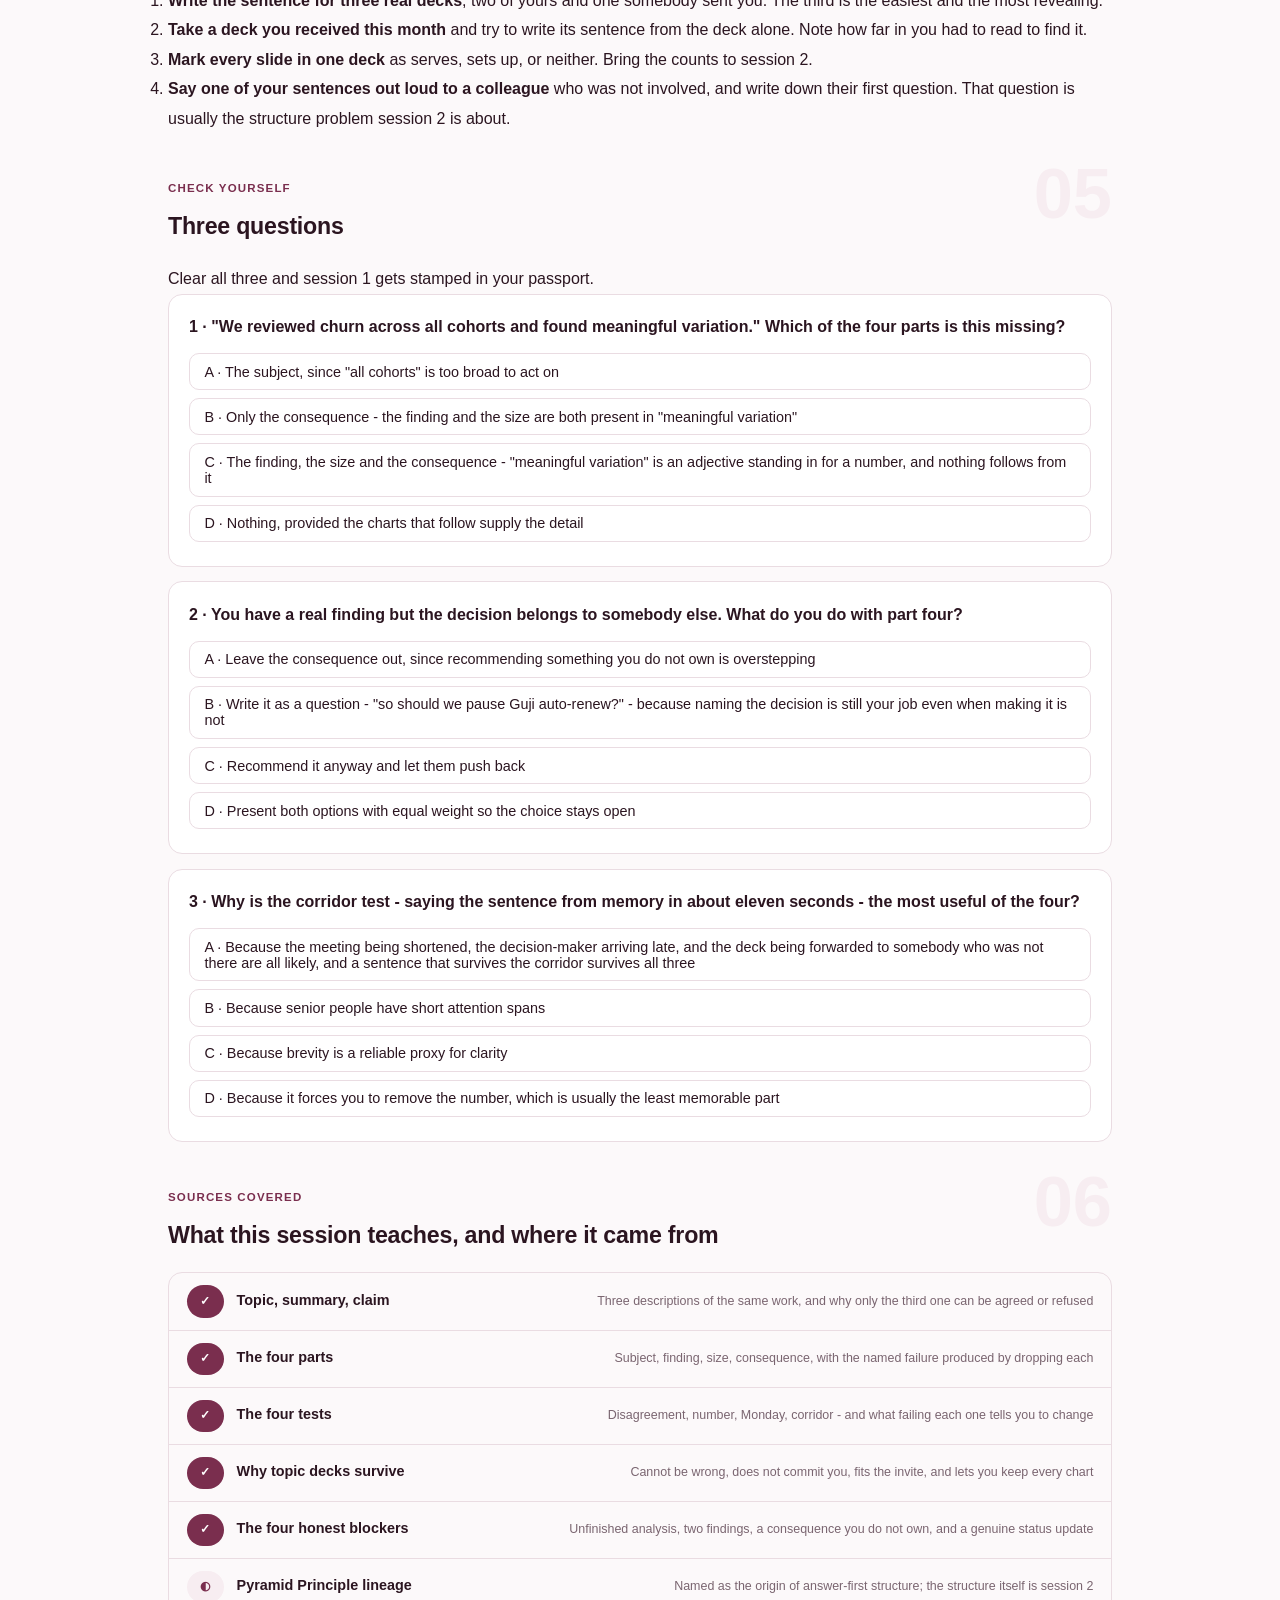
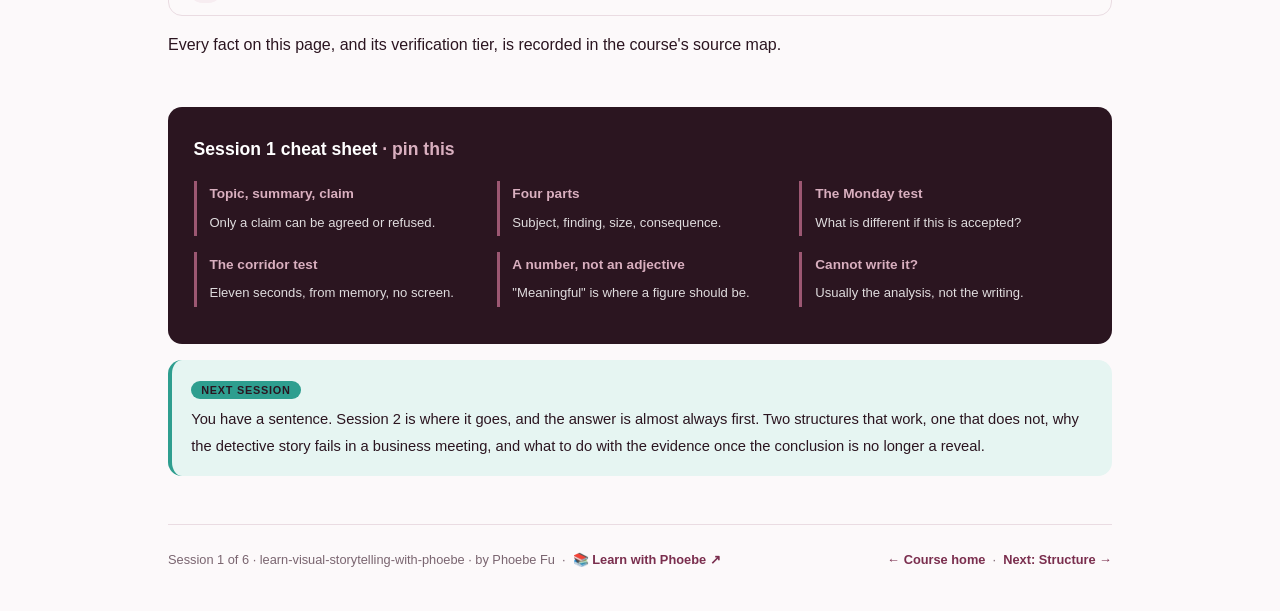
==== commit ff1fd23d: "Fix unreadable pills and labels: the course's own ink on the amber fill The "Real world" pill, build" ====
--- a/courses/01-the-one-sentence.html
+++ b/courses/01-the-one-sentence.html
@@ -19,7 +19,7 @@
 <meta name="twitter:image" content="https://phoebefu6.github.io/learn-visual-storytelling-with-phoebe/assets/og-cover.png">
 <!-- social:end -->
 <title>Session 1 · The one sentence - learn visual storytelling with phoebe</title>
-<link rel="stylesheet" href="../assets/style.css?v=4">
+<link rel="stylesheet" href="../assets/style.css?v=5">
 </head>
 <body>
 
--- a/assets/style.css
+++ b/assets/style.css
@@ -236,7 +236,7 @@
 .pill.solid { background: var(--indigo); color: #fff; }
 .pill.light { background: var(--indigo-50); color: var(--indigo); }
 .pill.inkpill { background: var(--ink); color: #fff; }
-.pill.amber, .pill.peach { background: var(--amber); color: var(--amber-ink); }
+.pill.amber, .pill.peach { background: var(--amber); color: var(--ink); }
 .pill.bare { color: var(--faint); }
 
 /* ---------- 4D grid ---------- */
@@ -294,7 +294,7 @@
   padding: .15rem .7rem;
 }
 .prompt-box.bad .label { background: var(--faint); color: var(--ink); }
-.prompt-box.good .label { background: var(--amber); color: var(--amber-ink); }
+.prompt-box.good .label { background: var(--amber); color: var(--ink); }
 .copy-btn {
   position: absolute;
   top: .7rem;
@@ -311,7 +311,7 @@
   transition: background .15s ease;
 }
 .copy-btn:hover { background: rgba(255,255,255,.22); }
-.copy-btn.copied { background: var(--amber); border-color: var(--amber); color: var(--amber-ink); }
+.copy-btn.copied { background: var(--amber); border-color: var(--amber); color: var(--ink); }
 
 /* ---------- demo steps ---------- */
 .steps { counter-reset: step; margin: .6rem 0 1rem; }
@@ -363,7 +363,7 @@
 .callout.example .ex-pill {
   display: inline-block;
   background: var(--amber);
-  color: var(--amber-ink);
+  color: var(--ink);
   border-radius: 999px;
   padding: .15rem .7rem;
   font-size: .68rem;
@@ -705,7 +705,7 @@
   font-family: inherit; transition: all .14s ease; white-space: nowrap;
 }
 .sql-btn:hover { background: rgba(255,255,255,.2); }
-.sql-btn.sql-run { background: var(--amber); color: var(--amber-ink); border-color: var(--amber); }
+.sql-btn.sql-run { background: var(--amber); color: var(--ink); border-color: var(--amber); }
 .sql-btn.sql-run:hover { filter: brightness(1.05); }
 .sql-label {
   display: block;
@@ -959,7 +959,7 @@
   z-index: 2;
 }
 .hs-pin:hover { transform: translate(-50%, -50%) scale(1.18); }
-.hs-pin.on { background: var(--amber); color: var(--amber-ink); }
+.hs-pin.on { background: var(--amber); color: var(--ink); }
 .hs-pin::before {
   content: ""; position: absolute; inset: -7px; border-radius: 999px;
   border: 2px solid var(--indigo); opacity: 0;
@@ -1105,7 +1105,7 @@
   padding: 4px 11px; border-radius: 999px;
   background: rgba(255,255,255,.15);
 }
-.stakes-read .sk-delta.good { background: var(--amber); color: var(--amber-ink); }
+.stakes-read .sk-delta.good { background: var(--amber); color: var(--ink); }
 .stakes-read .sk-delta.bad { background: #FCA5A5; color: #7f1d1d; }
 
 /* --- 6. scorecard: halfway self-grade ------------------ */
@@ -1141,7 +1141,7 @@
   background: var(--indigo-50); color: var(--indigo-deep);
   border: 1px solid var(--indigo-soft); cursor: default;
 }
-.pp-pill.full { background: var(--amber); color: var(--amber-ink); border-color: var(--amber); }
+.pp-pill.full { background: var(--amber); color: var(--ink); border-color: var(--amber); }
 .pp-strip { display: flex; gap: 10px; flex-wrap: wrap; margin: 18px 0 6px; }
 .pp-stamp {
   display: flex; flex-direction: column; align-items: center; gap: 6px;
@@ -1168,7 +1168,7 @@
   display: inline-block; margin-bottom: 7px;
   font: 800 0.68rem Inter, sans-serif; letter-spacing: .07em;
   text-transform: uppercase; padding: 3px 10px; border-radius: 999px;
-  background: var(--amber); color: var(--amber-ink);
+  background: var(--amber); color: var(--ink);
 }
 
 /* --- mobile floor (desktop is the product) ------------- */
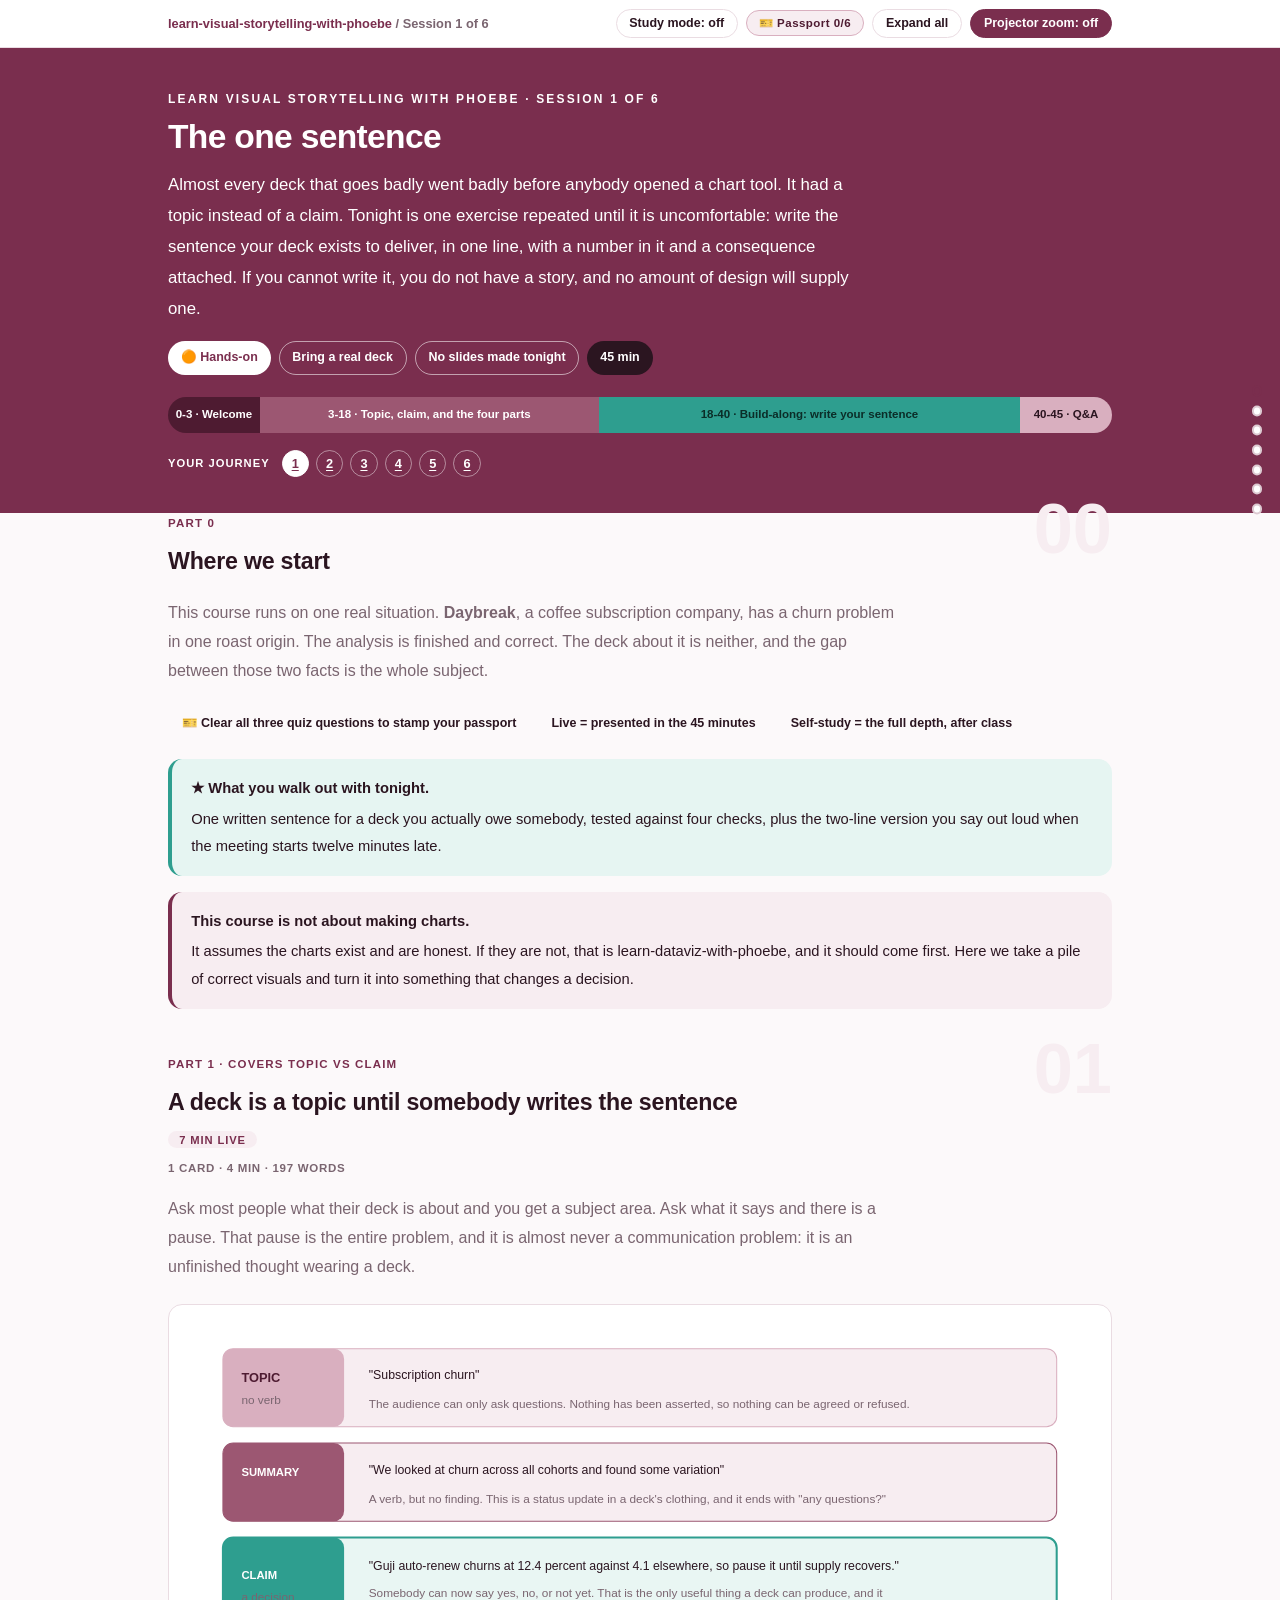
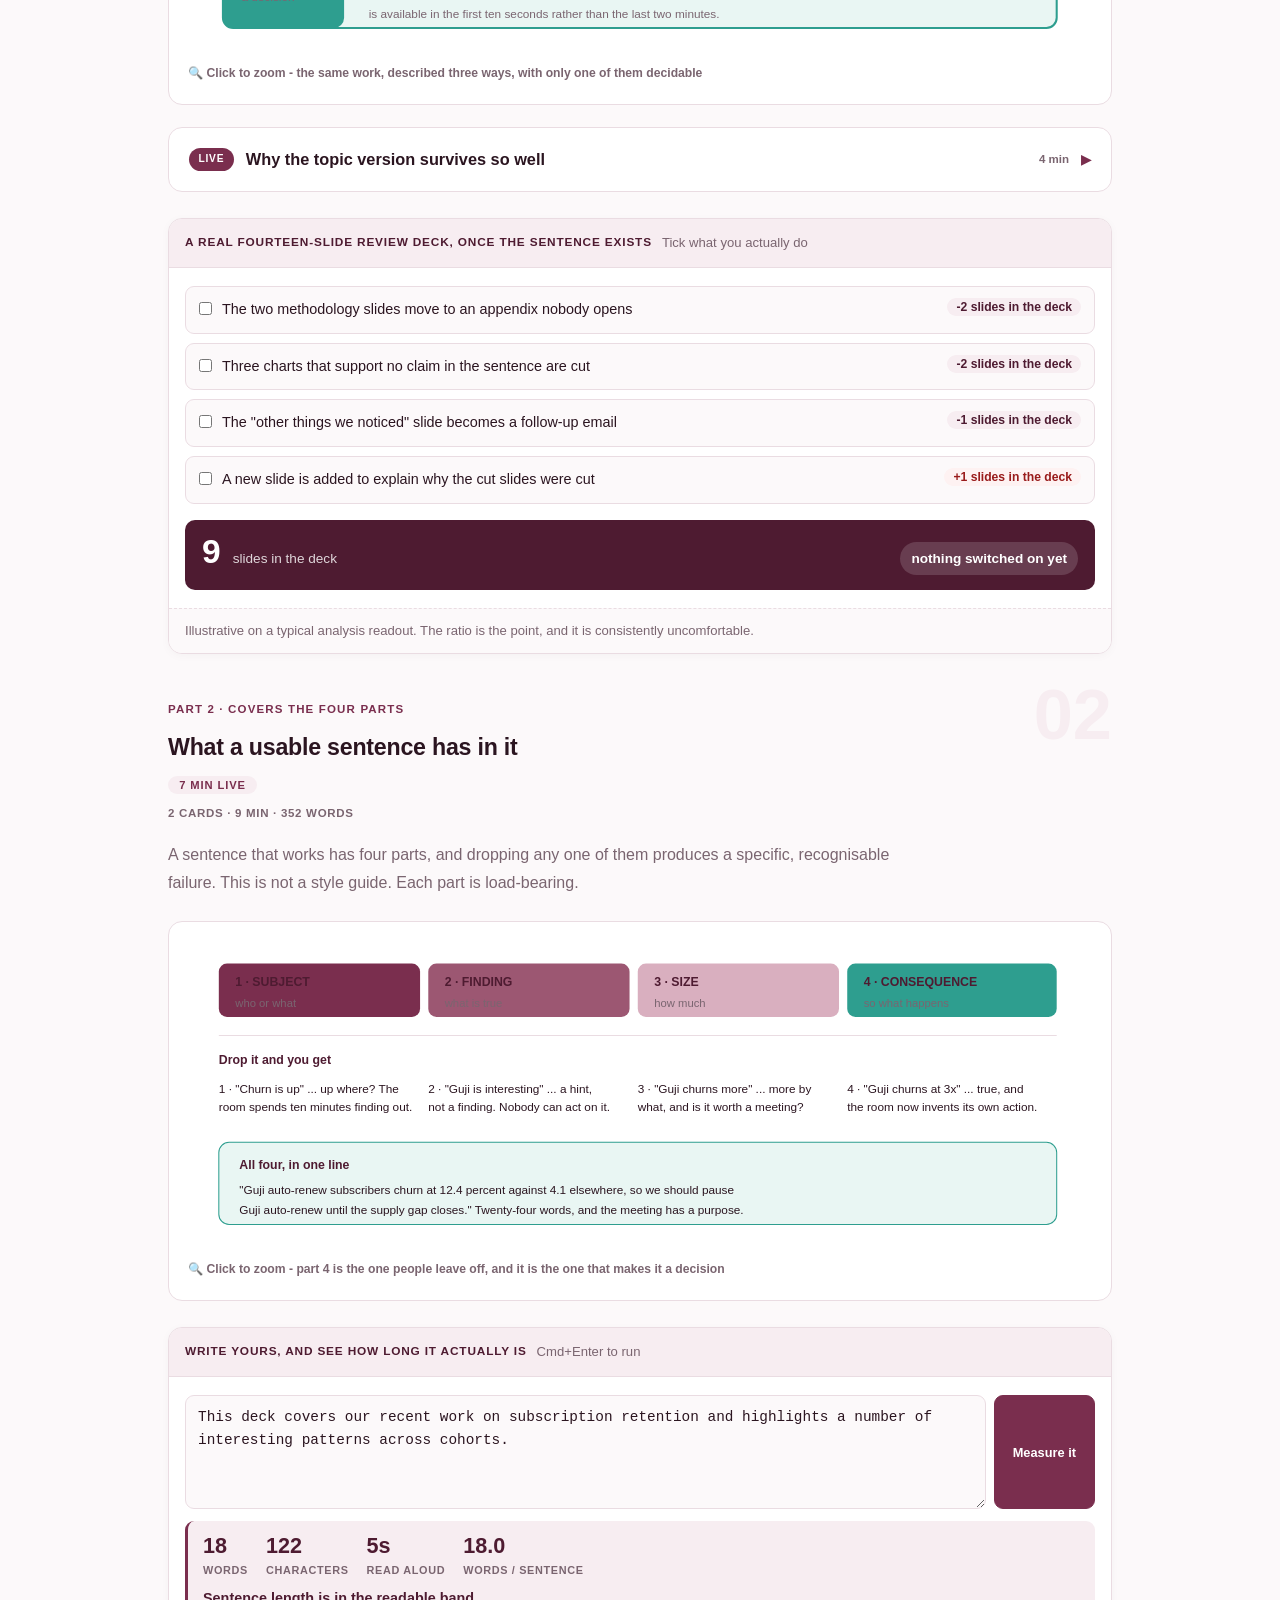
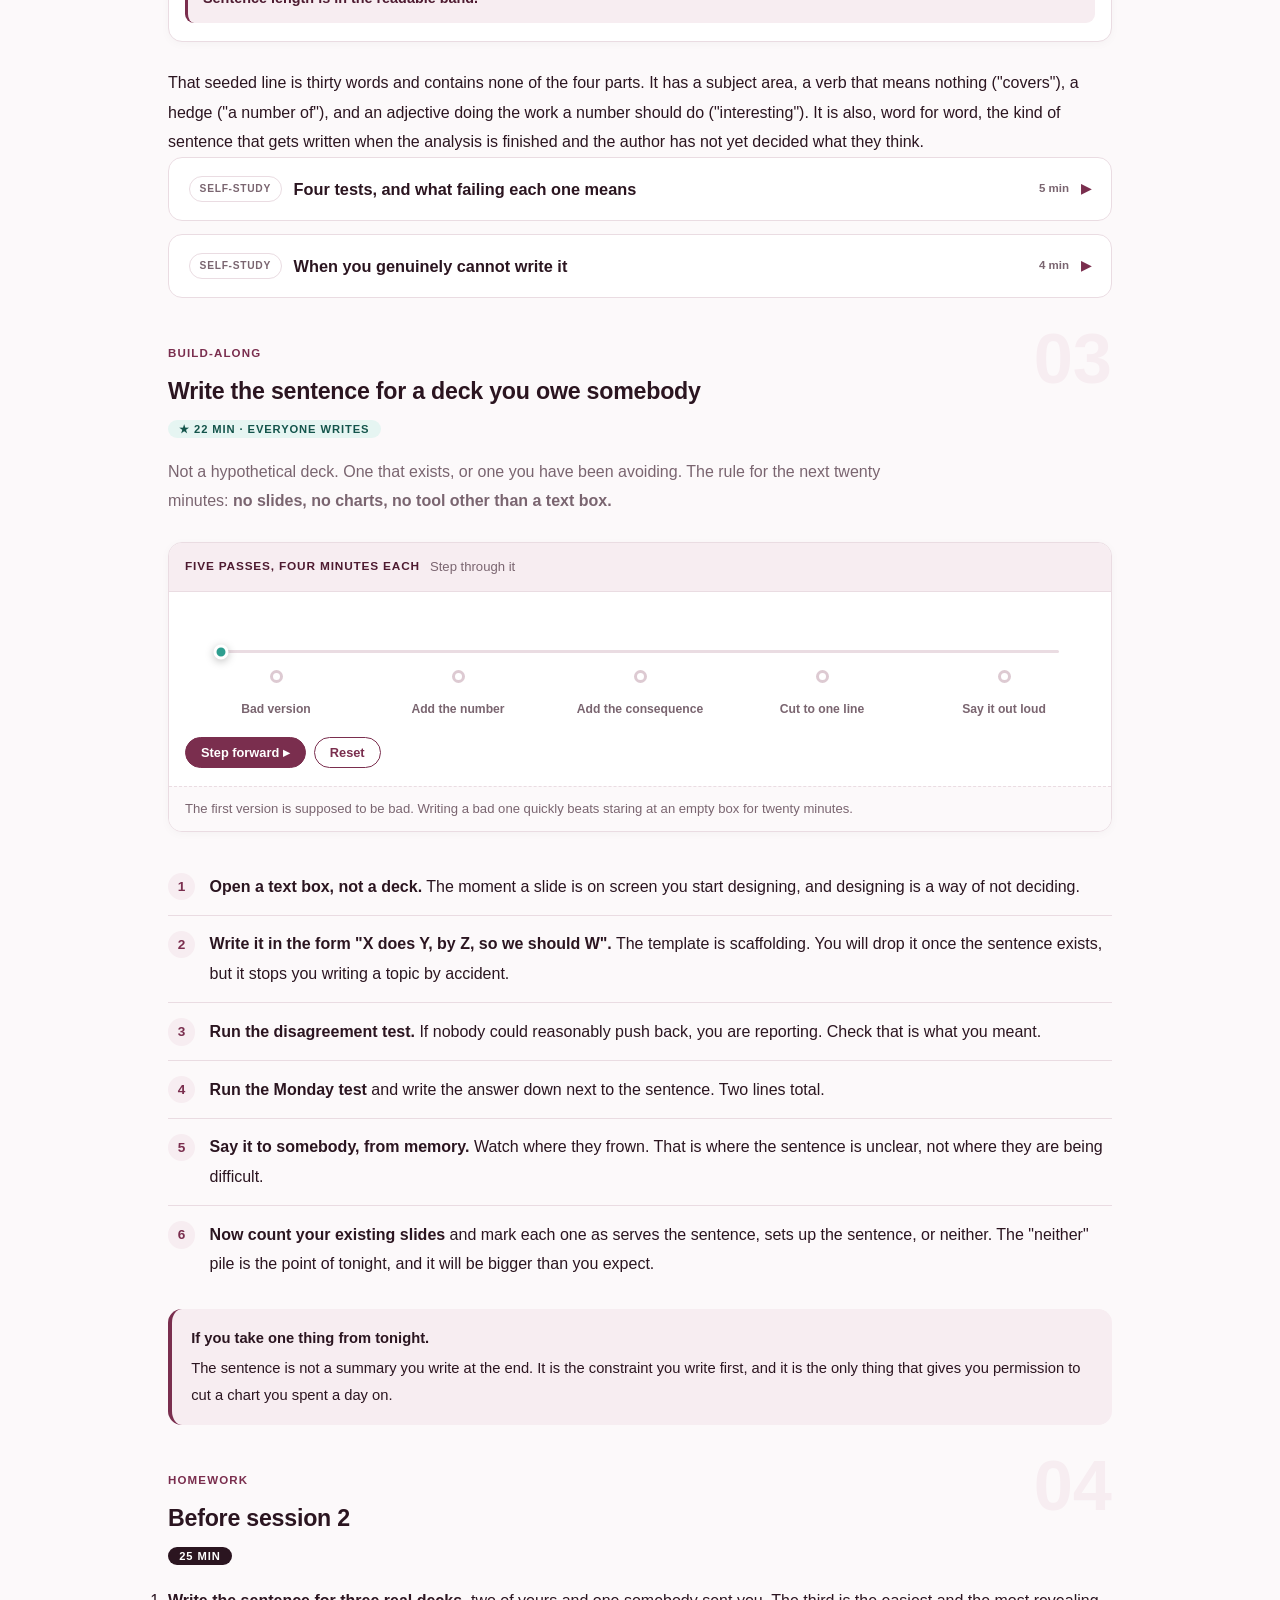
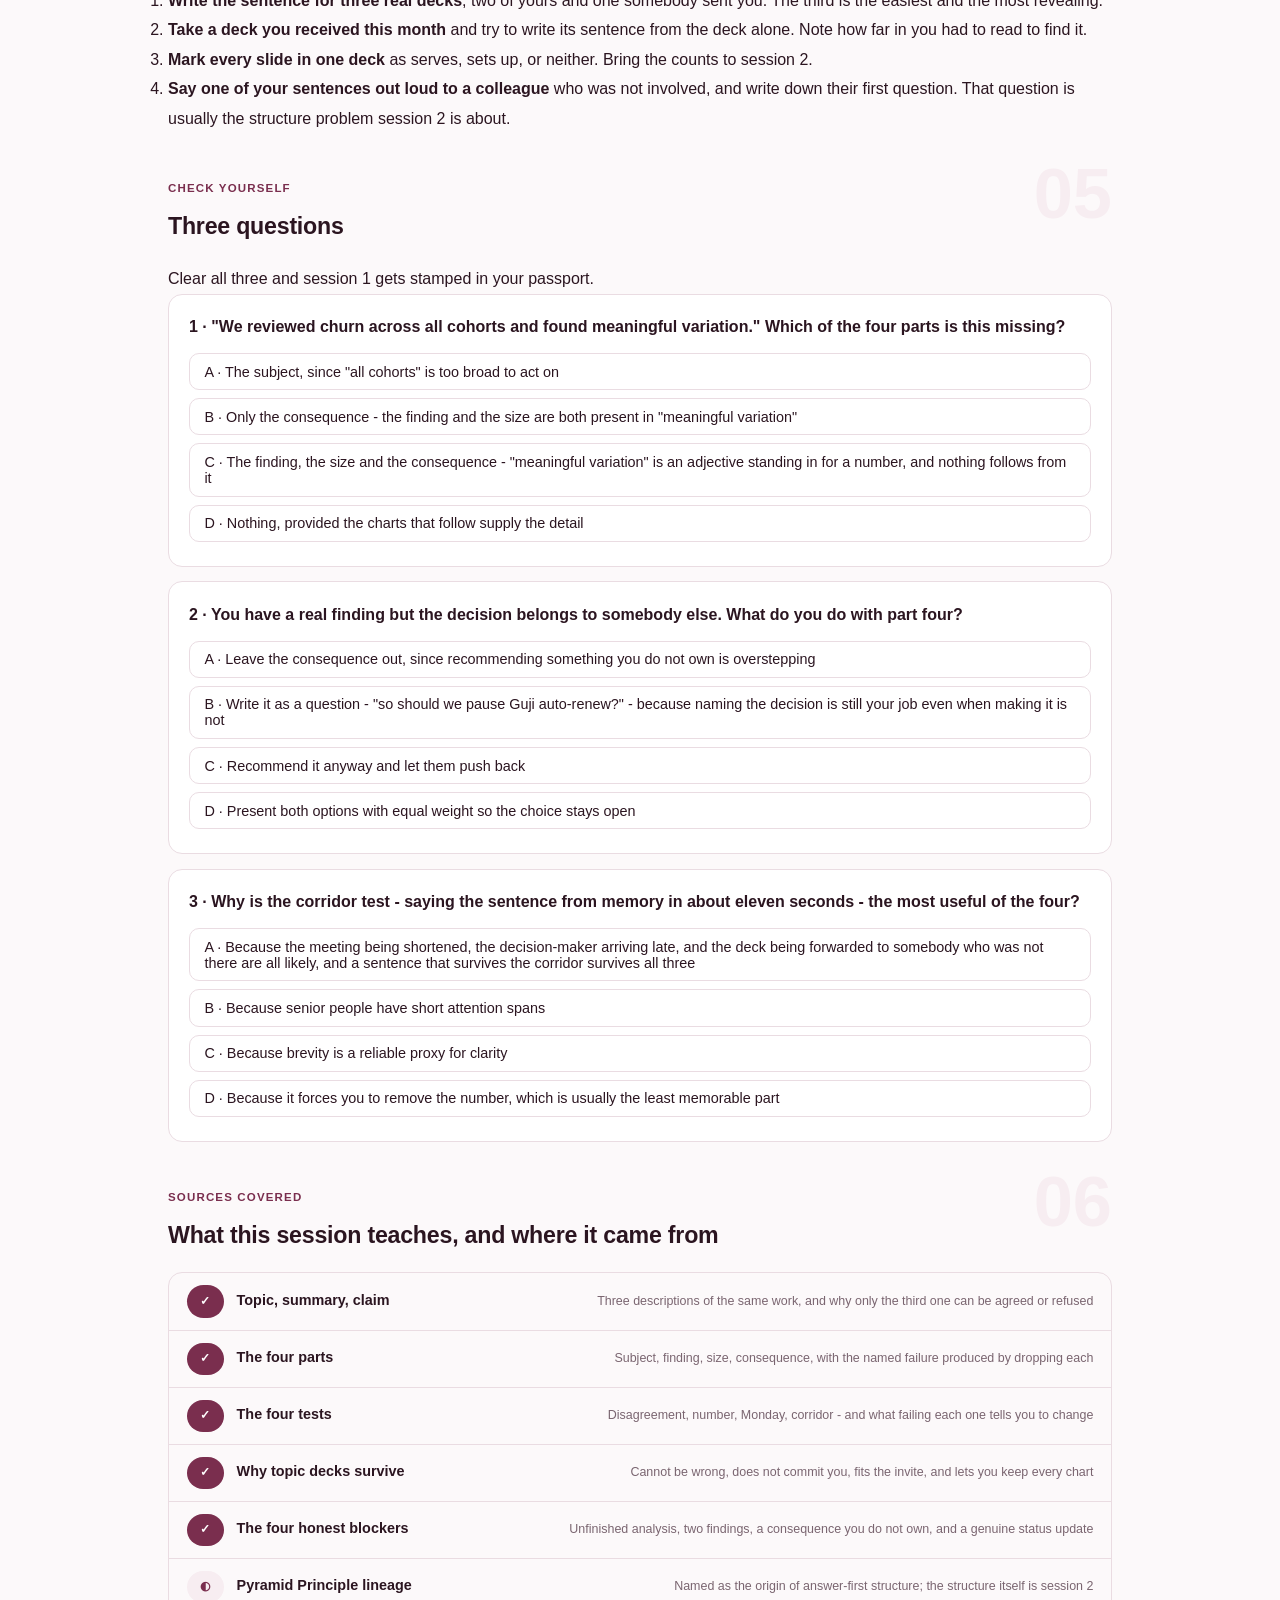
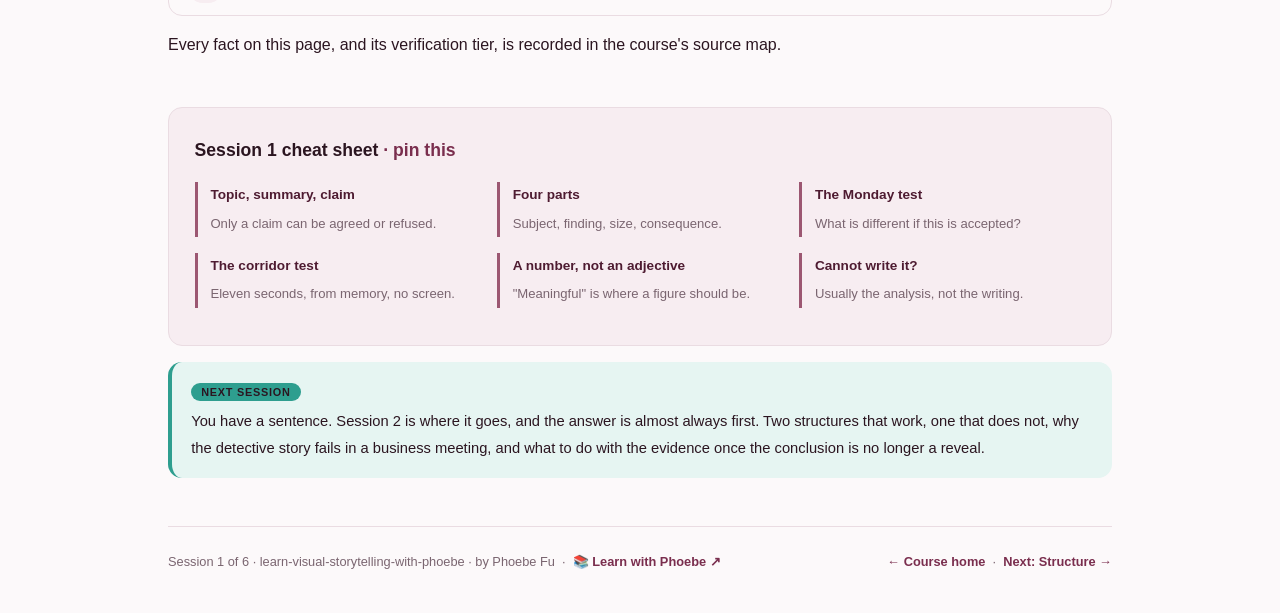
==== commit 818629d5: "Light surfaces everywhere: lightbox, cheat panel, code boxes; contrast and phone-width fixes Every d" ====
--- a/courses/01-the-one-sentence.html
+++ b/courses/01-the-one-sentence.html
@@ -19,7 +19,7 @@
 <meta name="twitter:image" content="https://phoebefu6.github.io/learn-visual-storytelling-with-phoebe/assets/og-cover.png">
 <!-- social:end -->
 <title>Session 1 · The one sentence - learn visual storytelling with phoebe</title>
-<link rel="stylesheet" href="../assets/style.css?v=5">
+<link rel="stylesheet" href="../assets/style.css?v=21">
 </head>
 <body>
 
@@ -348,6 +348,6 @@
 
 </main>
 
-<script src="../assets/app.js?v=2"></script>
+<script src="../assets/app.js?v=21"></script>
 </body>
 </html>
--- a/assets/style.css
+++ b/assets/style.css
@@ -17,8 +17,8 @@
   --amber-ink: #14544B;
   --amber-50: #E6F5F2;
   --paper: #FCF9FA;
-  --code-bg: #251019;
-  --code-ink: #EADCE2;
+  --code-bg: #F7EDF1;
+  --code-ink: #2B1520;
   --radius: 14px;
 }
 
@@ -48,7 +48,7 @@
   font-size: .75rem;
   letter-spacing: .18em;
   text-transform: uppercase;
-  opacity: .85;
+  opacity: 1;
   font-weight: 600;
 }
 .masthead h1 {
@@ -59,7 +59,7 @@
   letter-spacing: -.02em;
 }
 .masthead h1 .accent { color: inherit; }
-.masthead .sub { font-size: 1.05rem; opacity: .92; max-width: 44rem; }
+.masthead .sub { font-size: 1.05rem; opacity: 1; max-width: 44rem; }
 
 .chip-row { display: flex; flex-wrap: wrap; gap: .5rem; margin-top: 1.1rem; }
 .chip {
@@ -73,7 +73,7 @@
   white-space: nowrap;
 }
 .chip.level { background: #fff; color: var(--indigo); }
-.chip.audience { background: rgba(255,255,255,.16); color: #fff; border: 1px solid rgba(255,255,255,.35); }
+.chip.audience { background: rgba(255,255,255,.08); color: #fff; border: 1px solid rgba(255,255,255,.35); }
 .chip.time { background: var(--ink); color: #fff; font-variant-numeric: tabular-nums; }
 
 
@@ -237,7 +237,7 @@
 .pill.light { background: var(--indigo-50); color: var(--indigo); }
 .pill.inkpill { background: var(--ink); color: #fff; }
 .pill.amber, .pill.peach { background: var(--amber); color: var(--ink); }
-.pill.bare { color: var(--faint); }
+.pill.bare { color: var(--muted); }
 
 /* ---------- 4D grid ---------- */
 .grid-2 { display: grid; grid-template-columns: repeat(auto-fit, minmax(15rem, 1fr)); gap: .8rem; margin: .5rem 0 1rem; }
@@ -266,10 +266,11 @@
 table.clean td:first-child { font-weight: 600; }
 
 /* ---------- prompt boxes ---------- */
-.prompt-box {
+.prompt-box{
   position: relative;
-  background: var(--code-bg);
-  color: var(--code-ink);
+  background: #F7EDF1;
+  border: 1px solid #EADCE2;
+  color: #2B1520;
   border-radius: var(--radius);
   padding: 1.1rem 1.2rem;
   margin: 1rem 0 1.2rem;
@@ -279,12 +280,12 @@
   white-space: pre-wrap;
   word-break: break-word;
 }
-.prompt-box .label {
+.prompt-box .label{
   position: absolute;
   top: -0.7rem;
   left: 1rem;
-  background: var(--indigo);
-  color: #fff;
+  background: #7A2E4E;
+  color: #FFFFFF;
   font-family: "Inter", -apple-system, sans-serif;
   font-size: .68rem;
   font-weight: 700;
@@ -295,13 +296,13 @@
 }
 .prompt-box.bad .label { background: var(--faint); color: var(--ink); }
 .prompt-box.good .label { background: var(--amber); color: var(--ink); }
-.copy-btn {
+.copy-btn{
   position: absolute;
   top: .7rem;
   right: .7rem;
-  background: rgba(255,255,255,.1);
-  border: 1px solid rgba(255,255,255,.25);
-  color: #fff;
+  background: #FFFFFF;
+  border: 1px solid #EADCE2;
+  color: #2B1520;
   border-radius: 999px;
   padding: .25rem .8rem;
   font-size: .72rem;
@@ -310,7 +311,7 @@
   font-family: "Inter", -apple-system, sans-serif;
   transition: background .15s ease;
 }
-.copy-btn:hover { background: rgba(255,255,255,.22); }
+.copy-btn:hover { background: #EADCE2; }
 .copy-btn.copied { background: var(--amber); border-color: var(--amber); color: var(--ink); }
 
 /* ---------- demo steps ---------- */
@@ -400,11 +401,11 @@
   gap: .4rem;
 }
 
-.lightbox {
+.lightbox{
   position: fixed;
   inset: 0;
   z-index: 100;
-  background: rgba(18,38,44,.9);
+  background: rgba(252,249,250,.97);
   display: none;
   align-items: center;
   justify-content: center;
@@ -412,8 +413,10 @@
   cursor: zoom-out;
 }
 .lightbox.open { display: flex; }
-.lightbox .inner {
+.lightbox .inner{
   background: #fff;
+  border: 1px solid #EADCE2;
+  box-shadow: 0 10px 40px rgba(43,21,32,.14);
   border-radius: var(--radius);
   padding: 2rem;
   max-width: 94vw;
@@ -421,13 +424,12 @@
   overflow: auto;
 }
 .lightbox .inner svg, .lightbox .inner img { width: min(88vw, 70rem); height: auto; }
-.lightbox .close-hint {
+.lightbox .close-hint{
   position: fixed;
   top: 1rem; right: 1.4rem;
-  color: #fff;
+  color: #2B1520;
   font-size: .8rem;
   font-weight: 600;
-  opacity: .8;
 }
 
 /* ---------- courses covered ---------- */
@@ -446,19 +448,20 @@
 .covered-row .note { margin-left: auto; color: var(--muted); font-size: .78rem; text-align: right; }
 
 /* ---------- cheat sheet footer ---------- */
-.cheat {
-  background: var(--ink);
-  color: #fff;
+.cheat{
+  background: #F7EDF1;
+  border: 1px solid #EADCE2;
+  color: #2B1520;
   border-radius: var(--radius);
   padding: 1.6rem 1.6rem 1.3rem;
   margin-top: 3rem;
 }
 .cheat h3 { font-size: 1.1rem; margin-bottom: 1rem; }
-.cheat h3 span { color: var(--indigo-soft); }
+.cheat h3 span { color: #7A2E4E; }
 .cheat .grid-2 { gap: 1rem; }
 .cheat .cheat-item { border-left: 3px solid var(--indigo-mid); padding-left: .8rem; }
-.cheat .cheat-item b { display: block; font-size: .85rem; color: var(--indigo-soft); }
-.cheat .cheat-item span { font-size: .82rem; opacity: .85; }
+.cheat .cheat-item b { display: block; font-size: .85rem; color: #4E1B31; }
+.cheat .cheat-item span { font-size: .82rem; color: #7A6570; }
 
 footer.pagefoot {
   border-top: 1px solid var(--hairline);
@@ -553,7 +556,7 @@
   margin-top: 1.1rem;
   flex-wrap: wrap;
 }
-.journey .jlabel { font-size: .7rem; font-weight: 700; text-transform: uppercase; letter-spacing: .09em; opacity: .8; margin-right: .3rem; }
+.journey .jlabel { font-size: .7rem; font-weight: 700; text-transform: uppercase; letter-spacing: .09em; opacity: 1; margin-right: .3rem; }
 .journey a {
   width: 1.7rem; height: 1.7rem;
   border-radius: 999px;
@@ -1151,7 +1154,7 @@
   transition: all .18s ease;
 }
 .pp-stamp:hover { border-color: var(--indigo-soft); }
-.pp-stamp i { font-size: 1.3rem; font-style: normal; opacity: .35; }
+.pp-stamp i { font-size: 1.3rem; font-style: normal; opacity: 1; }
 .pp-stamp b { font: 800 0.7rem Inter, sans-serif; }
 .pp-stamp.got {
   border-style: solid; border-color: var(--indigo);
@@ -1276,3 +1279,28 @@
   .vs-stage { grid-template-columns: 1fr; }
   .vs-metrics { grid-template-columns: repeat(2, 1fr); }
 }
+
+/* layout-patch-3: phone-width overflow (2026-10-10) */
+.sql-bar { flex-wrap: wrap; }
+@media (max-width: 480px) {
+  .covered-row { flex-wrap: wrap; }
+  .covered-row .note { margin-left: 0; text-align: left; flex-basis: 100%; }
+  details.card summary { flex-wrap: wrap; }
+  details.card summary .mini { white-space: normal; }
+  .wk, .sqlbox, .prompt-box, pre { max-width: 100%; overflow-x: auto; }
+  .mono, code, strong, .note { overflow-wrap: anywhere; }
+  select, input[type=range], label { max-width: 100%; }
+  canvas, svg, img { max-width: 100%; height: auto; }
+  .tree-kids, .tree-node-wrap, .tree-node, .rb-night, .al-row, .gd-field, .tl-row, .sl-row { max-width: 100%; overflow-x: auto; }
+  .tl-cols, .sl-cols, .bb-cols, .ev-cols, [class$="-cols"] { grid-template-columns: 1fr !important; display: grid; }
+  .tl-cols > *, .sl-cols > *, [class$="-cols"] > * { min-width: 0; max-width: 100%; }
+  .mono { white-space: normal; }
+  .er-w, .bb-lab, .tl-lev, .sl-lev { max-width: 100%; white-space: normal; }
+}
+/* contrast-patch-2b */
+.cheat a { color: var(--indigo-deep, var(--ink)); }
+.chip.audience { background: transparent; border-color: rgba(255,255,255,.55); }
+.masthead a, .masthead .sub a { color: #fff; text-decoration: underline; text-underline-offset: 2px; }
+.prompt-box b, .prompt-box strong { color: var(--indigo-deep, var(--ink)); }
+.prompt-box span, .prompt-box em, .prompt-box i { color: inherit; }
+.pp-stamp i { color: var(--ink); }
